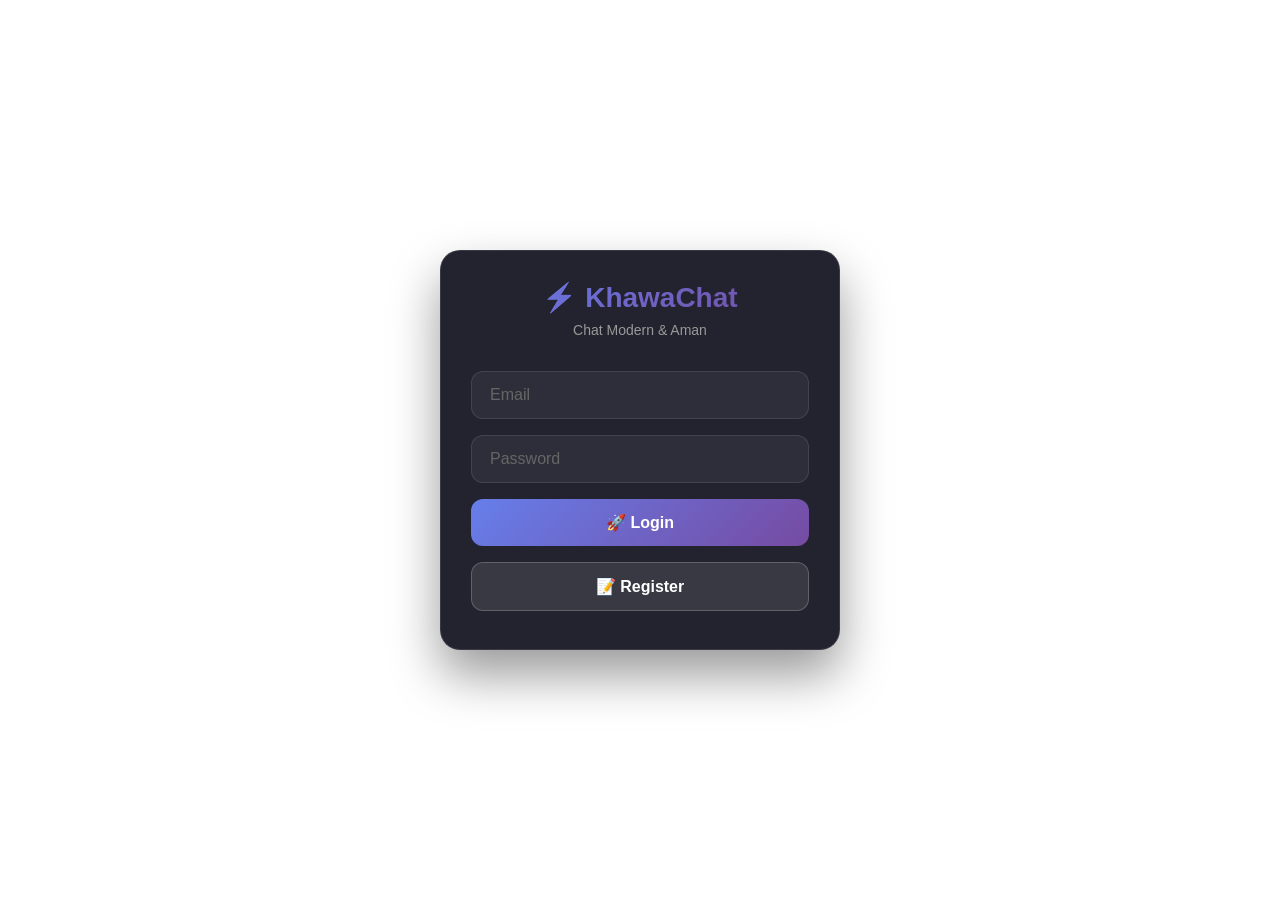
==== index.html @ 2474da58 "Update index.html" ====
<!DOCTYPE html>
<html lang="id">
<head>
<meta charset="UTF-8">
<meta name="viewport" content="width=device-width, initial-scale=1.0, maximum-scale=1.0, user-scalable=no, viewport-fit=cover">
<title>KhawaChat - Chat Modern</title>
<style>
* {
  margin: 0;
  padding: 0;
  box-sizing: border-box;
}

body {
  font-family: 'Segoe UI', Tahoma, Geneva, Verdana, sans-serif;
  background: linear-gradient(135deg, #0f0c29, #302b63, #24243e);
  color: white;
  height: 100vh;
  width: 100vw;
  overflow: hidden;
  position: fixed;
  top: 0;
  left: 0;
}

/* LOGIN PAGE */
#authPage {
  display: flex;
  justify-content: center;
  align-items: center;
  height: 100vh;
  width: 100vw;
  padding: 20px;
}

.auth-card {
  background: rgba(24, 24, 36, 0.95);
  backdrop-filter: blur(20px);
  border: 1px solid rgba(255, 255, 255, 0.1);
  border-radius: 20px;
  padding: 30px;
  width: 100%;
  max-width: 400px;
  box-shadow: 0 25px 50px rgba(0, 0, 0, 0.4);
  animation: fadeInUp 0.6s ease;
}

@keyframes fadeInUp {
  from {
    opacity: 0;
    transform: translateY(30px);
  }
  to {
    opacity: 1;
    transform: translateY(0);
  }
}

.auth-card h2 {
  text-align: center;
  font-size: 28px;
  margin-bottom: 8px;
  background: linear-gradient(135deg, #667eea, #764ba2);
  -webkit-background-clip: text;
  -webkit-text-fill-color: transparent;
}

.auth-card .subtitle {
  text-align: center;
  color: #999;
  margin-bottom: 25px;
  font-size: 14px;
}

.auth-input {
  width: 100%;
  padding: 14px 18px;
  margin: 8px 0;
  background: rgba(255, 255, 255, 0.05);
  border: 1px solid rgba(255, 255, 255, 0.1);
  border-radius: 12px;
  color: white;
  font-size: 16px;
  transition: all 0.3s;
  outline: none;
}

.auth-input:focus {
  border-color: #667eea;
  box-shadow: 0 0 20px rgba(102, 126, 234, 0.3);
  background: rgba(255, 255, 255, 0.08);
}

.auth-input::placeholder {
  color: #666;
}

.auth-btn {
  width: 100%;
  padding: 14px;
  margin: 8px 0;
  border: none;
  border-radius: 12px;
  font-size: 16px;
  font-weight: 600;
  cursor: pointer;
  transition: all 0.3s;
}

.btn-primary {
  background: linear-gradient(135deg, #667eea, #764ba2);
  color: white;
}

.btn-primary:hover {
  transform: translateY(-2px);
  box-shadow: 0 10px 25px rgba(102, 126, 234, 0.4);
}

.btn-secondary {
  background: rgba(255, 255, 255, 0.1);
  color: white;
  border: 1px solid rgba(255, 255, 255, 0.2);
}

.btn-secondary:hover {
  background: rgba(255, 255, 255, 0.2);
}

/* PROFILE SETUP */
#profileSetup {
  display: none;
  justify-content: center;
  align-items: center;
  height: 100vh;
  width: 100vw;
  padding: 20px;
}

.profile-card {
  background: rgba(24, 24, 36, 0.95);
  backdrop-filter: blur(20px);
  border: 1px solid rgba(255, 255, 255, 0.1);
  border-radius: 20px;
  padding: 30px;
  width: 100%;
  max-width: 400px;
  box-shadow: 0 25px 50px rgba(0, 0, 0, 0.4);
}

.profile-card h2 {
  text-align: center;
  margin-bottom: 20px;
  background: linear-gradient(135deg, #667eea, #764ba2);
  -webkit-background-clip: text;
  -webkit-text-fill-color: transparent;
}

.file-upload {
  display: block;
  width: 100%;
  padding: 12px;
  margin: 8px 0;
  background: rgba(255, 255, 255, 0.05);
  border: 1px dashed rgba(255, 255, 255, 0.2);
  border-radius: 12px;
  color: #999;
  cursor: pointer;
  text-align: center;
  transition: all 0.3s;
}

.file-upload:hover {
  border-color: #667eea;
  color: #667eea;
}

/* MAIN APP */
#app {
  display: none;
  height: 100vh;
  width: 100vw;
  position: fixed;
  top: 0;
  left: 0;
}

.container {
  display: flex;
  width: 100%;
  height: 100%;
  position: relative;
}

/* SIDEBAR */
.sidebar {
  position: fixed;
  top: 0;
  left: 0;
  width: 320px;
  max-width: 85vw;
  height: 100vh;
  height: 100dvh;
  background: rgba(14, 14, 24, 0.98);
  backdrop-filter: blur(20px);
  border-right: 1px solid rgba(255, 255, 255, 0.05);
  z-index: 100;
  transform: translateX(-100%);
  transition: transform 0.3s ease;
  display: flex;
  flex-direction: column;
  overflow: hidden;
}

.sidebar.open {
  transform: translateX(0);
}

.sidebar-header {
  padding: 20px;
  border-bottom: 1px solid rgba(255, 255, 255, 0.1);
}

.sidebar-header h3 {
  font-size: 18px;
  display: flex;
  align-items: center;
  gap: 8px;
}

.search-bar {
  margin: 15px 0;
  display: flex;
  gap: 8px;
}

.search-bar input {
  flex: 1;
  padding: 10px 14px;
  background: rgba(255, 255, 255, 0.05);
  border: 1px solid rgba(255, 255, 255, 0.1);
  border-radius: 10px;
  color: white;
  font-size: 14px;
  outline: none;
  transition: all 0.3s;
}

.search-bar input:focus {
  border-color: #667eea;
}

.search-bar button {
  padding: 10px 16px;
  background: linear-gradient(135deg, #667eea, #764ba2);
  border: none;
  border-radius: 10px;
  color: white;
  cursor: pointer;
  font-weight: 600;
  white-space: nowrap;
}

#users {
  flex: 1;
  overflow-y: auto;
  padding: 10px;
}

.user-card {
  background: rgba(255, 255, 255, 0.03);
  border: 1px solid rgba(255, 255, 255, 0.05);
  border-radius: 12px;
  padding: 12px;
  margin: 6px 0;
  cursor: pointer;
  transition: all 0.3s;
  display: flex;
  align-items: center;
  gap: 12px;
}

.user-card:hover {
  background: rgba(102, 126, 234, 0.1);
  border-color: rgba(102, 126, 234, 0.3);
}

.user-card-avatar {
  width: 40px;
  height: 40px;
  border-radius: 50%;
  object-fit: cover;
}

.user-card-info {
  flex: 1;
}

.user-card-name {
  font-weight: 600;
  font-size: 14px;
}

.user-card-status {
  font-size: 11px;
  display: flex;
  align-items: center;
  gap: 4px;
}

.status-dot {
  width: 8px;
  height: 8px;
  border-radius: 50%;
  display: inline-block;
}

.status-dot.online {
  background: #00ff88;
  box-shadow: 0 0 10px rgba(0, 255, 136, 0.5);
}

.status-dot.typing {
  background: #ffaa00;
  box-shadow: 0 0 10px rgba(255, 170, 0, 0.5);
  animation: pulse 1s infinite;
}

.status-dot.offline {
  background: #555;
}

@keyframes pulse {
  0%, 100% { opacity: 1; }
  50% { opacity: 0.4; }
}

.user-card-rating {
  font-size: 12px;
  color: #ffaa00;
}

.edit-profile-btn, .logout-btn {
  width: 100%;
  padding: 10px;
  background: rgba(255, 255, 255, 0.05);
  border: 1px solid rgba(255, 255, 255, 0.1);
  border-radius: 10px;
  color: white;
  cursor: pointer;
  margin-top: 8px;
  transition: all 0.3s;
  font-size: 14px;
}

.edit-profile-btn:hover {
  background: rgba(255, 255, 255, 0.1);
}

.logout-btn {
  background: rgba(255, 50, 50, 0.1);
  border-color: rgba(255, 50, 50, 0.3);
  color: #ff6b6b;
}

.logout-btn:hover {
  background: rgba(255, 50, 50, 0.2);
}

.sidebar-overlay {
  position: fixed;
  top: 0;
  left: 0;
  width: 100%;
  height: 100%;
  background: rgba(0, 0, 0, 0.6);
  z-index: 99;
  display: none;
}

.sidebar-overlay.show {
  display: block;
}

/* CHAT AREA */
.chat {
  flex: 1;
  display: flex;
  flex-direction: column;
  width: 100%;
  height: 100%;
  background: rgba(10, 10, 20, 0.8);
}

.chat-header {
  padding: 10px 15px;
  background: rgba(14, 14, 24, 0.95);
  border-bottom: 1px solid rgba(255, 255, 255, 0.05);
  display: flex;
  align-items: center;
  gap: 10px;
  backdrop-filter: blur(20px);
  flex-shrink: 0;
  z-index: 10;
  min-height: 50px;
}

.menu-toggle {
  background: none;
  border: none;
  color: white;
  font-size: 24px;
  cursor: pointer;
  padding: 5px 8px;
  display: flex;
  align-items: center;
  line-height: 1;
}

.chat-header-info {
  flex: 1;
  cursor: pointer;
  min-width: 0;
}

.chat-header-title {
  font-weight: 600;
  font-size: 16px;
  white-space: nowrap;
  overflow: hidden;
  text-overflow: ellipsis;
}

.global-badge {
  background: linear-gradient(135deg, #667eea, #764ba2);
  color: white;
  padding: 3px 10px;
  border-radius: 12px;
  font-size: 11px;
  font-weight: 600;
  display: inline-block;
  margin-top: 2px;
}

.messages {
  flex: 1;
  overflow-y: auto;
  padding: 15px;
  display: flex;
  flex-direction: column;
  gap: 8px;
  -webkit-overflow-scrolling: touch;
  overflow-anchor: none;
}

.messages-bottom {
  overflow-anchor: auto;
  height: 1px;
}

.msgRow {
  display: flex;
  gap: 6px;
  animation: fadeInUp 0.3s ease;
  flex-shrink: 0;
}

.msgRow.me {
  justify-content: flex-end;
}

.msgRow.other {
  justify-content: flex-start;
}

.avatar {
  width: 30px;
  height: 30px;
  border-radius: 50%;
  cursor: pointer;
  object-fit: cover;
  border: 2px solid rgba(255, 255, 255, 0.1);
  transition: all 0.3s;
  flex-shrink: 0;
  margin-top: 2px;
}

.avatar:hover {
  border-color: #667eea;
  transform: scale(1.1);
}

.msg-content-wrapper {
  display: flex;
  flex-direction: column;
  max-width: 75%;
}

.me .msg-content-wrapper {
  align-items: flex-end;
}

.other .msg-content-wrapper {
  align-items: flex-start;
}

.msg {
  padding: 10px 14px;
  border-radius: 16px;
  font-size: 15px;
  line-height: 1.5;
  word-break: break-word;
  overflow-wrap: break-word;
  white-space: pre-wrap;
  max-width: 100%;
}

.me .msg {
  background: linear-gradient(135deg, #667eea, #764ba2);
  color: white;
  border-bottom-right-radius: 4px;
}

.other .msg {
  background: rgba(40, 40, 60, 0.8);
  color: white;
  border-bottom-left-radius: 4px;
}

.msg-actions {
  display: flex;
  align-items: center;
  gap: 4px;
  margin-top: 4px;
  flex-wrap: wrap;
}

.delete-btn {
  background: none;
  border: none;
  color: rgba(255, 100, 100, 0.7);
  cursor: pointer;
  font-size: 12px;
  padding: 2px 6px;
  border-radius: 4px;
  transition: all 0.3s;
}

.delete-btn:hover {
  color: #ff4444;
  background: rgba(255, 0, 0, 0.1);
}

.rate-btn {
  background: none;
  border: none;
  cursor: pointer;
  font-size: 16px;
  padding: 2px;
  transition: all 0.2s;
  opacity: 0.5;
}

.rate-btn:hover {
  opacity: 1;
  transform: scale(1.2);
}

.rate-btn.rated {
  opacity: 1;
}

.rate-btn:disabled {
  opacity: 0.3;
  cursor: not-allowed;
}

.rated-label {
  font-size: 9px;
  color: #888;
  margin-left: 4px;
}

.typing-indicator {
  padding: 4px 15px;
  font-size: 12px;
  color: #ffaa00;
  display: none;
  align-items: center;
  gap: 5px;
  flex-shrink: 0;
  min-height: 20px;
}

.typing-dots {
  display: flex;
  gap: 3px;
}

.typing-dots span {
  width: 5px;
  height: 5px;
  background: #ffaa00;
  border-radius: 50%;
  animation: typingBounce 1.4s infinite;
}

.typing-dots span:nth-child(2) { animation-delay: 0.2s; }
.typing-dots span:nth-child(3) { animation-delay: 0.4s; }

@keyframes typingBounce {
  0%, 60%, 100% { transform: translateY(0); }
  30% { transform: translateY(-6px); }
}

.chat-input-area {
  padding: 10px 12px;
  background: rgba(14, 14, 24, 0.95);
  border-top: 1px solid rgba(255, 255, 255, 0.05);
  display: flex;
  gap: 8px;
  align-items: center;
  flex-shrink: 0;
  z-index: 10;
  min-height: 60px;
}

.chat-input-area input {
  flex: 1;
  padding: 12px 16px;
  background: rgba(255, 255, 255, 0.05);
  border: 1px solid rgba(255, 255, 255, 0.1);
  border-radius: 25px;
  color: white;
  font-size: 16px;
  outline: none;
  transition: all 0.3s;
  min-width: 0;
  height: 44px;
  line-height: 1.2;
}

.chat-input-area input::placeholder {
  color: #666;
  font-size: 14px;
}

.chat-input-area input:focus {
  border-color: #667eea;
  background: rgba(255, 255, 255, 0.08);
}

.send-btn {
  padding: 10px 20px;
  height: 44px;
  background: linear-gradient(135deg, #667eea, #764ba2);
  border: none;
  border-radius: 25px;
  color: white;
  cursor: pointer;
  font-weight: 600;
  font-size: 15px;
  transition: all 0.3s;
  white-space: nowrap;
  flex-shrink: 0;
  display: flex;
  align-items: center;
  justify-content: center;
}

.send-btn:active {
  transform: scale(0.95);
}

/* PROFILE POPUP */
#profilePopup {
  display: none;
  position: fixed;
  top: 50%;
  left: 50%;
  transform: translate(-50%, -50%);
  background: rgba(24, 24, 36, 0.98);
  backdrop-filter: blur(20px);
  border: 1px solid rgba(255, 255, 255, 0.1);
  border-radius: 20px;
  padding: 25px;
  z-index: 200;
  min-width: 280px;
  max-width: 90vw;
  text-align: center;
  box-shadow: 0 25px 60px rgba(0, 0, 0, 0.6);
}

#profilePopup img {
  width: 70px;
  height: 70px;
  border-radius: 50%;
  object-fit: cover;
  border: 3px solid rgba(255, 255, 255, 0.2);
  margin-bottom: 12px;
}

#profilePopup h3 {
  font-size: 18px;
  margin-bottom: 4px;
}

#profilePopup p {
  color: #999;
  margin-bottom: 12px;
  font-size: 13px;
}

.profile-close-btn {
  padding: 10px 25px;
  background: rgba(255, 255, 255, 0.1);
  border: 1px solid rgba(255, 255, 255, 0.2);
  border-radius: 10px;
  color: white;
  cursor: pointer;
  transition: all 0.3s;
}

.profile-close-btn:hover {
  background: rgba(255, 255, 255, 0.2);
}

.popup-overlay {
  display: none;
  position: fixed;
  top: 0;
  left: 0;
  width: 100%;
  height: 100%;
  background: rgba(0, 0, 0, 0.7);
  z-index: 199;
}

/* MOBILE RESPONSIVE */
@media (max-width: 768px) {
  .msg-content-wrapper {
    max-width: 85%;
  }

  .msg {
    font-size: 14px;
    padding: 8px 12px;
  }

  .chat-input-area {
    padding: 8px 10px;
    min-height: 55px;
  }

  .chat-input-area input {
    font-size: 15px;
    padding: 10px 14px;
    height: 40px;
  }

  .send-btn {
    padding: 8px 16px;
    height: 40px;
    font-size: 14px;
  }

  .messages {
    padding: 10px;
  }

  .chat-header {
    padding: 8px 12px;
    min-height: 45px;
  }

  .chat-header-title {
    font-size: 14px;
  }

  .avatar {
    width: 28px;
    height: 28px;
  }
}

@media (max-width: 400px) {
  .msg {
    font-size: 13px;
    padding: 7px 10px;
  }

  .msg-content-wrapper {
    max-width: 85%;
  }

  .avatar {
    width: 26px;
    height: 26px;
  }

  .chat-input-area input {
    font-size: 14px;
    padding: 8px 12px;
    height: 38px;
  }

  .send-btn {
    padding: 6px 14px;
    height: 38px;
    font-size: 13px;
  }
}

/* SCROLLBAR */
::-webkit-scrollbar {
  width: 3px;
}

::-webkit-scrollbar-track {
  background: transparent;
}

::-webkit-scrollbar-thumb {
  background: rgba(255, 255, 255, 0.1);
  border-radius: 10px;
}

/* Fix untuk iOS Safari */
@supports (-webkit-touch-callout: none) {
  body {
    height: -webkit-fill-available;
  }
  
  #app {
    height: -webkit-fill-available;
  }
  
  .sidebar {
    height: -webkit-fill-available;
  }
}
</style>
</head>
<body>

<!-- LOGIN PAGE -->
<div id="authPage">
  <div class="auth-card">
    <h2>⚡ KhawaChat</h2>
    <p class="subtitle">Chat Modern & Aman</p>
    <input class="auth-input" id="email" placeholder="Email" type="email" autocomplete="email">
    <input class="auth-input" id="password" placeholder="Password" type="password" autocomplete="current-password">
    <button class="auth-btn btn-primary" onclick="login()">🚀 Login</button>
    <button class="auth-btn btn-secondary" onclick="register()">📝 Register</button>
  </div>
</div>

<!-- PROFILE SETUP -->
<div id="profileSetup">
  <div class="profile-card">
    <h2>🎨 Setup Profile</h2>
    <input class="auth-input" id="username" placeholder="Username kerenmu" maxlength="20">
    <input class="auth-input" id="bio" placeholder="Bio singkat" maxlength="100">
    <label class="file-upload" id="fileLabel">
      📸 Pilih Foto Profile
      <input type="file" id="photoFile" accept="image/*" style="display:none" onchange="document.getElementById('fileLabel').childNodes[0].textContent=this.files[0]?.name||'📸 Pilih Foto Profile'">
    </label>
    <button class="auth-btn btn-primary" onclick="saveProfile()" style="margin-top:15px">💾 Simpan Profile</button>
  </div>
</div>

<!-- MAIN APP -->
<div id="app">
  <div class="container">
    <!-- SIDEBAR OVERLAY -->
    <div class="sidebar-overlay" id="sidebarOverlay" onclick="toggleSidebar()"></div>

    <!-- SIDEBAR -->
    <div class="sidebar" id="sidebar">
      <div class="sidebar-header">
        <h3>💬 Pengguna</h3>
        <div class="search-bar">
          <input id="searchInput" placeholder="🔍 Cari pengguna..." oninput="searchUsers()">
          <button onclick="searchUsers()">Cari</button>
        </div>
        <button class="edit-profile-btn" onclick="editProfile()">✏️ Edit Profile</button>
        <button class="logout-btn" onclick="logout()">🚪 Log Out</button>
      </div>
      <div id="users"></div>
    </div>

    <!-- CHAT AREA -->
    <div class="chat" id="chatContainer">
      <div class="chat-header">
        <button class="menu-toggle" onclick="toggleSidebar()">☰</button>
        <div class="chat-header-info" onclick="switchToGlobal()">
          <div class="chat-header-title" id="chatTitle">🌍 Global Chat</div>
          <span class="global-badge" id="chatBadge">Global</span>
        </div>
      </div>
      <div class="messages" id="messages"></div>
      <div class="typing-indicator" id="typingArea">
        <div class="typing-dots">
          <span></span><span></span><span></span>
        </div>
        <span id="typingText"></span>
      </div>
      <div class="chat-input-area" id="chatInputArea">
        <input id="msgInput" placeholder="Ketik pesan..." oninput="handleTyping()" onkeypress="if(event.key==='Enter')sendMsg()" autocomplete="off">
        <button class="send-btn" onclick="sendMsg()">Kirim</button>
      </div>
    </div>
  </div>
</div>

<!-- PROFILE POPUP -->
<div class="popup-overlay" id="popupOverlay" onclick="closeProfile()"></div>
<div id="profilePopup">
  <img id="pImg" src="https://i.imgur.com/HeIi0wU.png">
  <h3 id="pName"></h3>
  <p id="pBio"></p>
  <p id="pRating"></p>
  <button class="profile-close-btn" onclick="closeProfile()">Tutup</button>
</div>

<script type="module">
import { initializeApp } from "https://www.gstatic.com/firebasejs/12.11.0/firebase-app.js";
import { getAuth, signInWithEmailAndPassword, createUserWithEmailAndPassword, signOut, onAuthStateChanged } from "https://www.gstatic.com/firebasejs/12.11.0/firebase-auth.js";
import { getFirestore, collection, addDoc, onSnapshot, doc, setDoc, getDoc, getDocs, updateDoc } from "https://www.gstatic.com/firebasejs/12.11.0/firebase-firestore.js";

const appFirebase = initializeApp({
  apiKey:"AIzaSyDxfd_zWhV70QL97ea7a6W4W_BlySxtKLw",
  authDomain:"crowdedparty.firebaseapp.com",
  projectId:"crowdedparty"
});

const auth = getAuth(appFirebase);
const db = getFirestore(appFirebase);

let me = null;
let currentChat = 'global';
let usersCache = {};
let lastSend = 0;
let lastMsgTime = 0;
let typingTimers = {};
let myRatings = {};
let sidebarOpen = false;
let messagesUnsub = null;
let usersUnsub = null;

// Pastikan input selalu ada
console.log('App loaded, checking elements:');
console.log('msgInput:', document.getElementById('msgInput'));
console.log('sendBtn:', document.querySelector('.send-btn'));

Notification.requestPermission();

// AUTH FUNCTIONS
window.login = () => {
  const emailVal = document.getElementById('email').value.trim();
  const passVal = document.getElementById('password').value;
  if(!emailVal || !passVal) return alert('Email dan password harus diisi!');
  signInWithEmailAndPassword(auth, emailVal, passVal).catch(e => alert('Login gagal: ' + e.message));
};

window.register = () => {
  const emailVal = document.getElementById('email').value.trim();
  const passVal = document.getElementById('password').value;
  if(!emailVal || !passVal) return alert('Email dan password harus diisi!');
  if(passVal.length < 6) return alert('Password minimal 6 karakter!');
  createUserWithEmailAndPassword(auth, emailVal, passVal).catch(e => alert('Register gagal: ' + e.message));
};

window.logout = async () => {
  if(!confirm('Yakin ingin logout?')) return;
  await setOnlineStatus(false);
  
  // Unsub semua listener
  if(messagesUnsub) messagesUnsub();
  if(usersUnsub) usersUnsub();
  
  await signOut(auth);
  currentChat = 'global';
  usersCache = {};
  document.getElementById('app').style.display = 'none';
  document.getElementById('profileSetup').style.display = 'none';
  document.getElementById('authPage').style.display = 'flex';
  document.getElementById('email').value = '';
  document.getElementById('password').value = '';
  if(sidebarOpen) toggleSidebar();
};

onAuthStateChanged(auth, async u => {
  if(!u) {
    me = null;
    return;
  }
   me = u;
  document.getElementById('authPage').style.display = 'none';

  let snap = await getDoc(doc(db, 'users', u.uid));
  if(!snap.exists()) {
    document.getElementById('profileSetup').style.display = 'flex';
    document.getElementById('app').style.display = 'none';
  } else {
    document.getElementById('profileSetup').style.display = 'none';
    document.getElementById('app').style.display = 'flex';
    
    // Pastikan input visible
    setTimeout(() => {
      document.getElementById('msgInput').focus();
      console.log('Input focused');
    }, 500);
    
    init();
  }
});

// HELPERS
function fileToBase64(f) {
  return new Promise(r => {
    let rd = new FileReader();
    rd.onload = () => r(rd.result);
    rd.readAsDataURL(f);
  });
}

// PROFILE
window.saveProfile = async () => {
  const usernameVal = document.getElementById('username').value.trim();
  if(!usernameVal) return alert('Username wajib diisi!');
  let file = document.getElementById('photoFile').files[0];
  let photo = file ? await fileToBase64(file) : "";
  await setDoc(doc(db, 'users', me.uid), {
    username: usernameVal,
    bio: document.getElementById('bio').value.trim(),
    photo: photo,
    rating: 0,
    totalRate: 0,
    online: true,
    typing: false,
    typingTo: ''
  });
  document.getElementById('profileSetup').style.display = 'none';
  document.getElementById('app').style.display = 'flex';
  
  setTimeout(() => {
    document.getElementById('msgInput').focus();
  }, 500);
  
  init();
};

window.editProfile = async () => {
  let snap = await getDoc(doc(db, 'users', me.uid));
  let d = snap.data();
  let name = prompt('Username baru:', d.username);
  if(!name || !name.trim()) return;
  let bioo = prompt('Bio baru:', d.bio);
  if(bioo === null) return;
  await updateDoc(doc(db, 'users', me.uid), {
    username: name.trim(),
    bio: bioo.trim()
  });
  await loadUsers();
};

// INIT
async function init() {
  await loadMyRatings();
  await loadUsers();
  loadMsgs();
  setOnlineStatus(true);
  
  // Focus input
  setTimeout(() => {
    let input = document.getElementById('msgInput');
    if(input) input.focus();
  }, 1000);
}

async function loadMyRatings() {
  let snap = await getDoc(doc(db, 'ratings', me.uid));
  if(snap.exists()) myRatings = snap.data();
}

// SIDEBAR
window.toggleSidebar = () => {
  sidebarOpen = !sidebarOpen;
  document.getElementById('sidebar').classList.toggle('open', sidebarOpen);
  document.getElementById('sidebarOverlay').classList.toggle('show', sidebarOpen);
  
  // Focus input setelah sidebar close
  if(!sidebarOpen) {
    setTimeout(() => {
      document.getElementById('msgInput').focus();
    }, 300);
  }
};

// LOAD USERS
async function loadUsers(searchTerm = '') {
  let snap = await getDocs(collection(db, 'users'));
  let users = [];
  usersCache = {};

  snap.forEach(d => {
    let data = d.data();
    usersCache[d.id] = data;
    users.push({ id: d.id, ...data });
  });

  // Filter & sort
  users = users.filter(u => u.id !== me.uid);
  
  if(searchTerm) {
    users = users.filter(u => 
      u.username.toLowerCase().includes(searchTerm.toLowerCase())
    );
  }
  
  // Sort: online first, then by rating
  users.sort((a, b) => {
    if(a.online && !b.online) return -1;
    if(!a.online && b.online) return 1;
    return (b.rating || 0) - (a.rating || 0);
  });

  let html = '';
  users.forEach(u => {
    let statusClass = 'offline';
    let statusText = 'Offline';
    if(u.online) {
      if(u.typing && u.typingTo === me.uid) {
        statusClass = 'typing';
        statusText = 'Mengetik...';
      } else {
        statusClass = 'online';
        statusText = 'Online';
      }
    }

    html += `
    <div class="user-card" onclick="openChat('${u.id}')">
      <img class="user-card-avatar" src="${u.photo || 'https://i.imgur.com/HeIi0wU.png'}" onerror="this.src='https://i.imgur.com/HeIi0wU.png'">
      <div class="user-card-info">
        <div class="user-card-name">${escapeHtml(u.username)}</div>
        <div class="user-card-status">
          <span class="status-dot ${statusClass}"></span>
          ${statusText}
        </div>
      </div>
      <div class="user-card-rating">⭐ ${(u.rating || 0).toFixed(1)}</div>
    </div>`;
  });

  document.getElementById('users').innerHTML = html || '<p style="text-align:center;color:#666;margin-top:20px">Tidak ada pengguna</p>';
}

window.searchUsers = () => {
  let term = document.getElementById('searchInput').value.trim();
  loadUsers(term);
};

// OPEN CHAT
window.openChat = (id) => {
  currentChat = id;
  let user = usersCache[id];
  if(user) {
    document.getElementById('chatTitle').textContent = '💬 ' + user.username;
    document.getElementById('chatBadge').textContent = 'Private';
    document.getElementById('chatBadge').style.background = 'linear-gradient(135deg, #00c853, #69f0ae)';
  }
  loadMsgs();
  toggleSidebar();
  setTimeout(() => {
    document.getElementById('msgInput').focus();
  }, 400);
};

// Switch to global
window.switchToGlobal = () => {
  currentChat = 'global';
  document.getElementById('chatTitle').textContent = '🌍 Global Chat';
  document.getElementById('chatBadge').textContent = 'Global';
  document.getElementById('chatBadge').style.background = 'linear-gradient(135deg, #667eea, #764ba2)';
  loadMsgs();
};

// SEND MESSAGE
window.sendMsg = async () => {
  let inputEl = document.getElementById('msgInput');
  if(!inputEl) {
    console.error('Input element not found!');
    return;
  }
  
  let text = inputEl.value.trim();
  if(!text) return;

  let now = Date.now();
  if(currentChat === 'global' && now - lastSend < 12000) {
    alert('⏳ Cooldown 12 detik untuk global chat');
    return;
  }
  lastSend = now;

  try {
    await addDoc(collection(db, 'messages'), {
      text: text,
      uid: me.uid,
      to: currentChat,
      time: now
    });

    inputEl.value = '';
    inputEl.focus();
    
    // Update my typing status to false
    await updateDoc(doc(db, 'users', me.uid), { typing: false, typingTo: '' });
  } catch(e) {
    console.error('Send message error:', e);
    alert('Gagal mengirim pesan: ' + e.message);
  }
};

// TYPING
window.handleTyping = async () => {
  if(currentChat === 'global') return;

  await updateDoc(doc(db, 'users', me.uid), { 
    typing: true, 
    typingTo: currentChat 
  });

  clearTimeout(typingTimers[currentChat]);
  typingTimers[currentChat] = setTimeout(async () => {
    await updateDoc(doc(db, 'users', me.uid), { 
      typing: false, 
      typingTo: '' 
    });
  }, 2000);
};

// LOAD MESSAGES
function loadMsgs() {
  // Unsub previous listener
  if(messagesUnsub) messagesUnsub();
  if(usersUnsub) usersUnsub();
  
  messagesUnsub = onSnapshot(collection(db, 'messages'), snap => {
    let arr = [];
    snap.forEach(d => arr.push({ id: d.id, ...d.data() }));
    arr.sort((a, b) => a.time - b.time);

    let html = '';
    arr.forEach(m => {
      if(!usersCache[m.uid]) return;
      if(currentChat === 'global' && m.to !== 'global') return;
      if(currentChat !== 'global' && !(
        (m.uid === me.uid && m.to === currentChat) || 
        (m.uid === currentChat && m.to === me.uid)
      )) return;

      let isMe = m.uid === me.uid;
      let user = usersCache[m.uid];
      let photo = user.photo || "https://i.imgur.com/HeIi0wU.png";

      if(!isMe && m.time > lastMsgTime && document.hidden) {
        try {
          new Notification(user.username, { body: m.text, icon: photo });
        } catch(e) {}
      }
      lastMsgTime = m.time;

      html += `
      <div class="msgRow ${isMe ? 'me' : 'other'}">
        ${!isMe ? `<img src="${photo}" class="avatar" onclick="showProfile('${m.uid}')" onerror="this.src='https://i.imgur.com/HeIi0wU.png'">` : ''}
        <div class="msg-content-wrapper">
          <div class="msg">${escapeHtml(m.text)}</div>
          <div class="msg-actions">
            ${isMe ? `<button class="delete-btn" onclick="delMsg('${m.id}')">🗑</button>` : ''}
            ${!isMe ? ratingUI(m.uid) : ''}
          </div>
        </div>
        ${isMe ? `<img src="${photo}" class="avatar" onclick="showProfile('${m.uid}')" onerror="this.src='https://i.imgur.com/HeIi0wU.png'">` : ''}
      </div>`;
    });

    document.getElementById('messages').innerHTML = html;
    document.getElementById('messages').scrollTop = document.getElementById('messages').scrollHeight;
  });

  // Listen for typing updates
  usersUnsub = onSnapshot(collection(db, 'users'), snap => {
    let typingUser = null;
    snap.forEach(d => {
      let data = d.data();
      usersCache[d.id] = data;
      if(d.id === currentChat && data.typing && data.typingTo === me.uid) {
        typingUser = data.username;
      }
    });

    let typingArea = document.getElementById('typingArea');
    let typingText = document.getElementById('typingText');
    if(typingUser) {
      typingArea.style.display = 'flex';
      typingText.textContent = typingUser + ' sedang mengetik...';
    } else {
      typingArea.style.display = 'none';
    }

    // Refresh users list if sidebar is open
    if(sidebarOpen) {
      let searchTerm = document.getElementById('searchInput')?.value || '';
      loadUsers(searchTerm);
    }
  });
}

function escapeHtml(text) {
  if(!text) return '';
  let div = document.createElement('div');
  div.textContent = text;
  return div.innerHTML;
}

// RATING SYSTEM
function ratingUI(uid) {
  let rated = myRatings[uid] || 0;
  let stars = [1,2,3,4,5].map(s => 
    `<button class="rate-btn ${rated >= s ? 'rated' : ''}" 
      onclick="rateUser('${uid}', ${s})" 
      ${rated > 0 ? 'disabled' : ''}>⭐</button>`
  ).join('');
  
  if(rated > 0) {
    stars += `<span class="rated-label">Done</span>`;
  }
  return `<div style="display:flex;align-items:center;gap:2px">${stars}</div>`;
}

window.rateUser = async (uid, star) => {
  if(myRatings[uid]) {
    alert('⚠️ Kamu sudah memberikan rating ke pengguna ini!');
    return;
  }

  if(!confirm(`Beri rating ${star} bintang ke pengguna ini?`)) return;

  let ref = doc(db, 'users', uid);
  let snap = await getDoc(ref);
  let d = snap.data();

  let total = (d.totalRate || 0) + 1;
  let rating = (((d.rating || 0) * (d.totalRate || 0)) + star) / total;

  await updateDoc(ref, { rating, totalRate: total });

  // Save my rating
  myRatings[uid] = star;
  await setDoc(doc(db, 'ratings', me.uid), myRatings);

  alert('✅ Rating berhasil diberikan!');
  loadMsgs();
};

// DELETE MESSAGE
window.delMsg = async (id) => {
  if(!confirm('Hapus pesan ini?')) return;
  await updateDoc(doc(db, 'messages', id), { text: '[pesan dihapus]' });
};

// PROFILE POPUP
window.showProfile = (id) => {
  let u = usersCache[id];
  if(!u) return;
  document.getElementById('pName').innerText = u.username;
  document.getElementById('pBio').innerText = u.bio || 'Tidak ada bio';
  document.getElementById('pImg').src = u.photo || "https://i.imgur.com/HeIi0wU.png";
  document.getElementById('pImg').onerror = function() { this.src = 'https://i.imgur.com/HeIi0wU.png'; };
  document.getElementById('pRating').innerText = `Rating: ⭐ ${(u.rating || 0).toFixed(1)} (${u.totalRate || 0} votes)`;
  document.getElementById('profilePopup').style.display = 'block';
  document.getElementById('popupOverlay').style.display = 'block';
};

window.closeProfile = () => {
  document.getElementById('profilePopup').style.display = 'none';
  document.getElementById('popupOverlay').style.display = 'none';
};

// ONLINE STATUS
async function setOnlineStatus(status) {
  if(!me) return;
  try {
    await updateDoc(doc(db, 'users', me.uid), { 
      online: status,
      typing: false,
      typingTo: ''
    });
  } catch(e) {
    console.log('Status update error:', e);
  }
}

window.addEventListener('beforeunload', () => setOnlineStatus(false));
window.addEventListener('focus', () => { if(me) setOnlineStatus(true); });
window.addEventListener('blur', () => { if(me) setOnlineStatus(false); });

// Pastikan input area tetap terlihat saat keyboard muncul di mobile
window.addEventListener('resize', () => {
  let inputArea = document.getElementById('chatInputArea');
  if(inputArea && document.activeElement === document.getElementById('msgInput')) {
    setTimeout(() => {
      inputArea.scrollIntoView({ behavior: 'smooth', block: 'end' });
    }, 100);
  }
});

// Fix untuk iOS keyboard
document.addEventListener('focusin', (e) => {
  if(e.target.id === 'msgInput') {
    setTimeout(() => {
      document.getElementById('messages').scrollTop = document.getElementById('messages').scrollHeight;
    }, 300);
  }
});

</script>
</body>
</html>
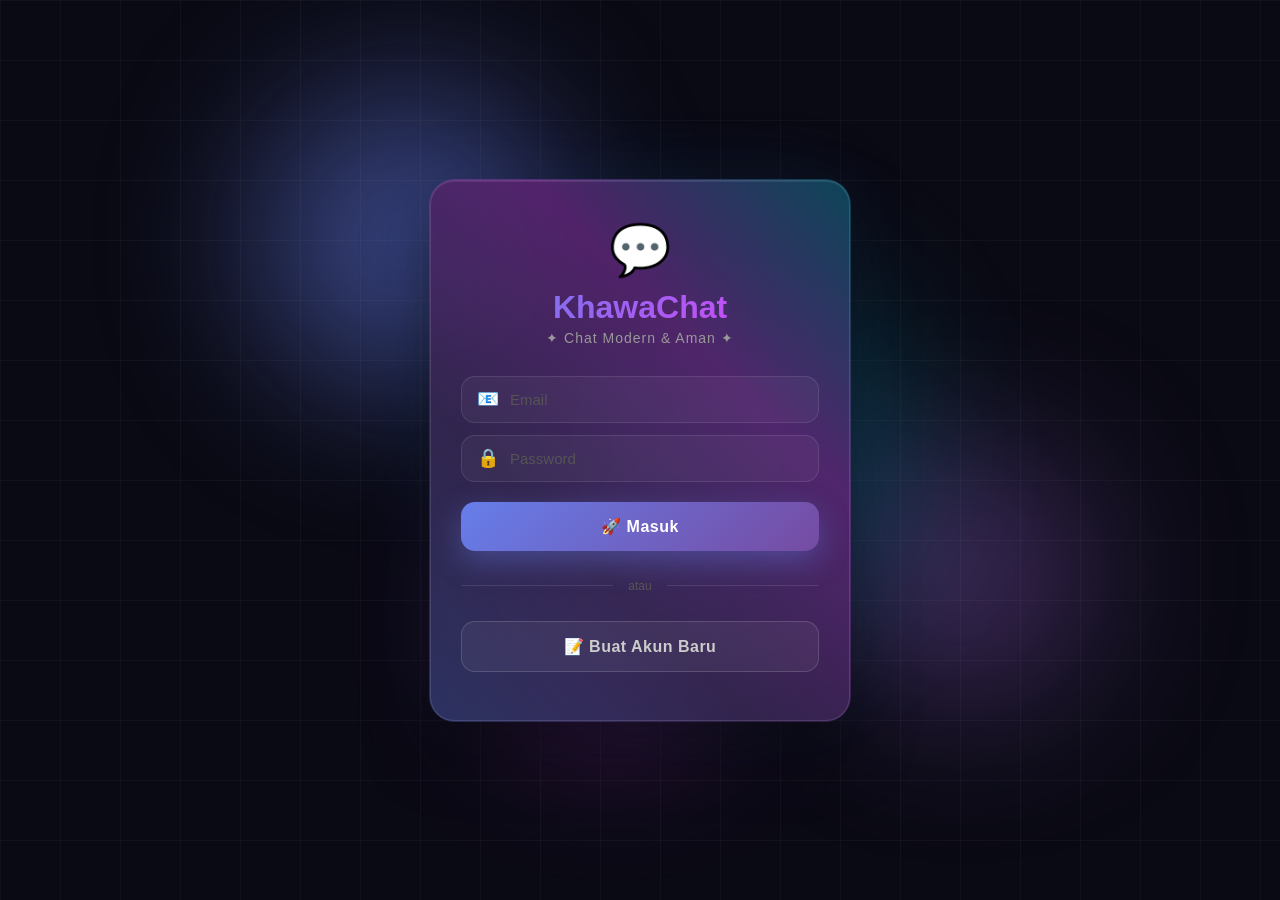
==== commit 401688cc: "Update index.html" ====
--- a/index.html
+++ b/index.html
@@ -13,7 +13,6 @@
 
 body {
   font-family: 'Segoe UI', Tahoma, Geneva, Verdana, sans-serif;
-  background: linear-gradient(135deg, #0f0c29, #302b63, #24243e);
   color: white;
   height: 100vh;
   width: 100vw;
@@ -21,9 +20,87 @@
   position: fixed;
   top: 0;
   left: 0;
-}
-
-/* LOGIN PAGE */
+  background: #0a0a14;
+}
+
+/* === BACKGROUND ANIMATION === */
+.bg-animation {
+  position: fixed;
+  top: 0;
+  left: 0;
+  width: 100%;
+  height: 100%;
+  z-index: 0;
+  pointer-events: none;
+}
+
+.bg-orb {
+  position: absolute;
+  border-radius: 50%;
+  filter: blur(80px);
+  opacity: 0.5;
+  animation: float 8s ease-in-out infinite;
+}
+
+.bg-orb:nth-child(1) {
+  width: 300px;
+  height: 300px;
+  background: #667eea;
+  top: 10%;
+  left: 20%;
+  animation-delay: 0s;
+}
+
+.bg-orb:nth-child(2) {
+  width: 250px;
+  height: 250px;
+  background: #764ba2;
+  top: 50%;
+  right: 15%;
+  animation-delay: -3s;
+}
+
+.bg-orb:nth-child(3) {
+  width: 200px;
+  height: 200px;
+  background: #e040fb;
+  bottom: 20%;
+  left: 40%;
+  animation-delay: -6s;
+}
+
+.bg-orb:nth-child(4) {
+  width: 350px;
+  height: 350px;
+  background: #00bcd4;
+  top: 30%;
+  right: 30%;
+  animation-delay: -4s;
+  opacity: 0.3;
+}
+
+@keyframes float {
+  0%, 100% { transform: translateY(0) scale(1); }
+  50% { transform: translateY(-30px) scale(1.1); }
+}
+
+.bg-grid {
+  position: absolute;
+  width: 100%;
+  height: 100%;
+  background-image: 
+    linear-gradient(rgba(255,255,255,0.03) 1px, transparent 1px),
+    linear-gradient(90deg, rgba(255,255,255,0.03) 1px, transparent 1px);
+  background-size: 60px 60px;
+  animation: gridMove 20s linear infinite;
+}
+
+@keyframes gridMove {
+  0% { transform: translate(0, 0); }
+  100% { transform: translate(-60px, -60px); }
+}
+
+/* === LOGIN PAGE === */
 #authPage {
   display: flex;
   justify-content: center;
@@ -31,24 +108,50 @@
   height: 100vh;
   width: 100vw;
   padding: 20px;
+  position: relative;
+  z-index: 1;
 }
 
 .auth-card {
-  background: rgba(24, 24, 36, 0.95);
-  backdrop-filter: blur(20px);
-  border: 1px solid rgba(255, 255, 255, 0.1);
-  border-radius: 20px;
-  padding: 30px;
+  background: rgba(20, 20, 40, 0.8);
+  backdrop-filter: blur(30px);
+  -webkit-backdrop-filter: blur(30px);
+  border: 1px solid rgba(255, 255, 255, 0.15);
+  border-radius: 24px;
+  padding: 40px 30px;
   width: 100%;
-  max-width: 400px;
-  box-shadow: 0 25px 50px rgba(0, 0, 0, 0.4);
-  animation: fadeInUp 0.6s ease;
+  max-width: 420px;
+  box-shadow: 
+    0 30px 60px rgba(0, 0, 0, 0.5),
+    0 0 80px rgba(102, 126, 234, 0.1),
+    inset 0 1px 0 rgba(255, 255, 255, 0.1);
+  animation: fadeInUp 0.8s ease;
+}
+
+.auth-card::before {
+  content: '';
+  position: absolute;
+  top: -2px;
+  left: -2px;
+  right: -2px;
+  bottom: -2px;
+  background: linear-gradient(45deg, #667eea, #764ba2, #e040fb, #00bcd4);
+  border-radius: 26px;
+  z-index: -1;
+  opacity: 0.3;
+  animation: borderGlow 4s linear infinite;
+}
+
+@keyframes borderGlow {
+  0% { opacity: 0.2; }
+  50% { opacity: 0.5; }
+  100% { opacity: 0.2; }
 }
 
 @keyframes fadeInUp {
   from {
     opacity: 0;
-    transform: translateY(30px);
+    transform: translateY(40px);
   }
   to {
     opacity: 1;
@@ -56,78 +159,134 @@
   }
 }
 
+.auth-logo {
+  text-align: center;
+  margin-bottom: 10px;
+  font-size: 50px;
+  animation: bounce 2s ease-in-out infinite;
+}
+
+@keyframes bounce {
+  0%, 100% { transform: translateY(0); }
+  50% { transform: translateY(-10px); }
+}
+
 .auth-card h2 {
   text-align: center;
-  font-size: 28px;
-  margin-bottom: 8px;
-  background: linear-gradient(135deg, #667eea, #764ba2);
+  font-size: 32px;
+  margin-bottom: 4px;
+  font-weight: 800;
+  background: linear-gradient(135deg, #667eea, #e040fb);
   -webkit-background-clip: text;
   -webkit-text-fill-color: transparent;
+  background-clip: text;
 }
 
 .auth-card .subtitle {
   text-align: center;
   color: #999;
-  margin-bottom: 25px;
+  margin-bottom: 30px;
   font-size: 14px;
+  letter-spacing: 1px;
+}
+
+.input-group {
+  position: relative;
+  margin: 12px 0;
+}
+
+.input-icon {
+  position: absolute;
+  left: 16px;
+  top: 50%;
+  transform: translateY(-50%);
+  font-size: 18px;
+  z-index: 2;
 }
 
 .auth-input {
   width: 100%;
-  padding: 14px 18px;
-  margin: 8px 0;
-  background: rgba(255, 255, 255, 0.05);
+  padding: 14px 18px 14px 48px;
+  margin: 0;
+  background: rgba(255, 255, 255, 0.04);
   border: 1px solid rgba(255, 255, 255, 0.1);
-  border-radius: 12px;
+  border-radius: 14px;
   color: white;
-  font-size: 16px;
+  font-size: 15px;
   transition: all 0.3s;
   outline: none;
 }
 
 .auth-input:focus {
   border-color: #667eea;
-  box-shadow: 0 0 20px rgba(102, 126, 234, 0.3);
+  box-shadow: 0 0 25px rgba(102, 126, 234, 0.25);
   background: rgba(255, 255, 255, 0.08);
 }
 
 .auth-input::placeholder {
-  color: #666;
+  color: #555;
 }
 
 .auth-btn {
   width: 100%;
-  padding: 14px;
+  padding: 15px;
   margin: 8px 0;
   border: none;
-  border-radius: 12px;
+  border-radius: 14px;
   font-size: 16px;
-  font-weight: 600;
+  font-weight: 700;
   cursor: pointer;
   transition: all 0.3s;
+  letter-spacing: 0.5px;
 }
 
 .btn-primary {
   background: linear-gradient(135deg, #667eea, #764ba2);
   color: white;
+  box-shadow: 0 10px 30px rgba(102, 126, 234, 0.4);
 }
 
 .btn-primary:hover {
-  transform: translateY(-2px);
-  box-shadow: 0 10px 25px rgba(102, 126, 234, 0.4);
+  transform: translateY(-3px);
+  box-shadow: 0 15px 40px rgba(102, 126, 234, 0.6);
+}
+
+.btn-primary:active {
+  transform: translateY(-1px);
 }
 
 .btn-secondary {
+  background: rgba(255, 255, 255, 0.05);
+  color: #ccc;
+  border: 1px solid rgba(255, 255, 255, 0.15);
+}
+
+.btn-secondary:hover {
   background: rgba(255, 255, 255, 0.1);
   color: white;
-  border: 1px solid rgba(255, 255, 255, 0.2);
-}
-
-.btn-secondary:hover {
-  background: rgba(255, 255, 255, 0.2);
-}
-
-/* PROFILE SETUP */
+}
+
+.auth-divider {
+  display: flex;
+  align-items: center;
+  margin: 20px 0;
+  color: #555;
+  font-size: 12px;
+}
+
+.auth-divider::before,
+.auth-divider::after {
+  content: '';
+  flex: 1;
+  height: 1px;
+  background: rgba(255, 255, 255, 0.1);
+}
+
+.auth-divider span {
+  padding: 0 15px;
+}
+
+/* === PROFILE SETUP === */
 #profileSetup {
   display: none;
   justify-content: center;
@@ -135,47 +294,55 @@
   height: 100vh;
   width: 100vw;
   padding: 20px;
+  position: relative;
+  z-index: 1;
 }
 
 .profile-card {
-  background: rgba(24, 24, 36, 0.95);
-  backdrop-filter: blur(20px);
-  border: 1px solid rgba(255, 255, 255, 0.1);
-  border-radius: 20px;
-  padding: 30px;
+  background: rgba(20, 20, 40, 0.8);
+  backdrop-filter: blur(30px);
+  -webkit-backdrop-filter: blur(30px);
+  border: 1px solid rgba(255, 255, 255, 0.15);
+  border-radius: 24px;
+  padding: 35px 30px;
   width: 100%;
-  max-width: 400px;
-  box-shadow: 0 25px 50px rgba(0, 0, 0, 0.4);
+  max-width: 420px;
+  box-shadow: 0 30px 60px rgba(0, 0, 0, 0.5);
+  position: relative;
 }
 
 .profile-card h2 {
   text-align: center;
-  margin-bottom: 20px;
-  background: linear-gradient(135deg, #667eea, #764ba2);
+  margin-bottom: 25px;
+  font-size: 26px;
+  background: linear-gradient(135deg, #667eea, #e040fb);
   -webkit-background-clip: text;
   -webkit-text-fill-color: transparent;
+  background-clip: text;
 }
 
 .file-upload {
   display: block;
   width: 100%;
-  padding: 12px;
+  padding: 14px;
   margin: 8px 0;
-  background: rgba(255, 255, 255, 0.05);
+  background: rgba(255, 255, 255, 0.04);
   border: 1px dashed rgba(255, 255, 255, 0.2);
-  border-radius: 12px;
-  color: #999;
+  border-radius: 14px;
+  color: #888;
   cursor: pointer;
   text-align: center;
   transition: all 0.3s;
+  font-size: 14px;
 }
 
 .file-upload:hover {
   border-color: #667eea;
   color: #667eea;
-}
-
-/* MAIN APP */
+  background: rgba(102, 126, 234, 0.05);
+}
+
+/* === MAIN APP === */
 #app {
   display: none;
   height: 100vh;
@@ -183,6 +350,7 @@
   position: fixed;
   top: 0;
   left: 0;
+  z-index: 1;
 }
 
 .container {
@@ -192,21 +360,21 @@
   position: relative;
 }
 
-/* SIDEBAR */
+/* === SIDEBAR === */
 .sidebar {
   position: fixed;
   top: 0;
   left: 0;
-  width: 320px;
+  width: 330px;
   max-width: 85vw;
   height: 100vh;
-  height: 100dvh;
-  background: rgba(14, 14, 24, 0.98);
-  backdrop-filter: blur(20px);
-  border-right: 1px solid rgba(255, 255, 255, 0.05);
+  background: rgba(10, 10, 24, 0.98);
+  backdrop-filter: blur(30px);
+  -webkit-backdrop-filter: blur(30px);
+  border-right: 1px solid rgba(255, 255, 255, 0.06);
   z-index: 100;
   transform: translateX(-100%);
-  transition: transform 0.3s ease;
+  transition: transform 0.35s cubic-bezier(0.4, 0, 0.2, 1);
   display: flex;
   flex-direction: column;
   overflow: hidden;
@@ -218,7 +386,7 @@
 
 .sidebar-header {
   padding: 20px;
-  border-bottom: 1px solid rgba(255, 255, 255, 0.1);
+  border-bottom: 1px solid rgba(255, 255, 255, 0.08);
 }
 
 .sidebar-header h3 {
@@ -226,20 +394,21 @@
   display: flex;
   align-items: center;
   gap: 8px;
+  margin-bottom: 15px;
 }
 
 .search-bar {
-  margin: 15px 0;
   display: flex;
   gap: 8px;
+  margin-bottom: 12px;
 }
 
 .search-bar input {
   flex: 1;
   padding: 10px 14px;
-  background: rgba(255, 255, 255, 0.05);
-  border: 1px solid rgba(255, 255, 255, 0.1);
-  border-radius: 10px;
+  background: rgba(255, 255, 255, 0.04);
+  border: 1px solid rgba(255, 255, 255, 0.08);
+  border-radius: 12px;
   color: white;
   font-size: 14px;
   outline: none;
@@ -251,13 +420,14 @@
 }
 
 .search-bar button {
-  padding: 10px 16px;
+  padding: 10px 14px;
   background: linear-gradient(135deg, #667eea, #764ba2);
   border: none;
-  border-radius: 10px;
+  border-radius: 12px;
   color: white;
   cursor: pointer;
   font-weight: 600;
+  font-size: 13px;
   white-space: nowrap;
 }
 
@@ -268,13 +438,13 @@
 }
 
 .user-card {
-  background: rgba(255, 255, 255, 0.03);
-  border: 1px solid rgba(255, 255, 255, 0.05);
-  border-radius: 12px;
+  background: rgba(255, 255, 255, 0.02);
+  border: 1px solid rgba(255, 255, 255, 0.04);
+  border-radius: 14px;
   padding: 12px;
-  margin: 6px 0;
+  margin: 5px 0;
   cursor: pointer;
-  transition: all 0.3s;
+  transition: all 0.25s;
   display: flex;
   align-items: center;
   gap: 12px;
@@ -283,46 +453,54 @@
 .user-card:hover {
   background: rgba(102, 126, 234, 0.1);
   border-color: rgba(102, 126, 234, 0.3);
+  transform: translateX(3px);
 }
 
 .user-card-avatar {
-  width: 40px;
-  height: 40px;
+  width: 42px;
+  height: 42px;
   border-radius: 50%;
   object-fit: cover;
+  border: 2px solid rgba(255, 255, 255, 0.1);
 }
 
 .user-card-info {
   flex: 1;
+  min-width: 0;
 }
 
 .user-card-name {
   font-weight: 600;
   font-size: 14px;
+  white-space: nowrap;
+  overflow: hidden;
+  text-overflow: ellipsis;
 }
 
 .user-card-status {
   font-size: 11px;
   display: flex;
   align-items: center;
-  gap: 4px;
+  gap: 5px;
+  margin-top: 2px;
 }
 
 .status-dot {
-  width: 8px;
-  height: 8px;
+  width: 7px;
+  height: 7px;
   border-radius: 50%;
   display: inline-block;
+  flex-shrink: 0;
 }
 
 .status-dot.online {
   background: #00ff88;
-  box-shadow: 0 0 10px rgba(0, 255, 136, 0.5);
+  box-shadow: 0 0 8px rgba(0, 255, 136, 0.5);
 }
 
 .status-dot.typing {
   background: #ffaa00;
-  box-shadow: 0 0 10px rgba(255, 170, 0, 0.5);
+  box-shadow: 0 0 8px rgba(255, 170, 0, 0.5);
   animation: pulse 1s infinite;
 }
 
@@ -338,33 +516,41 @@
 .user-card-rating {
   font-size: 12px;
   color: #ffaa00;
+  flex-shrink: 0;
+}
+
+.sidebar-buttons {
+  padding: 10px 20px;
+  border-top: 1px solid rgba(255, 255, 255, 0.08);
 }
 
 .edit-profile-btn, .logout-btn {
   width: 100%;
   padding: 10px;
-  background: rgba(255, 255, 255, 0.05);
-  border: 1px solid rgba(255, 255, 255, 0.1);
+  background: rgba(255, 255, 255, 0.03);
+  border: 1px solid rgba(255, 255, 255, 0.08);
   border-radius: 10px;
   color: white;
   cursor: pointer;
-  margin-top: 8px;
+  margin-top: 6px;
   transition: all 0.3s;
-  font-size: 14px;
+  font-size: 13px;
+  text-align: left;
+  padding-left: 14px;
 }
 
 .edit-profile-btn:hover {
-  background: rgba(255, 255, 255, 0.1);
+  background: rgba(255, 255, 255, 0.08);
 }
 
 .logout-btn {
-  background: rgba(255, 50, 50, 0.1);
-  border-color: rgba(255, 50, 50, 0.3);
+  background: rgba(255, 50, 50, 0.08);
+  border-color: rgba(255, 50, 50, 0.2);
   color: #ff6b6b;
 }
 
 .logout-btn:hover {
-  background: rgba(255, 50, 50, 0.2);
+  background: rgba(255, 50, 50, 0.15);
 }
 
 .sidebar-overlay {
@@ -373,7 +559,8 @@
   left: 0;
   width: 100%;
   height: 100%;
-  background: rgba(0, 0, 0, 0.6);
+  background: rgba(0, 0, 0, 0.7);
+  backdrop-filter: blur(4px);
   z-index: 99;
   display: none;
 }
@@ -382,27 +569,30 @@
   display: block;
 }
 
-/* CHAT AREA */
+/* === CHAT AREA === */
 .chat {
   flex: 1;
   display: flex;
   flex-direction: column;
   width: 100%;
   height: 100%;
-  background: rgba(10, 10, 20, 0.8);
+  background: rgba(8, 8, 18, 0.85);
+  backdrop-filter: blur(10px);
+  -webkit-backdrop-filter: blur(10px);
 }
 
 .chat-header {
-  padding: 10px 15px;
-  background: rgba(14, 14, 24, 0.95);
+  padding: 12px 15px;
+  background: rgba(10, 10, 22, 0.95);
   border-bottom: 1px solid rgba(255, 255, 255, 0.05);
   display: flex;
   align-items: center;
   gap: 10px;
-  backdrop-filter: blur(20px);
   flex-shrink: 0;
   z-index: 10;
-  min-height: 50px;
+  min-height: 56px;
+  backdrop-filter: blur(20px);
+  -webkit-backdrop-filter: blur(20px);
 }
 
 .menu-toggle {
@@ -415,6 +605,11 @@
   display: flex;
   align-items: center;
   line-height: 1;
+  transition: transform 0.2s;
+}
+
+.menu-toggle:active {
+  transform: scale(0.9);
 }
 
 .chat-header-info {
@@ -436,33 +631,41 @@
   color: white;
   padding: 3px 10px;
   border-radius: 12px;
-  font-size: 11px;
+  font-size: 10px;
   font-weight: 600;
   display: inline-block;
-  margin-top: 2px;
-}
-
+  margin-top: 3px;
+  letter-spacing: 0.5px;
+}
+
+/* === MESSAGES AREA === */
 .messages {
   flex: 1;
   overflow-y: auto;
   padding: 15px;
   display: flex;
   flex-direction: column;
-  gap: 8px;
+  gap: 6px;
   -webkit-overflow-scrolling: touch;
-  overflow-anchor: none;
-}
-
-.messages-bottom {
-  overflow-anchor: auto;
-  height: 1px;
+  scroll-behavior: smooth;
 }
 
 .msgRow {
   display: flex;
   gap: 6px;
-  animation: fadeInUp 0.3s ease;
+  animation: msgIn 0.3s ease;
   flex-shrink: 0;
+}
+
+@keyframes msgIn {
+  from {
+    opacity: 0;
+    transform: translateY(10px);
+  }
+  to {
+    opacity: 1;
+    transform: translateY(0);
+  }
 }
 
 .msgRow.me {
@@ -493,7 +696,7 @@
 .msg-content-wrapper {
   display: flex;
   flex-direction: column;
-  max-width: 75%;
+  max-width: 70%;
 }
 
 .me .msg-content-wrapper {
@@ -506,42 +709,55 @@
 
 .msg {
   padding: 10px 14px;
-  border-radius: 16px;
-  font-size: 15px;
+  border-radius: 18px;
+  font-size: 14px;
   line-height: 1.5;
   word-break: break-word;
   overflow-wrap: break-word;
   white-space: pre-wrap;
   max-width: 100%;
+  position: relative;
 }
 
 .me .msg {
   background: linear-gradient(135deg, #667eea, #764ba2);
   color: white;
-  border-bottom-right-radius: 4px;
+  border-bottom-right-radius: 6px;
 }
 
 .other .msg {
-  background: rgba(40, 40, 60, 0.8);
-  color: white;
-  border-bottom-left-radius: 4px;
+  background: rgba(35, 35, 55, 0.9);
+  color: #e0e0e0;
+  border-bottom-left-radius: 6px;
+  border: 1px solid rgba(255, 255, 255, 0.05);
+}
+
+.msg-time {
+  font-size: 10px;
+  color: rgba(255,255,255,0.5);
+  margin-top: 3px;
+  padding: 0 4px;
+}
+
+.me .msg-time {
+  text-align: right;
 }
 
 .msg-actions {
   display: flex;
   align-items: center;
-  gap: 4px;
-  margin-top: 4px;
+  gap: 3px;
+  margin-top: 3px;
   flex-wrap: wrap;
 }
 
 .delete-btn {
   background: none;
   border: none;
-  color: rgba(255, 100, 100, 0.7);
+  color: rgba(255, 100, 100, 0.6);
   cursor: pointer;
-  font-size: 12px;
-  padding: 2px 6px;
+  font-size: 11px;
+  padding: 2px 5px;
   border-radius: 4px;
   transition: all 0.3s;
 }
@@ -549,47 +765,59 @@
 .delete-btn:hover {
   color: #ff4444;
   background: rgba(255, 0, 0, 0.1);
+}
+
+.rate-container {
+  display: flex;
+  align-items: center;
+  gap: 2px;
 }
 
 .rate-btn {
   background: none;
   border: none;
   cursor: pointer;
-  font-size: 16px;
+  font-size: 15px;
   padding: 2px;
   transition: all 0.2s;
-  opacity: 0.5;
+  opacity: 0.4;
+  filter: grayscale(0.5);
 }
 
 .rate-btn:hover {
   opacity: 1;
-  transform: scale(1.2);
+  transform: scale(1.3);
+  filter: grayscale(0);
 }
 
 .rate-btn.rated {
   opacity: 1;
+  filter: grayscale(0);
 }
 
 .rate-btn:disabled {
-  opacity: 0.3;
+  opacity: 0.25;
   cursor: not-allowed;
+  filter: grayscale(1);
 }
 
 .rated-label {
   font-size: 9px;
-  color: #888;
+  color: #777;
   margin-left: 4px;
 }
 
+/* === TYPING INDICATOR === */
 .typing-indicator {
-  padding: 4px 15px;
-  font-size: 12px;
+  padding: 6px 18px;
+  font-size: 11px;
   color: #ffaa00;
   display: none;
   align-items: center;
-  gap: 5px;
+  gap: 6px;
   flex-shrink: 0;
-  min-height: 20px;
+  min-height: 22px;
+  background: rgba(10, 10, 22, 0.5);
 }
 
 .typing-dots {
@@ -613,96 +841,108 @@
   30% { transform: translateY(-6px); }
 }
 
+/* === CHAT INPUT (WHATSAPP STYLE) === */
+.chat-input-container {
+  flex-shrink: 0;
+  z-index: 10;
+  background: rgba(10, 10, 22, 0.95);
+  border-top: 1px solid rgba(255, 255, 255, 0.05);
+  backdrop-filter: blur(20px);
+  -webkit-backdrop-filter: blur(20px);
+}
+
 .chat-input-area {
-  padding: 10px 12px;
-  background: rgba(14, 14, 24, 0.95);
-  border-top: 1px solid rgba(255, 255, 255, 0.05);
   display: flex;
   gap: 8px;
   align-items: center;
-  flex-shrink: 0;
-  z-index: 10;
-  min-height: 60px;
+  padding: 10px 12px;
+  min-height: 56px;
 }
 
 .chat-input-area input {
   flex: 1;
-  padding: 12px 16px;
-  background: rgba(255, 255, 255, 0.05);
+  padding: 12px 18px;
+  background: rgba(255, 255, 255, 0.06);
   border: 1px solid rgba(255, 255, 255, 0.1);
-  border-radius: 25px;
+  border-radius: 28px;
   color: white;
-  font-size: 16px;
+  font-size: 15px;
   outline: none;
   transition: all 0.3s;
   min-width: 0;
-  height: 44px;
-  line-height: 1.2;
+  height: 46px;
+  line-height: 1.3;
 }
 
 .chat-input-area input::placeholder {
-  color: #666;
+  color: #555;
   font-size: 14px;
 }
 
 .chat-input-area input:focus {
   border-color: #667eea;
   background: rgba(255, 255, 255, 0.08);
+  box-shadow: 0 0 20px rgba(102, 126, 234, 0.15);
 }
 
 .send-btn {
-  padding: 10px 20px;
-  height: 44px;
+  width: 46px;
+  height: 46px;
   background: linear-gradient(135deg, #667eea, #764ba2);
   border: none;
-  border-radius: 25px;
+  border-radius: 50%;
   color: white;
   cursor: pointer;
-  font-weight: 600;
-  font-size: 15px;
+  font-size: 18px;
   transition: all 0.3s;
-  white-space: nowrap;
   flex-shrink: 0;
   display: flex;
   align-items: center;
   justify-content: center;
+  box-shadow: 0 5px 20px rgba(102, 126, 234, 0.3);
 }
 
 .send-btn:active {
-  transform: scale(0.95);
-}
-
-/* PROFILE POPUP */
+  transform: scale(0.9);
+  box-shadow: 0 2px 10px rgba(102, 126, 234, 0.3);
+}
+
+.send-icon {
+  font-size: 20px;
+}
+
+/* === PROFILE POPUP === */
 #profilePopup {
   display: none;
   position: fixed;
   top: 50%;
   left: 50%;
   transform: translate(-50%, -50%);
-  background: rgba(24, 24, 36, 0.98);
-  backdrop-filter: blur(20px);
+  background: rgba(20, 20, 40, 0.98);
+  backdrop-filter: blur(30px);
+  -webkit-backdrop-filter: blur(30px);
   border: 1px solid rgba(255, 255, 255, 0.1);
-  border-radius: 20px;
-  padding: 25px;
+  border-radius: 24px;
+  padding: 30px;
   z-index: 200;
   min-width: 280px;
   max-width: 90vw;
   text-align: center;
-  box-shadow: 0 25px 60px rgba(0, 0, 0, 0.6);
+  box-shadow: 0 30px 60px rgba(0, 0, 0, 0.7);
 }
 
 #profilePopup img {
-  width: 70px;
-  height: 70px;
+  width: 80px;
+  height: 80px;
   border-radius: 50%;
   object-fit: cover;
   border: 3px solid rgba(255, 255, 255, 0.2);
-  margin-bottom: 12px;
+  margin-bottom: 15px;
 }
 
 #profilePopup h3 {
-  font-size: 18px;
-  margin-bottom: 4px;
+  font-size: 20px;
+  margin-bottom: 5px;
 }
 
 #profilePopup p {
@@ -712,17 +952,18 @@
 }
 
 .profile-close-btn {
-  padding: 10px 25px;
-  background: rgba(255, 255, 255, 0.1);
-  border: 1px solid rgba(255, 255, 255, 0.2);
-  border-radius: 10px;
+  padding: 10px 30px;
+  background: rgba(255, 255, 255, 0.08);
+  border: 1px solid rgba(255, 255, 255, 0.15);
+  border-radius: 12px;
   color: white;
   cursor: pointer;
   transition: all 0.3s;
+  font-size: 14px;
 }
 
 .profile-close-btn:hover {
-  background: rgba(255, 255, 255, 0.2);
+  background: rgba(255, 255, 255, 0.15);
 }
 
 .popup-overlay {
@@ -732,36 +973,65 @@
   left: 0;
   width: 100%;
   height: 100%;
-  background: rgba(0, 0, 0, 0.7);
+  background: rgba(0, 0, 0, 0.8);
+  backdrop-filter: blur(4px);
   z-index: 199;
 }
 
-/* MOBILE RESPONSIVE */
+/* === SCROLL TO BOTTOM BUTTON === */
+.scroll-bottom-btn {
+  position: absolute;
+  bottom: 70px;
+  right: 15px;
+  width: 38px;
+  height: 38px;
+  background: rgba(30, 30, 50, 0.9);
+  border: 1px solid rgba(255, 255, 255, 0.1);
+  border-radius: 50%;
+  color: white;
+  cursor: pointer;
+  font-size: 18px;
+  display: none;
+  align-items: center;
+  justify-content: center;
+  z-index: 5;
+  transition: all 0.3s;
+  backdrop-filter: blur(10px);
+}
+
+.scroll-bottom-btn.show {
+  display: flex;
+}
+
+.scroll-bottom-btn:active {
+  transform: scale(0.9);
+}
+
+/* === MOBILE === */
 @media (max-width: 768px) {
   .msg-content-wrapper {
-    max-width: 85%;
+    max-width: 80%;
   }
 
   .msg {
-    font-size: 14px;
+    font-size: 13px;
     padding: 8px 12px;
   }
 
   .chat-input-area {
     padding: 8px 10px;
-    min-height: 55px;
+    min-height: 52px;
   }
 
   .chat-input-area input {
-    font-size: 15px;
+    font-size: 14px;
     padding: 10px 14px;
-    height: 40px;
+    height: 42px;
   }
 
   .send-btn {
-    padding: 8px 16px;
-    height: 40px;
-    font-size: 14px;
+    width: 42px;
+    height: 42px;
   }
 
   .messages {
@@ -770,48 +1040,46 @@
 
   .chat-header {
     padding: 8px 12px;
-    min-height: 45px;
-  }
-
-  .chat-header-title {
-    font-size: 14px;
+    min-height: 48px;
   }
 
   .avatar {
     width: 28px;
     height: 28px;
   }
+  
+  .auth-card {
+    padding: 30px 20px;
+  }
+  
+  .auth-card h2 {
+    font-size: 26px;
+  }
 }
 
 @media (max-width: 400px) {
-  .msg {
-    font-size: 13px;
-    padding: 7px 10px;
-  }
-
   .msg-content-wrapper {
     max-width: 85%;
   }
-
-  .avatar {
-    width: 26px;
-    height: 26px;
+  
+  .msg {
+    font-size: 12px;
+    padding: 7px 10px;
   }
 
   .chat-input-area input {
-    font-size: 14px;
+    font-size: 13px;
     padding: 8px 12px;
     height: 38px;
   }
 
   .send-btn {
-    padding: 6px 14px;
+    width: 38px;
     height: 38px;
-    font-size: 13px;
-  }
-}
-
-/* SCROLLBAR */
+  }
+}
+
+/* === SCROLLBAR === */
 ::-webkit-scrollbar {
   width: 3px;
 }
@@ -821,21 +1089,13 @@
 }
 
 ::-webkit-scrollbar-thumb {
-  background: rgba(255, 255, 255, 0.1);
+  background: rgba(255, 255, 255, 0.08);
   border-radius: 10px;
 }
 
-/* Fix untuk iOS Safari */
+/* iOS Safari fix */
 @supports (-webkit-touch-callout: none) {
-  body {
-    height: -webkit-fill-available;
-  }
-  
-  #app {
-    height: -webkit-fill-available;
-  }
-  
-  .sidebar {
+  body, #app, .sidebar {
     height: -webkit-fill-available;
   }
 }
@@ -843,15 +1103,32 @@
 </head>
 <body>
 
+<!-- BACKGROUND ANIMATION -->
+<div class="bg-animation">
+  <div class="bg-orb"></div>
+  <div class="bg-orb"></div>
+  <div class="bg-orb"></div>
+  <div class="bg-orb"></div>
+  <div class="bg-grid"></div>
+</div>
+
 <!-- LOGIN PAGE -->
 <div id="authPage">
   <div class="auth-card">
-    <h2>⚡ KhawaChat</h2>
-    <p class="subtitle">Chat Modern & Aman</p>
-    <input class="auth-input" id="email" placeholder="Email" type="email" autocomplete="email">
-    <input class="auth-input" id="password" placeholder="Password" type="password" autocomplete="current-password">
-    <button class="auth-btn btn-primary" onclick="login()">🚀 Login</button>
-    <button class="auth-btn btn-secondary" onclick="register()">📝 Register</button>
+    <div class="auth-logo">💬</div>
+    <h2>KhawaChat</h2>
+    <p class="subtitle">✦ Chat Modern & Aman ✦</p>
+    <div class="input-group">
+      <span class="input-icon">📧</span>
+      <input class="auth-input" id="email" placeholder="Email" type="email" autocomplete="email">
+    </div>
+    <div class="input-group">
+      <span class="input-icon">🔒</span>
+      <input class="auth-input" id="password" placeholder="Password" type="password" autocomplete="current-password">
+    </div>
+    <button class="auth-btn btn-primary" onclick="login()">🚀 Masuk</button>
+    <div class="auth-divider"><span>atau</span></div>
+    <button class="auth-btn btn-secondary" onclick="register()">📝 Buat Akun Baru</button>
   </div>
 </div>
 
@@ -859,8 +1136,14 @@
 <div id="profileSetup">
   <div class="profile-card">
     <h2>🎨 Setup Profile</h2>
-    <input class="auth-input" id="username" placeholder="Username kerenmu" maxlength="20">
-    <input class="auth-input" id="bio" placeholder="Bio singkat" maxlength="100">
+    <div class="input-group">
+      <span class="input-icon">👤</span>
+      <input class="auth-input" id="username" placeholder="Username kerenmu" maxlength="20">
+    </div>
+    <div class="input-group">
+      <span class="input-icon">📝</span>
+      <input class="auth-input" id="bio" placeholder="Bio singkat" maxlength="100">
+    </div>
     <label class="file-upload" id="fileLabel">
       📸 Pilih Foto Profile
       <input type="file" id="photoFile" accept="image/*" style="display:none" onchange="document.getElementById('fileLabel').childNodes[0].textContent=this.files[0]?.name||'📸 Pilih Foto Profile'">
@@ -872,7 +1155,6 @@
 <!-- MAIN APP -->
 <div id="app">
   <div class="container">
-    <!-- SIDEBAR OVERLAY -->
     <div class="sidebar-overlay" id="sidebarOverlay" onclick="toggleSidebar()"></div>
 
     <!-- SIDEBAR -->
@@ -880,13 +1162,15 @@
       <div class="sidebar-header">
         <h3>💬 Pengguna</h3>
         <div class="search-bar">
-          <input id="searchInput" placeholder="🔍 Cari pengguna..." oninput="searchUsers()">
+          <input id="searchInput" placeholder="🔍 Cari..." oninput="searchUsers()">
           <button onclick="searchUsers()">Cari</button>
         </div>
+      </div>
+      <div id="users"></div>
+      <div class="sidebar-buttons">
         <button class="edit-profile-btn" onclick="editProfile()">✏️ Edit Profile</button>
         <button class="logout-btn" onclick="logout()">🚪 Log Out</button>
       </div>
-      <div id="users"></div>
     </div>
 
     <!-- CHAT AREA -->
@@ -898,16 +1182,27 @@
           <span class="global-badge" id="chatBadge">Global</span>
         </div>
       </div>
+      
       <div class="messages" id="messages"></div>
+      
+      <!-- Scroll to bottom button -->
+      <button class="scroll-bottom-btn" id="scrollBottomBtn" onclick="scrollToBottom()">↓</button>
+      
       <div class="typing-indicator" id="typingArea">
         <div class="typing-dots">
           <span></span><span></span><span></span>
         </div>
         <span id="typingText"></span>
       </div>
-      <div class="chat-input-area" id="chatInputArea">
-        <input id="msgInput" placeholder="Ketik pesan..." oninput="handleTyping()" onkeypress="if(event.key==='Enter')sendMsg()" autocomplete="off">
-        <button class="send-btn" onclick="sendMsg()">Kirim</button>
+      
+      <!-- WHATSAPP-STYLE INPUT -->
+      <div class="chat-input-container">
+        <div class="chat-input-area" id="chatInputArea">
+          <input id="msgInput" placeholder="Ketik pesan..." oninput="handleTyping()" onkeypress="if(event.key==='Enter')sendMsg()" autocomplete="off">
+          <button class="send-btn" onclick="sendMsg()">
+            <span class="send-icon">➤</span>
+          </button>
+        </div>
       </div>
     </div>
   </div>
@@ -947,15 +1242,40 @@
 let sidebarOpen = false;
 let messagesUnsub = null;
 let usersUnsub = null;
-
-// Pastikan input selalu ada
-console.log('App loaded, checking elements:');
-console.log('msgInput:', document.getElementById('msgInput'));
-console.log('sendBtn:', document.querySelector('.send-btn'));
+let isUserNearBottom = true;
+let hasNewMessage = false;
 
 Notification.requestPermission();
 
-// AUTH FUNCTIONS
+// === SCROLL DETECTION ===
+const messagesEl = document.getElementById('messages');
+
+function checkIfNearBottom() {
+  const threshold = 80;
+  const scrollBottom = messagesEl.scrollHeight - messagesEl.scrollTop - messagesEl.clientHeight;
+  isUserNearBottom = scrollBottom < threshold;
+  
+  // Update scroll button visibility
+  const btn = document.getElementById('scrollBottomBtn');
+  if(!isUserNearBottom && messagesEl.scrollHeight > messagesEl.clientHeight + 100) {
+    btn.classList.add('show');
+  } else {
+    btn.classList.remove('show');
+  }
+}
+
+messagesEl.addEventListener('scroll', checkIfNearBottom);
+
+window.scrollToBottom = () => {
+  messagesEl.scrollTo({
+    top: messagesEl.scrollHeight,
+    behavior: 'smooth'
+  });
+  document.getElementById('scrollBottomBtn').classList.remove('show');
+  isUserNearBottom = true;
+};
+
+// === AUTH ===
 window.login = () => {
   const emailVal = document.getElementById('email').value.trim();
   const passVal = document.getElementById('password').value;
@@ -974,11 +1294,8 @@
 window.logout = async () => {
   if(!confirm('Yakin ingin logout?')) return;
   await setOnlineStatus(false);
-  
-  // Unsub semua listener
   if(messagesUnsub) messagesUnsub();
   if(usersUnsub) usersUnsub();
-  
   await signOut(auth);
   currentChat = 'global';
   usersCache = {};
@@ -991,13 +1308,9 @@
 };
 
 onAuthStateChanged(auth, async u => {
-  if(!u) {
-    me = null;
-    return;
-  }
-   me = u;
+  if(!u) { me = null; return; }
+  me = u;
   document.getElementById('authPage').style.display = 'none';
-
   let snap = await getDoc(doc(db, 'users', u.uid));
   if(!snap.exists()) {
     document.getElementById('profileSetup').style.display = 'flex';
@@ -1005,18 +1318,12 @@
   } else {
     document.getElementById('profileSetup').style.display = 'none';
     document.getElementById('app').style.display = 'flex';
-    
-    // Pastikan input visible
-    setTimeout(() => {
-      document.getElementById('msgInput').focus();
-      console.log('Input focused');
-    }, 500);
-    
+    setTimeout(() => document.getElementById('msgInput').focus(), 800);
     init();
   }
 });
 
-// HELPERS
+// === HELPERS ===
 function fileToBase64(f) {
   return new Promise(r => {
     let rd = new FileReader();
@@ -1025,7 +1332,19 @@
   });
 }
 
-// PROFILE
+function escapeHtml(text) {
+  if(!text) return '';
+  let div = document.createElement('div');
+  div.textContent = text;
+  return div.innerHTML;
+}
+
+function formatTime(ts) {
+  let d = new Date(ts);
+  return d.getHours().toString().padStart(2,'0') + ':' + d.getMinutes().toString().padStart(2,'0');
+}
+
+// === PROFILE ===
 window.saveProfile = async () => {
   const usernameVal = document.getElementById('username').value.trim();
   if(!usernameVal) return alert('Username wajib diisi!');
@@ -1043,11 +1362,7 @@
   });
   document.getElementById('profileSetup').style.display = 'none';
   document.getElementById('app').style.display = 'flex';
-  
-  setTimeout(() => {
-    document.getElementById('msgInput').focus();
-  }, 500);
-  
+  setTimeout(() => document.getElementById('msgInput').focus(), 500);
   init();
 };
 
@@ -1058,25 +1373,17 @@
   if(!name || !name.trim()) return;
   let bioo = prompt('Bio baru:', d.bio);
   if(bioo === null) return;
-  await updateDoc(doc(db, 'users', me.uid), {
-    username: name.trim(),
-    bio: bioo.trim()
-  });
+  await updateDoc(doc(db, 'users', me.uid), { username: name.trim(), bio: bioo.trim() });
   await loadUsers();
 };
 
-// INIT
+// === INIT ===
 async function init() {
   await loadMyRatings();
   await loadUsers();
   loadMsgs();
   setOnlineStatus(true);
-  
-  // Focus input
-  setTimeout(() => {
-    let input = document.getElementById('msgInput');
-    if(input) input.focus();
-  }, 1000);
+  setTimeout(() => document.getElementById('msgInput').focus(), 1000);
 }
 
 async function loadMyRatings() {
@@ -1084,42 +1391,29 @@
   if(snap.exists()) myRatings = snap.data();
 }
 
-// SIDEBAR
+// === SIDEBAR ===
 window.toggleSidebar = () => {
   sidebarOpen = !sidebarOpen;
   document.getElementById('sidebar').classList.toggle('open', sidebarOpen);
   document.getElementById('sidebarOverlay').classList.toggle('show', sidebarOpen);
-  
-  // Focus input setelah sidebar close
   if(!sidebarOpen) {
-    setTimeout(() => {
-      document.getElementById('msgInput').focus();
-    }, 300);
+    setTimeout(() => document.getElementById('msgInput').focus(), 300);
   }
 };
 
-// LOAD USERS
 async function loadUsers(searchTerm = '') {
   let snap = await getDocs(collection(db, 'users'));
   let users = [];
   usersCache = {};
-
   snap.forEach(d => {
     let data = d.data();
     usersCache[d.id] = data;
     users.push({ id: d.id, ...data });
   });
-
-  // Filter & sort
   users = users.filter(u => u.id !== me.uid);
-  
   if(searchTerm) {
-    users = users.filter(u => 
-      u.username.toLowerCase().includes(searchTerm.toLowerCase())
-    );
-  }
-  
-  // Sort: online first, then by rating
+    users = users.filter(u => u.username.toLowerCase().includes(searchTerm.toLowerCase()));
+  }
   users.sort((a, b) => {
     if(a.online && !b.online) return -1;
     if(!a.online && b.online) return 1;
@@ -1139,30 +1433,24 @@
         statusText = 'Online';
       }
     }
-
     html += `
     <div class="user-card" onclick="openChat('${u.id}')">
       <img class="user-card-avatar" src="${u.photo || 'https://i.imgur.com/HeIi0wU.png'}" onerror="this.src='https://i.imgur.com/HeIi0wU.png'">
       <div class="user-card-info">
         <div class="user-card-name">${escapeHtml(u.username)}</div>
         <div class="user-card-status">
-          <span class="status-dot ${statusClass}"></span>
-          ${statusText}
+          <span class="status-dot ${statusClass}"></span>${statusText}
         </div>
       </div>
-      <div class="user-card-rating">⭐ ${(u.rating || 0).toFixed(1)}</div>
+      <div class="user-card-rating">⭐${(u.rating||0).toFixed(1)}</div>
     </div>`;
   });
-
   document.getElementById('users').innerHTML = html || '<p style="text-align:center;color:#666;margin-top:20px">Tidak ada pengguna</p>';
 }
 
-window.searchUsers = () => {
-  let term = document.getElementById('searchInput').value.trim();
-  loadUsers(term);
-};
-
-// OPEN CHAT
+window.searchUsers = () => loadUsers(document.getElementById('searchInput').value.trim());
+
+// === OPEN CHAT ===
 window.openChat = (id) => {
   currentChat = id;
   let user = usersCache[id];
@@ -1173,12 +1461,9 @@
   }
   loadMsgs();
   toggleSidebar();
-  setTimeout(() => {
-    document.getElementById('msgInput').focus();
-  }, 400);
+  setTimeout(() => document.getElementById('msgInput').focus(), 400);
 };
 
-// Switch to global
 window.switchToGlobal = () => {
   currentChat = 'global';
   document.getElementById('chatTitle').textContent = '🌍 Global Chat';
@@ -1187,14 +1472,10 @@
   loadMsgs();
 };
 
-// SEND MESSAGE
+// === SEND MESSAGE ===
 window.sendMsg = async () => {
   let inputEl = document.getElementById('msgInput');
-  if(!inputEl) {
-    console.error('Input element not found!');
-    return;
-  }
-  
+  if(!inputEl) return;
   let text = inputEl.value.trim();
   if(!text) return;
 
@@ -1212,42 +1493,31 @@
       to: currentChat,
       time: now
     });
-
     inputEl.value = '';
     inputEl.focus();
-    
-    // Update my typing status to false
+    // Force user to near bottom when sending
+    isUserNearBottom = true;
     await updateDoc(doc(db, 'users', me.uid), { typing: false, typingTo: '' });
   } catch(e) {
-    console.error('Send message error:', e);
     alert('Gagal mengirim pesan: ' + e.message);
   }
 };
 
-// TYPING
+// === TYPING ===
 window.handleTyping = async () => {
   if(currentChat === 'global') return;
-
-  await updateDoc(doc(db, 'users', me.uid), { 
-    typing: true, 
-    typingTo: currentChat 
-  });
-
+  await updateDoc(doc(db, 'users', me.uid), { typing: true, typingTo: currentChat });
   clearTimeout(typingTimers[currentChat]);
   typingTimers[currentChat] = setTimeout(async () => {
-    await updateDoc(doc(db, 'users', me.uid), { 
-      typing: false, 
-      typingTo: '' 
-    });
+    await updateDoc(doc(db, 'users', me.uid), { typing: false, typingTo: '' });
   }, 2000);
 };
 
-// LOAD MESSAGES
+// === LOAD MESSAGES (SMART SCROLL) ===
 function loadMsgs() {
-  // Unsub previous listener
   if(messagesUnsub) messagesUnsub();
   if(usersUnsub) usersUnsub();
-  
+
   messagesUnsub = onSnapshot(collection(db, 'messages'), snap => {
     let arr = [];
     snap.forEach(d => arr.push({ id: d.id, ...d.data() }));
@@ -1267,9 +1537,7 @@
       let photo = user.photo || "https://i.imgur.com/HeIi0wU.png";
 
       if(!isMe && m.time > lastMsgTime && document.hidden) {
-        try {
-          new Notification(user.username, { body: m.text, icon: photo });
-        } catch(e) {}
+        try { new Notification(user.username, { body: m.text, icon: photo }); } catch(e) {}
       }
       lastMsgTime = m.time;
 
@@ -1278,6 +1546,7 @@
         ${!isMe ? `<img src="${photo}" class="avatar" onclick="showProfile('${m.uid}')" onerror="this.src='https://i.imgur.com/HeIi0wU.png'">` : ''}
         <div class="msg-content-wrapper">
           <div class="msg">${escapeHtml(m.text)}</div>
+          <div class="msg-time">${formatTime(m.time)}</div>
           <div class="msg-actions">
             ${isMe ? `<button class="delete-btn" onclick="delMsg('${m.id}')">🗑</button>` : ''}
             ${!isMe ? ratingUI(m.uid) : ''}
@@ -1287,11 +1556,19 @@
       </div>`;
     });
 
-    document.getElementById('messages').innerHTML = html;
-    document.getElementById('messages').scrollTop = document.getElementById('messages').scrollHeight;
+    // Update messages
+    messagesEl.innerHTML = html;
+    
+    // SMART SCROLL: only auto-scroll if user is near bottom
+    if(isUserNearBottom) {
+      messagesEl.scrollTop = messagesEl.scrollHeight;
+    }
+    
+    // Update scroll button
+    checkIfNearBottom();
   });
 
-  // Listen for typing updates
+  // Listen for typing & online status
   usersUnsub = onSnapshot(collection(db, 'users'), snap => {
     let typingUser = null;
     snap.forEach(d => {
@@ -1303,30 +1580,18 @@
     });
 
     let typingArea = document.getElementById('typingArea');
-    let typingText = document.getElementById('typingText');
     if(typingUser) {
       typingArea.style.display = 'flex';
-      typingText.textContent = typingUser + ' sedang mengetik...';
+      document.getElementById('typingText').textContent = typingUser + ' sedang mengetik...';
     } else {
       typingArea.style.display = 'none';
     }
-
-    // Refresh users list if sidebar is open
-    if(sidebarOpen) {
-      let searchTerm = document.getElementById('searchInput')?.value || '';
-      loadUsers(searchTerm);
-    }
+    
+    if(sidebarOpen) loadUsers(document.getElementById('searchInput')?.value || '');
   });
 }
 
-function escapeHtml(text) {
-  if(!text) return '';
-  let div = document.createElement('div');
-  div.textContent = text;
-  return div.innerHTML;
-}
-
-// RATING SYSTEM
+// === RATING ===
 function ratingUI(uid) {
   let rated = myRatings[uid] || 0;
   let stars = [1,2,3,4,5].map(s => 
@@ -1334,45 +1599,31 @@
       onclick="rateUser('${uid}', ${s})" 
       ${rated > 0 ? 'disabled' : ''}>⭐</button>`
   ).join('');
-  
-  if(rated > 0) {
-    stars += `<span class="rated-label">Done</span>`;
-  }
-  return `<div style="display:flex;align-items:center;gap:2px">${stars}</div>`;
+  if(rated > 0) stars += `<span class="rated-label">Done</span>`;
+  return `<div class="rate-container">${stars}</div>`;
 }
 
 window.rateUser = async (uid, star) => {
-  if(myRatings[uid]) {
-    alert('⚠️ Kamu sudah memberikan rating ke pengguna ini!');
-    return;
-  }
-
-  if(!confirm(`Beri rating ${star} bintang ke pengguna ini?`)) return;
-
+  if(myRatings[uid]) return alert('⚠️ Kamu sudah memberikan rating!');
+  if(!confirm(`Beri rating ${star}⭐?`)) return;
   let ref = doc(db, 'users', uid);
   let snap = await getDoc(ref);
   let d = snap.data();
-
   let total = (d.totalRate || 0) + 1;
   let rating = (((d.rating || 0) * (d.totalRate || 0)) + star) / total;
-
   await updateDoc(ref, { rating, totalRate: total });
-
-  // Save my rating
   myRatings[uid] = star;
   await setDoc(doc(db, 'ratings', me.uid), myRatings);
-
-  alert('✅ Rating berhasil diberikan!');
+  alert('✅ Rating berhasil!');
   loadMsgs();
 };
 
-// DELETE MESSAGE
 window.delMsg = async (id) => {
-  if(!confirm('Hapus pesan ini?')) return;
+  if(!confirm('Hapus pesan?')) return;
   await updateDoc(doc(db, 'messages', id), { text: '[pesan dihapus]' });
 };
 
-// PROFILE POPUP
+// === PROFILE POPUP ===
 window.showProfile = (id) => {
   let u = usersCache[id];
   if(!u) return;
@@ -1390,43 +1641,17 @@
   document.getElementById('popupOverlay').style.display = 'none';
 };
 
-// ONLINE STATUS
+// === ONLINE STATUS ===
 async function setOnlineStatus(status) {
   if(!me) return;
   try {
-    await updateDoc(doc(db, 'users', me.uid), { 
-      online: status,
-      typing: false,
-      typingTo: ''
-    });
-  } catch(e) {
-    console.log('Status update error:', e);
-  }
+    await updateDoc(doc(db, 'users', me.uid), { online: status, typing: false, typingTo: '' });
+  } catch(e) {}
 }
 
 window.addEventListener('beforeunload', () => setOnlineStatus(false));
 window.addEventListener('focus', () => { if(me) setOnlineStatus(true); });
 window.addEventListener('blur', () => { if(me) setOnlineStatus(false); });
-
-// Pastikan input area tetap terlihat saat keyboard muncul di mobile
-window.addEventListener('resize', () => {
-  let inputArea = document.getElementById('chatInputArea');
-  if(inputArea && document.activeElement === document.getElementById('msgInput')) {
-    setTimeout(() => {
-      inputArea.scrollIntoView({ behavior: 'smooth', block: 'end' });
-    }, 100);
-  }
-});
-
-// Fix untuk iOS keyboard
-document.addEventListener('focusin', (e) => {
-  if(e.target.id === 'msgInput') {
-    setTimeout(() => {
-      document.getElementById('messages').scrollTop = document.getElementById('messages').scrollHeight;
-    }, 300);
-  }
-});
-
 </script>
 </body>
 </html>
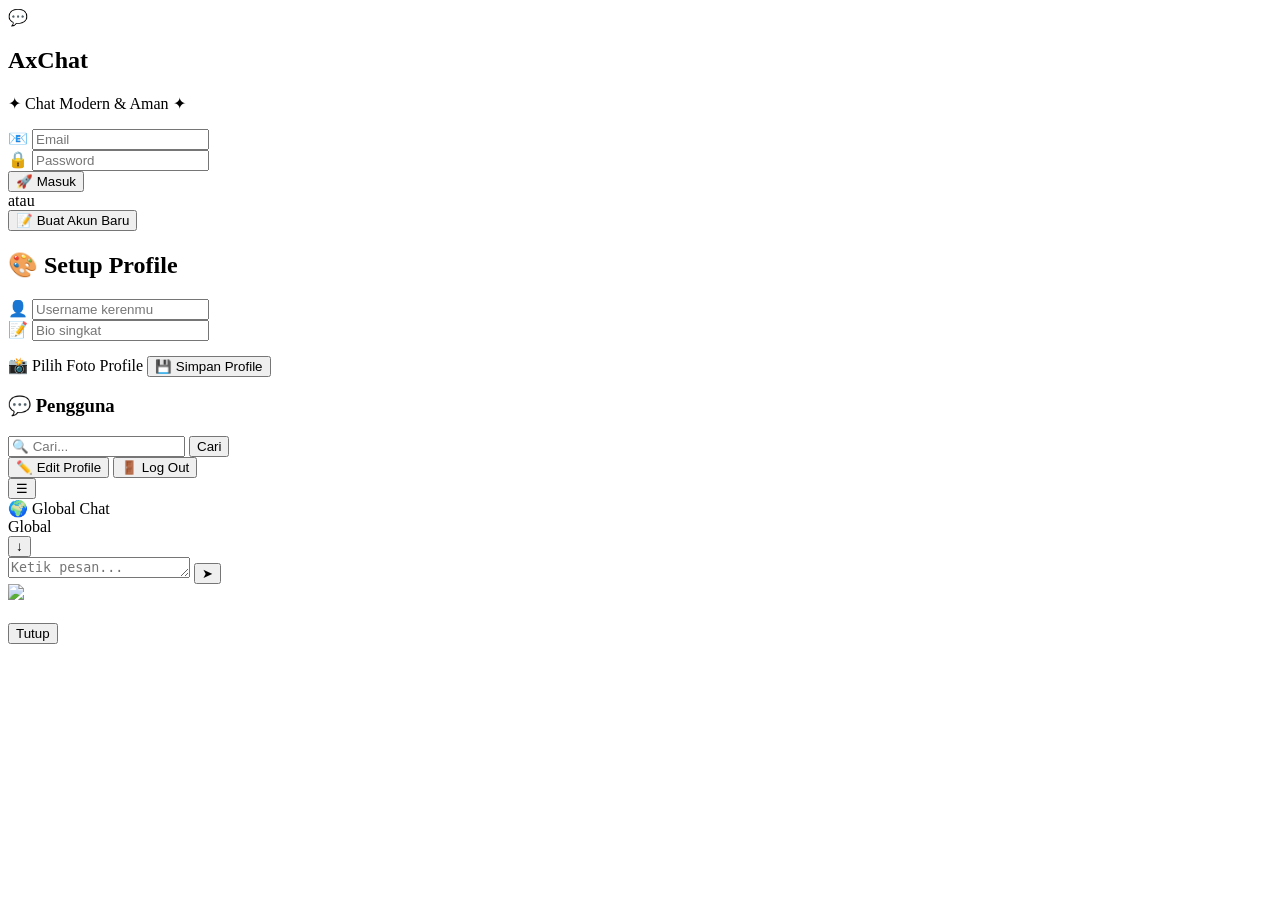
==== commit 8bc3503b: "Update index.html" ====
--- a/index.html
+++ b/index.html
@@ -1,1657 +1,134 @@
 <!DOCTYPE html>
 <html lang="id">
 <head>
-<meta charset="UTF-8">
-<meta name="viewport" content="width=device-width, initial-scale=1.0, maximum-scale=1.0, user-scalable=no, viewport-fit=cover">
-<title>KhawaChat - Chat Modern</title>
-<style>
-* {
-  margin: 0;
-  padding: 0;
-  box-sizing: border-box;
-}
-
-body {
-  font-family: 'Segoe UI', Tahoma, Geneva, Verdana, sans-serif;
-  color: white;
-  height: 100vh;
-  width: 100vw;
-  overflow: hidden;
-  position: fixed;
-  top: 0;
-  left: 0;
-  background: #0a0a14;
-}
-
-/* === BACKGROUND ANIMATION === */
-.bg-animation {
-  position: fixed;
-  top: 0;
-  left: 0;
-  width: 100%;
-  height: 100%;
-  z-index: 0;
-  pointer-events: none;
-}
-
-.bg-orb {
-  position: absolute;
-  border-radius: 50%;
-  filter: blur(80px);
-  opacity: 0.5;
-  animation: float 8s ease-in-out infinite;
-}
-
-.bg-orb:nth-child(1) {
-  width: 300px;
-  height: 300px;
-  background: #667eea;
-  top: 10%;
-  left: 20%;
-  animation-delay: 0s;
-}
-
-.bg-orb:nth-child(2) {
-  width: 250px;
-  height: 250px;
-  background: #764ba2;
-  top: 50%;
-  right: 15%;
-  animation-delay: -3s;
-}
-
-.bg-orb:nth-child(3) {
-  width: 200px;
-  height: 200px;
-  background: #e040fb;
-  bottom: 20%;
-  left: 40%;
-  animation-delay: -6s;
-}
-
-.bg-orb:nth-child(4) {
-  width: 350px;
-  height: 350px;
-  background: #00bcd4;
-  top: 30%;
-  right: 30%;
-  animation-delay: -4s;
-  opacity: 0.3;
-}
-
-@keyframes float {
-  0%, 100% { transform: translateY(0) scale(1); }
-  50% { transform: translateY(-30px) scale(1.1); }
-}
-
-.bg-grid {
-  position: absolute;
-  width: 100%;
-  height: 100%;
-  background-image: 
-    linear-gradient(rgba(255,255,255,0.03) 1px, transparent 1px),
-    linear-gradient(90deg, rgba(255,255,255,0.03) 1px, transparent 1px);
-  background-size: 60px 60px;
-  animation: gridMove 20s linear infinite;
-}
-
-@keyframes gridMove {
-  0% { transform: translate(0, 0); }
-  100% { transform: translate(-60px, -60px); }
-}
-
-/* === LOGIN PAGE === */
-#authPage {
-  display: flex;
-  justify-content: center;
-  align-items: center;
-  height: 100vh;
-  width: 100vw;
-  padding: 20px;
-  position: relative;
-  z-index: 1;
-}
-
-.auth-card {
-  background: rgba(20, 20, 40, 0.8);
-  backdrop-filter: blur(30px);
-  -webkit-backdrop-filter: blur(30px);
-  border: 1px solid rgba(255, 255, 255, 0.15);
-  border-radius: 24px;
-  padding: 40px 30px;
-  width: 100%;
-  max-width: 420px;
-  box-shadow: 
-    0 30px 60px rgba(0, 0, 0, 0.5),
-    0 0 80px rgba(102, 126, 234, 0.1),
-    inset 0 1px 0 rgba(255, 255, 255, 0.1);
-  animation: fadeInUp 0.8s ease;
-}
-
-.auth-card::before {
-  content: '';
-  position: absolute;
-  top: -2px;
-  left: -2px;
-  right: -2px;
-  bottom: -2px;
-  background: linear-gradient(45deg, #667eea, #764ba2, #e040fb, #00bcd4);
-  border-radius: 26px;
-  z-index: -1;
-  opacity: 0.3;
-  animation: borderGlow 4s linear infinite;
-}
-
-@keyframes borderGlow {
-  0% { opacity: 0.2; }
-  50% { opacity: 0.5; }
-  100% { opacity: 0.2; }
-}
-
-@keyframes fadeInUp {
-  from {
-    opacity: 0;
-    transform: translateY(40px);
-  }
-  to {
-    opacity: 1;
-    transform: translateY(0);
-  }
-}
-
-.auth-logo {
-  text-align: center;
-  margin-bottom: 10px;
-  font-size: 50px;
-  animation: bounce 2s ease-in-out infinite;
-}
-
-@keyframes bounce {
-  0%, 100% { transform: translateY(0); }
-  50% { transform: translateY(-10px); }
-}
-
-.auth-card h2 {
-  text-align: center;
-  font-size: 32px;
-  margin-bottom: 4px;
-  font-weight: 800;
-  background: linear-gradient(135deg, #667eea, #e040fb);
-  -webkit-background-clip: text;
-  -webkit-text-fill-color: transparent;
-  background-clip: text;
-}
-
-.auth-card .subtitle {
-  text-align: center;
-  color: #999;
-  margin-bottom: 30px;
-  font-size: 14px;
-  letter-spacing: 1px;
-}
-
-.input-group {
-  position: relative;
-  margin: 12px 0;
-}
-
-.input-icon {
-  position: absolute;
-  left: 16px;
-  top: 50%;
-  transform: translateY(-50%);
-  font-size: 18px;
-  z-index: 2;
-}
-
-.auth-input {
-  width: 100%;
-  padding: 14px 18px 14px 48px;
-  margin: 0;
-  background: rgba(255, 255, 255, 0.04);
-  border: 1px solid rgba(255, 255, 255, 0.1);
-  border-radius: 14px;
-  color: white;
-  font-size: 15px;
-  transition: all 0.3s;
-  outline: none;
-}
-
-.auth-input:focus {
-  border-color: #667eea;
-  box-shadow: 0 0 25px rgba(102, 126, 234, 0.25);
-  background: rgba(255, 255, 255, 0.08);
-}
-
-.auth-input::placeholder {
-  color: #555;
-}
-
-.auth-btn {
-  width: 100%;
-  padding: 15px;
-  margin: 8px 0;
-  border: none;
-  border-radius: 14px;
-  font-size: 16px;
-  font-weight: 700;
-  cursor: pointer;
-  transition: all 0.3s;
-  letter-spacing: 0.5px;
-}
-
-.btn-primary {
-  background: linear-gradient(135deg, #667eea, #764ba2);
-  color: white;
-  box-shadow: 0 10px 30px rgba(102, 126, 234, 0.4);
-}
-
-.btn-primary:hover {
-  transform: translateY(-3px);
-  box-shadow: 0 15px 40px rgba(102, 126, 234, 0.6);
-}
-
-.btn-primary:active {
-  transform: translateY(-1px);
-}
-
-.btn-secondary {
-  background: rgba(255, 255, 255, 0.05);
-  color: #ccc;
-  border: 1px solid rgba(255, 255, 255, 0.15);
-}
-
-.btn-secondary:hover {
-  background: rgba(255, 255, 255, 0.1);
-  color: white;
-}
-
-.auth-divider {
-  display: flex;
-  align-items: center;
-  margin: 20px 0;
-  color: #555;
-  font-size: 12px;
-}
-
-.auth-divider::before,
-.auth-divider::after {
-  content: '';
-  flex: 1;
-  height: 1px;
-  background: rgba(255, 255, 255, 0.1);
-}
-
-.auth-divider span {
-  padding: 0 15px;
-}
-
-/* === PROFILE SETUP === */
-#profileSetup {
-  display: none;
-  justify-content: center;
-  align-items: center;
-  height: 100vh;
-  width: 100vw;
-  padding: 20px;
-  position: relative;
-  z-index: 1;
-}
-
-.profile-card {
-  background: rgba(20, 20, 40, 0.8);
-  backdrop-filter: blur(30px);
-  -webkit-backdrop-filter: blur(30px);
-  border: 1px solid rgba(255, 255, 255, 0.15);
-  border-radius: 24px;
-  padding: 35px 30px;
-  width: 100%;
-  max-width: 420px;
-  box-shadow: 0 30px 60px rgba(0, 0, 0, 0.5);
-  position: relative;
-}
-
-.profile-card h2 {
-  text-align: center;
-  margin-bottom: 25px;
-  font-size: 26px;
-  background: linear-gradient(135deg, #667eea, #e040fb);
-  -webkit-background-clip: text;
-  -webkit-text-fill-color: transparent;
-  background-clip: text;
-}
-
-.file-upload {
-  display: block;
-  width: 100%;
-  padding: 14px;
-  margin: 8px 0;
-  background: rgba(255, 255, 255, 0.04);
-  border: 1px dashed rgba(255, 255, 255, 0.2);
-  border-radius: 14px;
-  color: #888;
-  cursor: pointer;
-  text-align: center;
-  transition: all 0.3s;
-  font-size: 14px;
-}
-
-.file-upload:hover {
-  border-color: #667eea;
-  color: #667eea;
-  background: rgba(102, 126, 234, 0.05);
-}
-
-/* === MAIN APP === */
-#app {
-  display: none;
-  height: 100vh;
-  width: 100vw;
-  position: fixed;
-  top: 0;
-  left: 0;
-  z-index: 1;
-}
-
-.container {
-  display: flex;
-  width: 100%;
-  height: 100%;
-  position: relative;
-}
-
-/* === SIDEBAR === */
-.sidebar {
-  position: fixed;
-  top: 0;
-  left: 0;
-  width: 330px;
-  max-width: 85vw;
-  height: 100vh;
-  background: rgba(10, 10, 24, 0.98);
-  backdrop-filter: blur(30px);
-  -webkit-backdrop-filter: blur(30px);
-  border-right: 1px solid rgba(255, 255, 255, 0.06);
-  z-index: 100;
-  transform: translateX(-100%);
-  transition: transform 0.35s cubic-bezier(0.4, 0, 0.2, 1);
-  display: flex;
-  flex-direction: column;
-  overflow: hidden;
-}
-
-.sidebar.open {
-  transform: translateX(0);
-}
-
-.sidebar-header {
-  padding: 20px;
-  border-bottom: 1px solid rgba(255, 255, 255, 0.08);
-}
-
-.sidebar-header h3 {
-  font-size: 18px;
-  display: flex;
-  align-items: center;
-  gap: 8px;
-  margin-bottom: 15px;
-}
-
-.search-bar {
-  display: flex;
-  gap: 8px;
-  margin-bottom: 12px;
-}
-
-.search-bar input {
-  flex: 1;
-  padding: 10px 14px;
-  background: rgba(255, 255, 255, 0.04);
-  border: 1px solid rgba(255, 255, 255, 0.08);
-  border-radius: 12px;
-  color: white;
-  font-size: 14px;
-  outline: none;
-  transition: all 0.3s;
-}
-
-.search-bar input:focus {
-  border-color: #667eea;
-}
-
-.search-bar button {
-  padding: 10px 14px;
-  background: linear-gradient(135deg, #667eea, #764ba2);
-  border: none;
-  border-radius: 12px;
-  color: white;
-  cursor: pointer;
-  font-weight: 600;
-  font-size: 13px;
-  white-space: nowrap;
-}
-
-#users {
-  flex: 1;
-  overflow-y: auto;
-  padding: 10px;
-}
-
-.user-card {
-  background: rgba(255, 255, 255, 0.02);
-  border: 1px solid rgba(255, 255, 255, 0.04);
-  border-radius: 14px;
-  padding: 12px;
-  margin: 5px 0;
-  cursor: pointer;
-  transition: all 0.25s;
-  display: flex;
-  align-items: center;
-  gap: 12px;
-}
-
-.user-card:hover {
-  background: rgba(102, 126, 234, 0.1);
-  border-color: rgba(102, 126, 234, 0.3);
-  transform: translateX(3px);
-}
-
-.user-card-avatar {
-  width: 42px;
-  height: 42px;
-  border-radius: 50%;
-  object-fit: cover;
-  border: 2px solid rgba(255, 255, 255, 0.1);
-}
-
-.user-card-info {
-  flex: 1;
-  min-width: 0;
-}
-
-.user-card-name {
-  font-weight: 600;
-  font-size: 14px;
-  white-space: nowrap;
-  overflow: hidden;
-  text-overflow: ellipsis;
-}
-
-.user-card-status {
-  font-size: 11px;
-  display: flex;
-  align-items: center;
-  gap: 5px;
-  margin-top: 2px;
-}
-
-.status-dot {
-  width: 7px;
-  height: 7px;
-  border-radius: 50%;
-  display: inline-block;
-  flex-shrink: 0;
-}
-
-.status-dot.online {
-  background: #00ff88;
-  box-shadow: 0 0 8px rgba(0, 255, 136, 0.5);
-}
-
-.status-dot.typing {
-  background: #ffaa00;
-  box-shadow: 0 0 8px rgba(255, 170, 0, 0.5);
-  animation: pulse 1s infinite;
-}
-
-.status-dot.offline {
-  background: #555;
-}
-
-@keyframes pulse {
-  0%, 100% { opacity: 1; }
-  50% { opacity: 0.4; }
-}
-
-.user-card-rating {
-  font-size: 12px;
-  color: #ffaa00;
-  flex-shrink: 0;
-}
-
-.sidebar-buttons {
-  padding: 10px 20px;
-  border-top: 1px solid rgba(255, 255, 255, 0.08);
-}
-
-.edit-profile-btn, .logout-btn {
-  width: 100%;
-  padding: 10px;
-  background: rgba(255, 255, 255, 0.03);
-  border: 1px solid rgba(255, 255, 255, 0.08);
-  border-radius: 10px;
-  color: white;
-  cursor: pointer;
-  margin-top: 6px;
-  transition: all 0.3s;
-  font-size: 13px;
-  text-align: left;
-  padding-left: 14px;
-}
-
-.edit-profile-btn:hover {
-  background: rgba(255, 255, 255, 0.08);
-}
-
-.logout-btn {
-  background: rgba(255, 50, 50, 0.08);
-  border-color: rgba(255, 50, 50, 0.2);
-  color: #ff6b6b;
-}
-
-.logout-btn:hover {
-  background: rgba(255, 50, 50, 0.15);
-}
-
-.sidebar-overlay {
-  position: fixed;
-  top: 0;
-  left: 0;
-  width: 100%;
-  height: 100%;
-  background: rgba(0, 0, 0, 0.7);
-  backdrop-filter: blur(4px);
-  z-index: 99;
-  display: none;
-}
-
-.sidebar-overlay.show {
-  display: block;
-}
-
-/* === CHAT AREA === */
-.chat {
-  flex: 1;
-  display: flex;
-  flex-direction: column;
-  width: 100%;
-  height: 100%;
-  background: rgba(8, 8, 18, 0.85);
-  backdrop-filter: blur(10px);
-  -webkit-backdrop-filter: blur(10px);
-}
-
-.chat-header {
-  padding: 12px 15px;
-  background: rgba(10, 10, 22, 0.95);
-  border-bottom: 1px solid rgba(255, 255, 255, 0.05);
-  display: flex;
-  align-items: center;
-  gap: 10px;
-  flex-shrink: 0;
-  z-index: 10;
-  min-height: 56px;
-  backdrop-filter: blur(20px);
-  -webkit-backdrop-filter: blur(20px);
-}
-
-.menu-toggle {
-  background: none;
-  border: none;
-  color: white;
-  font-size: 24px;
-  cursor: pointer;
-  padding: 5px 8px;
-  display: flex;
-  align-items: center;
-  line-height: 1;
-  transition: transform 0.2s;
-}
-
-.menu-toggle:active {
-  transform: scale(0.9);
-}
-
-.chat-header-info {
-  flex: 1;
-  cursor: pointer;
-  min-width: 0;
-}
-
-.chat-header-title {
-  font-weight: 600;
-  font-size: 16px;
-  white-space: nowrap;
-  overflow: hidden;
-  text-overflow: ellipsis;
-}
-
-.global-badge {
-  background: linear-gradient(135deg, #667eea, #764ba2);
-  color: white;
-  padding: 3px 10px;
-  border-radius: 12px;
-  font-size: 10px;
-  font-weight: 600;
-  display: inline-block;
-  margin-top: 3px;
-  letter-spacing: 0.5px;
-}
-
-/* === MESSAGES AREA === */
-.messages {
-  flex: 1;
-  overflow-y: auto;
-  padding: 15px;
-  display: flex;
-  flex-direction: column;
-  gap: 6px;
-  -webkit-overflow-scrolling: touch;
-  scroll-behavior: smooth;
-}
-
-.msgRow {
-  display: flex;
-  gap: 6px;
-  animation: msgIn 0.3s ease;
-  flex-shrink: 0;
-}
-
-@keyframes msgIn {
-  from {
-    opacity: 0;
-    transform: translateY(10px);
-  }
-  to {
-    opacity: 1;
-    transform: translateY(0);
-  }
-}
-
-.msgRow.me {
-  justify-content: flex-end;
-}
-
-.msgRow.other {
-  justify-content: flex-start;
-}
-
-.avatar {
-  width: 30px;
-  height: 30px;
-  border-radius: 50%;
-  cursor: pointer;
-  object-fit: cover;
-  border: 2px solid rgba(255, 255, 255, 0.1);
-  transition: all 0.3s;
-  flex-shrink: 0;
-  margin-top: 2px;
-}
-
-.avatar:hover {
-  border-color: #667eea;
-  transform: scale(1.1);
-}
-
-.msg-content-wrapper {
-  display: flex;
-  flex-direction: column;
-  max-width: 70%;
-}
-
-.me .msg-content-wrapper {
-  align-items: flex-end;
-}
-
-.other .msg-content-wrapper {
-  align-items: flex-start;
-}
-
-.msg {
-  padding: 10px 14px;
-  border-radius: 18px;
-  font-size: 14px;
-  line-height: 1.5;
-  word-break: break-word;
-  overflow-wrap: break-word;
-  white-space: pre-wrap;
-  max-width: 100%;
-  position: relative;
-}
-
-.me .msg {
-  background: linear-gradient(135deg, #667eea, #764ba2);
-  color: white;
-  border-bottom-right-radius: 6px;
-}
-
-.other .msg {
-  background: rgba(35, 35, 55, 0.9);
-  color: #e0e0e0;
-  border-bottom-left-radius: 6px;
-  border: 1px solid rgba(255, 255, 255, 0.05);
-}
-
-.msg-time {
-  font-size: 10px;
-  color: rgba(255,255,255,0.5);
-  margin-top: 3px;
-  padding: 0 4px;
-}
-
-.me .msg-time {
-  text-align: right;
-}
-
-.msg-actions {
-  display: flex;
-  align-items: center;
-  gap: 3px;
-  margin-top: 3px;
-  flex-wrap: wrap;
-}
-
-.delete-btn {
-  background: none;
-  border: none;
-  color: rgba(255, 100, 100, 0.6);
-  cursor: pointer;
-  font-size: 11px;
-  padding: 2px 5px;
-  border-radius: 4px;
-  transition: all 0.3s;
-}
-
-.delete-btn:hover {
-  color: #ff4444;
-  background: rgba(255, 0, 0, 0.1);
-}
-
-.rate-container {
-  display: flex;
-  align-items: center;
-  gap: 2px;
-}
-
-.rate-btn {
-  background: none;
-  border: none;
-  cursor: pointer;
-  font-size: 15px;
-  padding: 2px;
-  transition: all 0.2s;
-  opacity: 0.4;
-  filter: grayscale(0.5);
-}
-
-.rate-btn:hover {
-  opacity: 1;
-  transform: scale(1.3);
-  filter: grayscale(0);
-}
-
-.rate-btn.rated {
-  opacity: 1;
-  filter: grayscale(0);
-}
-
-.rate-btn:disabled {
-  opacity: 0.25;
-  cursor: not-allowed;
-  filter: grayscale(1);
-}
-
-.rated-label {
-  font-size: 9px;
-  color: #777;
-  margin-left: 4px;
-}
-
-/* === TYPING INDICATOR === */
-.typing-indicator {
-  padding: 6px 18px;
-  font-size: 11px;
-  color: #ffaa00;
-  display: none;
-  align-items: center;
-  gap: 6px;
-  flex-shrink: 0;
-  min-height: 22px;
-  background: rgba(10, 10, 22, 0.5);
-}
-
-.typing-dots {
-  display: flex;
-  gap: 3px;
-}
-
-.typing-dots span {
-  width: 5px;
-  height: 5px;
-  background: #ffaa00;
-  border-radius: 50%;
-  animation: typingBounce 1.4s infinite;
-}
-
-.typing-dots span:nth-child(2) { animation-delay: 0.2s; }
-.typing-dots span:nth-child(3) { animation-delay: 0.4s; }
-
-@keyframes typingBounce {
-  0%, 60%, 100% { transform: translateY(0); }
-  30% { transform: translateY(-6px); }
-}
-
-/* === CHAT INPUT (WHATSAPP STYLE) === */
-.chat-input-container {
-  flex-shrink: 0;
-  z-index: 10;
-  background: rgba(10, 10, 22, 0.95);
-  border-top: 1px solid rgba(255, 255, 255, 0.05);
-  backdrop-filter: blur(20px);
-  -webkit-backdrop-filter: blur(20px);
-}
-
-.chat-input-area {
-  display: flex;
-  gap: 8px;
-  align-items: center;
-  padding: 10px 12px;
-  min-height: 56px;
-}
-
-.chat-input-area input {
-  flex: 1;
-  padding: 12px 18px;
-  background: rgba(255, 255, 255, 0.06);
-  border: 1px solid rgba(255, 255, 255, 0.1);
-  border-radius: 28px;
-  color: white;
-  font-size: 15px;
-  outline: none;
-  transition: all 0.3s;
-  min-width: 0;
-  height: 46px;
-  line-height: 1.3;
-}
-
-.chat-input-area input::placeholder {
-  color: #555;
-  font-size: 14px;
-}
-
-.chat-input-area input:focus {
-  border-color: #667eea;
-  background: rgba(255, 255, 255, 0.08);
-  box-shadow: 0 0 20px rgba(102, 126, 234, 0.15);
-}
-
-.send-btn {
-  width: 46px;
-  height: 46px;
-  background: linear-gradient(135deg, #667eea, #764ba2);
-  border: none;
-  border-radius: 50%;
-  color: white;
-  cursor: pointer;
-  font-size: 18px;
-  transition: all 0.3s;
-  flex-shrink: 0;
-  display: flex;
-  align-items: center;
-  justify-content: center;
-  box-shadow: 0 5px 20px rgba(102, 126, 234, 0.3);
-}
-
-.send-btn:active {
-  transform: scale(0.9);
-  box-shadow: 0 2px 10px rgba(102, 126, 234, 0.3);
-}
-
-.send-icon {
-  font-size: 20px;
-}
-
-/* === PROFILE POPUP === */
-#profilePopup {
-  display: none;
-  position: fixed;
-  top: 50%;
-  left: 50%;
-  transform: translate(-50%, -50%);
-  background: rgba(20, 20, 40, 0.98);
-  backdrop-filter: blur(30px);
-  -webkit-backdrop-filter: blur(30px);
-  border: 1px solid rgba(255, 255, 255, 0.1);
-  border-radius: 24px;
-  padding: 30px;
-  z-index: 200;
-  min-width: 280px;
-  max-width: 90vw;
-  text-align: center;
-  box-shadow: 0 30px 60px rgba(0, 0, 0, 0.7);
-}
-
-#profilePopup img {
-  width: 80px;
-  height: 80px;
-  border-radius: 50%;
-  object-fit: cover;
-  border: 3px solid rgba(255, 255, 255, 0.2);
-  margin-bottom: 15px;
-}
-
-#profilePopup h3 {
-  font-size: 20px;
-  margin-bottom: 5px;
-}
-
-#profilePopup p {
-  color: #999;
-  margin-bottom: 12px;
-  font-size: 13px;
-}
-
-.profile-close-btn {
-  padding: 10px 30px;
-  background: rgba(255, 255, 255, 0.08);
-  border: 1px solid rgba(255, 255, 255, 0.15);
-  border-radius: 12px;
-  color: white;
-  cursor: pointer;
-  transition: all 0.3s;
-  font-size: 14px;
-}
-
-.profile-close-btn:hover {
-  background: rgba(255, 255, 255, 0.15);
-}
-
-.popup-overlay {
-  display: none;
-  position: fixed;
-  top: 0;
-  left: 0;
-  width: 100%;
-  height: 100%;
-  background: rgba(0, 0, 0, 0.8);
-  backdrop-filter: blur(4px);
-  z-index: 199;
-}
-
-/* === SCROLL TO BOTTOM BUTTON === */
-.scroll-bottom-btn {
-  position: absolute;
-  bottom: 70px;
-  right: 15px;
-  width: 38px;
-  height: 38px;
-  background: rgba(30, 30, 50, 0.9);
-  border: 1px solid rgba(255, 255, 255, 0.1);
-  border-radius: 50%;
-  color: white;
-  cursor: pointer;
-  font-size: 18px;
-  display: none;
-  align-items: center;
-  justify-content: center;
-  z-index: 5;
-  transition: all 0.3s;
-  backdrop-filter: blur(10px);
-}
-
-.scroll-bottom-btn.show {
-  display: flex;
-}
-
-.scroll-bottom-btn:active {
-  transform: scale(0.9);
-}
-
-/* === MOBILE === */
-@media (max-width: 768px) {
-  .msg-content-wrapper {
-    max-width: 80%;
-  }
-
-  .msg {
-    font-size: 13px;
-    padding: 8px 12px;
-  }
-
-  .chat-input-area {
-    padding: 8px 10px;
-    min-height: 52px;
-  }
-
-  .chat-input-area input {
-    font-size: 14px;
-    padding: 10px 14px;
-    height: 42px;
-  }
-
-  .send-btn {
-    width: 42px;
-    height: 42px;
-  }
-
-  .messages {
-    padding: 10px;
-  }
-
-  .chat-header {
-    padding: 8px 12px;
-    min-height: 48px;
-  }
-
-  .avatar {
-    width: 28px;
-    height: 28px;
-  }
-  
-  .auth-card {
-    padding: 30px 20px;
-  }
-  
-  .auth-card h2 {
-    font-size: 26px;
-  }
-}
-
-@media (max-width: 400px) {
-  .msg-content-wrapper {
-    max-width: 85%;
-  }
-  
-  .msg {
-    font-size: 12px;
-    padding: 7px 10px;
-  }
-
-  .chat-input-area input {
-    font-size: 13px;
-    padding: 8px 12px;
-    height: 38px;
-  }
-
-  .send-btn {
-    width: 38px;
-    height: 38px;
-  }
-}
-
-/* === SCROLLBAR === */
-::-webkit-scrollbar {
-  width: 3px;
-}
-
-::-webkit-scrollbar-track {
-  background: transparent;
-}
-
-::-webkit-scrollbar-thumb {
-  background: rgba(255, 255, 255, 0.08);
-  border-radius: 10px;
-}
-
-/* iOS Safari fix */
-@supports (-webkit-touch-callout: none) {
-  body, #app, .sidebar {
-    height: -webkit-fill-available;
-  }
-}
-</style>
+    <meta charset="UTF-8">
+    <meta name="viewport" content="width=device-width, initial-scale=1.0, maximum-scale=1.0, user-scalable=no, viewport-fit=cover">
+    <title>AxChat - Modern Chat App</title>
+    <link rel="stylesheet" href="style.css">
 </head>
 <body>
 
-<!-- BACKGROUND ANIMATION -->
-<div class="bg-animation">
-  <div class="bg-orb"></div>
-  <div class="bg-orb"></div>
-  <div class="bg-orb"></div>
-  <div class="bg-orb"></div>
-  <div class="bg-grid"></div>
-</div>
-
-<!-- LOGIN PAGE -->
-<div id="authPage">
-  <div class="auth-card">
-    <div class="auth-logo">💬</div>
-    <h2>KhawaChat</h2>
-    <p class="subtitle">✦ Chat Modern & Aman ✦</p>
-    <div class="input-group">
-      <span class="input-icon">📧</span>
-      <input class="auth-input" id="email" placeholder="Email" type="email" autocomplete="email">
-    </div>
-    <div class="input-group">
-      <span class="input-icon">🔒</span>
-      <input class="auth-input" id="password" placeholder="Password" type="password" autocomplete="current-password">
-    </div>
-    <button class="auth-btn btn-primary" onclick="login()">🚀 Masuk</button>
-    <div class="auth-divider"><span>atau</span></div>
-    <button class="auth-btn btn-secondary" onclick="register()">📝 Buat Akun Baru</button>
-  </div>
-</div>
-
-<!-- PROFILE SETUP -->
-<div id="profileSetup">
-  <div class="profile-card">
-    <h2>🎨 Setup Profile</h2>
-    <div class="input-group">
-      <span class="input-icon">👤</span>
-      <input class="auth-input" id="username" placeholder="Username kerenmu" maxlength="20">
-    </div>
-    <div class="input-group">
-      <span class="input-icon">📝</span>
-      <input class="auth-input" id="bio" placeholder="Bio singkat" maxlength="100">
-    </div>
-    <label class="file-upload" id="fileLabel">
-      📸 Pilih Foto Profile
-      <input type="file" id="photoFile" accept="image/*" style="display:none" onchange="document.getElementById('fileLabel').childNodes[0].textContent=this.files[0]?.name||'📸 Pilih Foto Profile'">
-    </label>
-    <button class="auth-btn btn-primary" onclick="saveProfile()" style="margin-top:15px">💾 Simpan Profile</button>
-  </div>
-</div>
-
-<!-- MAIN APP -->
-<div id="app">
-  <div class="container">
-    <div class="sidebar-overlay" id="sidebarOverlay" onclick="toggleSidebar()"></div>
-
-    <!-- SIDEBAR -->
-    <div class="sidebar" id="sidebar">
-      <div class="sidebar-header">
-        <h3>💬 Pengguna</h3>
-        <div class="search-bar">
-          <input id="searchInput" placeholder="🔍 Cari..." oninput="searchUsers()">
-          <button onclick="searchUsers()">Cari</button>
-        </div>
-      </div>
-      <div id="users"></div>
-      <div class="sidebar-buttons">
-        <button class="edit-profile-btn" onclick="editProfile()">✏️ Edit Profile</button>
-        <button class="logout-btn" onclick="logout()">🚪 Log Out</button>
-      </div>
+    <!-- BACKGROUND ANIMATION -->
+    <div class="bg-animation">
+        <div class="bg-orb"></div>
+        <div class="bg-orb"></div>
+        <div class="bg-orb"></div>
+        <div class="bg-orb"></div>
+        <div class="bg-grid"></div>
     </div>
 
-    <!-- CHAT AREA -->
-    <div class="chat" id="chatContainer">
-      <div class="chat-header">
-        <button class="menu-toggle" onclick="toggleSidebar()">☰</button>
-        <div class="chat-header-info" onclick="switchToGlobal()">
-          <div class="chat-header-title" id="chatTitle">🌍 Global Chat</div>
-          <span class="global-badge" id="chatBadge">Global</span>
+    <!-- LOGIN PAGE -->
+    <div id="authPage">
+        <div class="auth-card">
+            <div class="auth-logo">💬</div>
+            <h2>AxChat</h2>
+            <p class="subtitle">✦ Chat Modern & Aman ✦</p>
+            <div class="input-group">
+                <span class="input-icon">📧</span>
+                <input class="auth-input" id="email" placeholder="Email" type="email" autocomplete="email">
+            </div>
+            <div class="input-group">
+                <span class="input-icon">🔒</span>
+                <input class="auth-input" id="password" placeholder="Password" type="password" autocomplete="current-password">
+            </div>
+            <button class="auth-btn btn-primary" id="btnLogin">🚀 Masuk</button>
+            <div class="auth-divider"><span>atau</span></div>
+            <button class="auth-btn btn-secondary" id="btnRegister">📝 Buat Akun Baru</button>
         </div>
-      </div>
-      
-      <div class="messages" id="messages"></div>
-      
-      <!-- Scroll to bottom button -->
-      <button class="scroll-bottom-btn" id="scrollBottomBtn" onclick="scrollToBottom()">↓</button>
-      
-      <div class="typing-indicator" id="typingArea">
-        <div class="typing-dots">
-          <span></span><span></span><span></span>
+    </div>
+
+    <!-- PROFILE SETUP -->
+    <div id="profileSetup">
+        <div class="profile-card">
+            <h2>🎨 Setup Profile</h2>
+            <div class="input-group">
+                <span class="input-icon">👤</span>
+                <input class="auth-input" id="username" placeholder="Username kerenmu" maxlength="20">
+            </div>
+            <div class="input-group">
+                <span class="input-icon">📝</span>
+                <input class="auth-input" id="bio" placeholder="Bio singkat" maxlength="100">
+            </div>
+            <label class="file-upload" id="fileLabel">
+                📸 Pilih Foto Profile
+                <input type="file" id="photoFile" accept="image/*" style="display:none" onchange="document.getElementById('fileLabel').childNodes[0].textContent=this.files[0]?.name||'📸 Pilih Foto Profile'">
+            </label>
+            <button class="auth-btn btn-primary" id="btnSaveProfile" style="margin-top:15px">💾 Simpan Profile</button>
         </div>
-        <span id="typingText"></span>
-      </div>
-      
-      <!-- WHATSAPP-STYLE INPUT -->
-      <div class="chat-input-container">
-        <div class="chat-input-area" id="chatInputArea">
-          <input id="msgInput" placeholder="Ketik pesan..." oninput="handleTyping()" onkeypress="if(event.key==='Enter')sendMsg()" autocomplete="off">
-          <button class="send-btn" onclick="sendMsg()">
-            <span class="send-icon">➤</span>
-          </button>
+    </div>
+
+    <!-- MAIN APP -->
+    <div id="app">
+        <div class="container">
+
+            <!-- SIDEBAR OVERLAY -->
+            <div class="sidebar-overlay" id="sidebarOverlay"></div>
+
+            <!-- SIDEBAR -->
+            <div class="sidebar" id="sidebar">
+                <div class="sidebar-header">
+                    <h3>💬 Pengguna</h3>
+                    <div class="search-bar">
+                        <input id="searchInput" placeholder="🔍 Cari...">
+                        <button id="btnSearch">Cari</button>
+                    </div>
+                </div>
+                <div id="users"></div>
+                <div class="sidebar-buttons">
+                    <button class="edit-profile-btn" id="btnEditProfile">✏️ Edit Profile</button>
+                    <button class="logout-btn" id="btnLogout">🚪 Log Out</button>
+                </div>
+            </div>
+
+            <!-- CHAT AREA -->
+            <div class="chat" id="chatContainer">
+                <!-- HEADER -->
+                <div class="chat-header">
+                    <button class="menu-toggle" id="btnMenuToggle">☰</button>
+                    <div class="chat-header-info" id="chatHeaderInfo">
+                        <div class="chat-header-title" id="chatTitle">🌍 Global Chat</div>
+                        <span class="global-badge" id="chatBadge">Global</span>
+                    </div>
+                </div>
+
+                <!-- MESSAGES -->
+                <div class="messages" id="messages"></div>
+
+                <!-- SCROLL TO BOTTOM -->
+                <button class="scroll-bottom-btn" id="scrollBottomBtn">↓</button>
+
+                <!-- TYPING INDICATOR -->
+                <div class="typing-indicator" id="typingArea">
+                    <div class="typing-dots">
+                        <span></span><span></span><span></span>
+                    </div>
+                    <span id="typingText"></span>
+                </div>
+
+                <!-- CHAT INPUT AREA (WHATSAPP STYLE) -->
+                <div class="chat-input-container">
+                    <div class="chat-input-area">
+                        <textarea id="msgInput" placeholder="Ketik pesan..." rows="1" autocomplete="off"></textarea>
+                        <button class="send-btn" id="btnSend">
+                            <span class="send-icon">➤</span>
+                        </button>
+                    </div>
+                </div>
+            </div>
+
         </div>
-      </div>
     </div>
-  </div>
-</div>
 
-<!-- PROFILE POPUP -->
-<div class="popup-overlay" id="popupOverlay" onclick="closeProfile()"></div>
-<div id="profilePopup">
-  <img id="pImg" src="https://i.imgur.com/HeIi0wU.png">
-  <h3 id="pName"></h3>
-  <p id="pBio"></p>
-  <p id="pRating"></p>
-  <button class="profile-close-btn" onclick="closeProfile()">Tutup</button>
-</div>
+    <!-- PROFILE POPUP -->
+    <div class="popup-overlay" id="popupOverlay"></div>
+    <div id="profilePopup">
+        <img id="pImg" src="https://i.imgur.com/HeIi0wU.png">
+        <h3 id="pName"></h3>
+        <p id="pBio"></p>
+        <p id="pRating"></p>
+        <button class="profile-close-btn" id="btnCloseProfile">Tutup</button>
+    </div>
 
-<script type="module">
-import { initializeApp } from "https://www.gstatic.com/firebasejs/12.11.0/firebase-app.js";
-import { getAuth, signInWithEmailAndPassword, createUserWithEmailAndPassword, signOut, onAuthStateChanged } from "https://www.gstatic.com/firebasejs/12.11.0/firebase-auth.js";
-import { getFirestore, collection, addDoc, onSnapshot, doc, setDoc, getDoc, getDocs, updateDoc } from "https://www.gstatic.com/firebasejs/12.11.0/firebase-firestore.js";
-
-const appFirebase = initializeApp({
-  apiKey:"AIzaSyDxfd_zWhV70QL97ea7a6W4W_BlySxtKLw",
-  authDomain:"crowdedparty.firebaseapp.com",
-  projectId:"crowdedparty"
-});
-
-const auth = getAuth(appFirebase);
-const db = getFirestore(appFirebase);
-
-let me = null;
-let currentChat = 'global';
-let usersCache = {};
-let lastSend = 0;
-let lastMsgTime = 0;
-let typingTimers = {};
-let myRatings = {};
-let sidebarOpen = false;
-let messagesUnsub = null;
-let usersUnsub = null;
-let isUserNearBottom = true;
-let hasNewMessage = false;
-
-Notification.requestPermission();
-
-// === SCROLL DETECTION ===
-const messagesEl = document.getElementById('messages');
-
-function checkIfNearBottom() {
-  const threshold = 80;
-  const scrollBottom = messagesEl.scrollHeight - messagesEl.scrollTop - messagesEl.clientHeight;
-  isUserNearBottom = scrollBottom < threshold;
-  
-  // Update scroll button visibility
-  const btn = document.getElementById('scrollBottomBtn');
-  if(!isUserNearBottom && messagesEl.scrollHeight > messagesEl.clientHeight + 100) {
-    btn.classList.add('show');
-  } else {
-    btn.classList.remove('show');
-  }
-}
-
-messagesEl.addEventListener('scroll', checkIfNearBottom);
-
-window.scrollToBottom = () => {
-  messagesEl.scrollTo({
-    top: messagesEl.scrollHeight,
-    behavior: 'smooth'
-  });
-  document.getElementById('scrollBottomBtn').classList.remove('show');
-  isUserNearBottom = true;
-};
-
-// === AUTH ===
-window.login = () => {
-  const emailVal = document.getElementById('email').value.trim();
-  const passVal = document.getElementById('password').value;
-  if(!emailVal || !passVal) return alert('Email dan password harus diisi!');
-  signInWithEmailAndPassword(auth, emailVal, passVal).catch(e => alert('Login gagal: ' + e.message));
-};
-
-window.register = () => {
-  const emailVal = document.getElementById('email').value.trim();
-  const passVal = document.getElementById('password').value;
-  if(!emailVal || !passVal) return alert('Email dan password harus diisi!');
-  if(passVal.length < 6) return alert('Password minimal 6 karakter!');
-  createUserWithEmailAndPassword(auth, emailVal, passVal).catch(e => alert('Register gagal: ' + e.message));
-};
-
-window.logout = async () => {
-  if(!confirm('Yakin ingin logout?')) return;
-  await setOnlineStatus(false);
-  if(messagesUnsub) messagesUnsub();
-  if(usersUnsub) usersUnsub();
-  await signOut(auth);
-  currentChat = 'global';
-  usersCache = {};
-  document.getElementById('app').style.display = 'none';
-  document.getElementById('profileSetup').style.display = 'none';
-  document.getElementById('authPage').style.display = 'flex';
-  document.getElementById('email').value = '';
-  document.getElementById('password').value = '';
-  if(sidebarOpen) toggleSidebar();
-};
-
-onAuthStateChanged(auth, async u => {
-  if(!u) { me = null; return; }
-  me = u;
-  document.getElementById('authPage').style.display = 'none';
-  let snap = await getDoc(doc(db, 'users', u.uid));
-  if(!snap.exists()) {
-    document.getElementById('profileSetup').style.display = 'flex';
-    document.getElementById('app').style.display = 'none';
-  } else {
-    document.getElementById('profileSetup').style.display = 'none';
-    document.getElementById('app').style.display = 'flex';
-    setTimeout(() => document.getElementById('msgInput').focus(), 800);
-    init();
-  }
-});
-
-// === HELPERS ===
-function fileToBase64(f) {
-  return new Promise(r => {
-    let rd = new FileReader();
-    rd.onload = () => r(rd.result);
-    rd.readAsDataURL(f);
-  });
-}
-
-function escapeHtml(text) {
-  if(!text) return '';
-  let div = document.createElement('div');
-  div.textContent = text;
-  return div.innerHTML;
-}
-
-function formatTime(ts) {
-  let d = new Date(ts);
-  return d.getHours().toString().padStart(2,'0') + ':' + d.getMinutes().toString().padStart(2,'0');
-}
-
-// === PROFILE ===
-window.saveProfile = async () => {
-  const usernameVal = document.getElementById('username').value.trim();
-  if(!usernameVal) return alert('Username wajib diisi!');
-  let file = document.getElementById('photoFile').files[0];
-  let photo = file ? await fileToBase64(file) : "";
-  await setDoc(doc(db, 'users', me.uid), {
-    username: usernameVal,
-    bio: document.getElementById('bio').value.trim(),
-    photo: photo,
-    rating: 0,
-    totalRate: 0,
-    online: true,
-    typing: false,
-    typingTo: ''
-  });
-  document.getElementById('profileSetup').style.display = 'none';
-  document.getElementById('app').style.display = 'flex';
-  setTimeout(() => document.getElementById('msgInput').focus(), 500);
-  init();
-};
-
-window.editProfile = async () => {
-  let snap = await getDoc(doc(db, 'users', me.uid));
-  let d = snap.data();
-  let name = prompt('Username baru:', d.username);
-  if(!name || !name.trim()) return;
-  let bioo = prompt('Bio baru:', d.bio);
-  if(bioo === null) return;
-  await updateDoc(doc(db, 'users', me.uid), { username: name.trim(), bio: bioo.trim() });
-  await loadUsers();
-};
-
-// === INIT ===
-async function init() {
-  await loadMyRatings();
-  await loadUsers();
-  loadMsgs();
-  setOnlineStatus(true);
-  setTimeout(() => document.getElementById('msgInput').focus(), 1000);
-}
-
-async function loadMyRatings() {
-  let snap = await getDoc(doc(db, 'ratings', me.uid));
-  if(snap.exists()) myRatings = snap.data();
-}
-
-// === SIDEBAR ===
-window.toggleSidebar = () => {
-  sidebarOpen = !sidebarOpen;
-  document.getElementById('sidebar').classList.toggle('open', sidebarOpen);
-  document.getElementById('sidebarOverlay').classList.toggle('show', sidebarOpen);
-  if(!sidebarOpen) {
-    setTimeout(() => document.getElementById('msgInput').focus(), 300);
-  }
-};
-
-async function loadUsers(searchTerm = '') {
-  let snap = await getDocs(collection(db, 'users'));
-  let users = [];
-  usersCache = {};
-  snap.forEach(d => {
-    let data = d.data();
-    usersCache[d.id] = data;
-    users.push({ id: d.id, ...data });
-  });
-  users = users.filter(u => u.id !== me.uid);
-  if(searchTerm) {
-    users = users.filter(u => u.username.toLowerCase().includes(searchTerm.toLowerCase()));
-  }
-  users.sort((a, b) => {
-    if(a.online && !b.online) return -1;
-    if(!a.online && b.online) return 1;
-    return (b.rating || 0) - (a.rating || 0);
-  });
-
-  let html = '';
-  users.forEach(u => {
-    let statusClass = 'offline';
-    let statusText = 'Offline';
-    if(u.online) {
-      if(u.typing && u.typingTo === me.uid) {
-        statusClass = 'typing';
-        statusText = 'Mengetik...';
-      } else {
-        statusClass = 'online';
-        statusText = 'Online';
-      }
-    }
-    html += `
-    <div class="user-card" onclick="openChat('${u.id}')">
-      <img class="user-card-avatar" src="${u.photo || 'https://i.imgur.com/HeIi0wU.png'}" onerror="this.src='https://i.imgur.com/HeIi0wU.png'">
-      <div class="user-card-info">
-        <div class="user-card-name">${escapeHtml(u.username)}</div>
-        <div class="user-card-status">
-          <span class="status-dot ${statusClass}"></span>${statusText}
-        </div>
-      </div>
-      <div class="user-card-rating">⭐${(u.rating||0).toFixed(1)}</div>
-    </div>`;
-  });
-  document.getElementById('users').innerHTML = html || '<p style="text-align:center;color:#666;margin-top:20px">Tidak ada pengguna</p>';
-}
-
-window.searchUsers = () => loadUsers(document.getElementById('searchInput').value.trim());
-
-// === OPEN CHAT ===
-window.openChat = (id) => {
-  currentChat = id;
-  let user = usersCache[id];
-  if(user) {
-    document.getElementById('chatTitle').textContent = '💬 ' + user.username;
-    document.getElementById('chatBadge').textContent = 'Private';
-    document.getElementById('chatBadge').style.background = 'linear-gradient(135deg, #00c853, #69f0ae)';
-  }
-  loadMsgs();
-  toggleSidebar();
-  setTimeout(() => document.getElementById('msgInput').focus(), 400);
-};
-
-window.switchToGlobal = () => {
-  currentChat = 'global';
-  document.getElementById('chatTitle').textContent = '🌍 Global Chat';
-  document.getElementById('chatBadge').textContent = 'Global';
-  document.getElementById('chatBadge').style.background = 'linear-gradient(135deg, #667eea, #764ba2)';
-  loadMsgs();
-};
-
-// === SEND MESSAGE ===
-window.sendMsg = async () => {
-  let inputEl = document.getElementById('msgInput');
-  if(!inputEl) return;
-  let text = inputEl.value.trim();
-  if(!text) return;
-
-  let now = Date.now();
-  if(currentChat === 'global' && now - lastSend < 12000) {
-    alert('⏳ Cooldown 12 detik untuk global chat');
-    return;
-  }
-  lastSend = now;
-
-  try {
-    await addDoc(collection(db, 'messages'), {
-      text: text,
-      uid: me.uid,
-      to: currentChat,
-      time: now
-    });
-    inputEl.value = '';
-    inputEl.focus();
-    // Force user to near bottom when sending
-    isUserNearBottom = true;
-    await updateDoc(doc(db, 'users', me.uid), { typing: false, typingTo: '' });
-  } catch(e) {
-    alert('Gagal mengirim pesan: ' + e.message);
-  }
-};
-
-// === TYPING ===
-window.handleTyping = async () => {
-  if(currentChat === 'global') return;
-  await updateDoc(doc(db, 'users', me.uid), { typing: true, typingTo: currentChat });
-  clearTimeout(typingTimers[currentChat]);
-  typingTimers[currentChat] = setTimeout(async () => {
-    await updateDoc(doc(db, 'users', me.uid), { typing: false, typingTo: '' });
-  }, 2000);
-};
-
-// === LOAD MESSAGES (SMART SCROLL) ===
-function loadMsgs() {
-  if(messagesUnsub) messagesUnsub();
-  if(usersUnsub) usersUnsub();
-
-  messagesUnsub = onSnapshot(collection(db, 'messages'), snap => {
-    let arr = [];
-    snap.forEach(d => arr.push({ id: d.id, ...d.data() }));
-    arr.sort((a, b) => a.time - b.time);
-
-    let html = '';
-    arr.forEach(m => {
-      if(!usersCache[m.uid]) return;
-      if(currentChat === 'global' && m.to !== 'global') return;
-      if(currentChat !== 'global' && !(
-        (m.uid === me.uid && m.to === currentChat) || 
-        (m.uid === currentChat && m.to === me.uid)
-      )) return;
-
-      let isMe = m.uid === me.uid;
-      let user = usersCache[m.uid];
-      let photo = user.photo || "https://i.imgur.com/HeIi0wU.png";
-
-      if(!isMe && m.time > lastMsgTime && document.hidden) {
-        try { new Notification(user.username, { body: m.text, icon: photo }); } catch(e) {}
-      }
-      lastMsgTime = m.time;
-
-      html += `
-      <div class="msgRow ${isMe ? 'me' : 'other'}">
-        ${!isMe ? `<img src="${photo}" class="avatar" onclick="showProfile('${m.uid}')" onerror="this.src='https://i.imgur.com/HeIi0wU.png'">` : ''}
-        <div class="msg-content-wrapper">
-          <div class="msg">${escapeHtml(m.text)}</div>
-          <div class="msg-time">${formatTime(m.time)}</div>
-          <div class="msg-actions">
-            ${isMe ? `<button class="delete-btn" onclick="delMsg('${m.id}')">🗑</button>` : ''}
-            ${!isMe ? ratingUI(m.uid) : ''}
-          </div>
-        </div>
-        ${isMe ? `<img src="${photo}" class="avatar" onclick="showProfile('${m.uid}')" onerror="this.src='https://i.imgur.com/HeIi0wU.png'">` : ''}
-      </div>`;
-    });
-
-    // Update messages
-    messagesEl.innerHTML = html;
-    
-    // SMART SCROLL: only auto-scroll if user is near bottom
-    if(isUserNearBottom) {
-      messagesEl.scrollTop = messagesEl.scrollHeight;
-    }
-    
-    // Update scroll button
-    checkIfNearBottom();
-  });
-
-  // Listen for typing & online status
-  usersUnsub = onSnapshot(collection(db, 'users'), snap => {
-    let typingUser = null;
-    snap.forEach(d => {
-      let data = d.data();
-      usersCache[d.id] = data;
-      if(d.id === currentChat && data.typing && data.typingTo === me.uid) {
-        typingUser = data.username;
-      }
-    });
-
-    let typingArea = document.getElementById('typingArea');
-    if(typingUser) {
-      typingArea.style.display = 'flex';
-      document.getElementById('typingText').textContent = typingUser + ' sedang mengetik...';
-    } else {
-      typingArea.style.display = 'none';
-    }
-    
-    if(sidebarOpen) loadUsers(document.getElementById('searchInput')?.value || '');
-  });
-}
-
-// === RATING ===
-function ratingUI(uid) {
-  let rated = myRatings[uid] || 0;
-  let stars = [1,2,3,4,5].map(s => 
-    `<button class="rate-btn ${rated >= s ? 'rated' : ''}" 
-      onclick="rateUser('${uid}', ${s})" 
-      ${rated > 0 ? 'disabled' : ''}>⭐</button>`
-  ).join('');
-  if(rated > 0) stars += `<span class="rated-label">Done</span>`;
-  return `<div class="rate-container">${stars}</div>`;
-}
-
-window.rateUser = async (uid, star) => {
-  if(myRatings[uid]) return alert('⚠️ Kamu sudah memberikan rating!');
-  if(!confirm(`Beri rating ${star}⭐?`)) return;
-  let ref = doc(db, 'users', uid);
-  let snap = await getDoc(ref);
-  let d = snap.data();
-  let total = (d.totalRate || 0) + 1;
-  let rating = (((d.rating || 0) * (d.totalRate || 0)) + star) / total;
-  await updateDoc(ref, { rating, totalRate: total });
-  myRatings[uid] = star;
-  await setDoc(doc(db, 'ratings', me.uid), myRatings);
-  alert('✅ Rating berhasil!');
-  loadMsgs();
-};
-
-window.delMsg = async (id) => {
-  if(!confirm('Hapus pesan?')) return;
-  await updateDoc(doc(db, 'messages', id), { text: '[pesan dihapus]' });
-};
-
-// === PROFILE POPUP ===
-window.showProfile = (id) => {
-  let u = usersCache[id];
-  if(!u) return;
-  document.getElementById('pName').innerText = u.username;
-  document.getElementById('pBio').innerText = u.bio || 'Tidak ada bio';
-  document.getElementById('pImg').src = u.photo || "https://i.imgur.com/HeIi0wU.png";
-  document.getElementById('pImg').onerror = function() { this.src = 'https://i.imgur.com/HeIi0wU.png'; };
-  document.getElementById('pRating').innerText = `Rating: ⭐ ${(u.rating || 0).toFixed(1)} (${u.totalRate || 0} votes)`;
-  document.getElementById('profilePopup').style.display = 'block';
-  document.getElementById('popupOverlay').style.display = 'block';
-};
-
-window.closeProfile = () => {
-  document.getElementById('profilePopup').style.display = 'none';
-  document.getElementById('popupOverlay').style.display = 'none';
-};
-
-// === ONLINE STATUS ===
-async function setOnlineStatus(status) {
-  if(!me) return;
-  try {
-    await updateDoc(doc(db, 'users', me.uid), { online: status, typing: false, typingTo: '' });
-  } catch(e) {}
-}
-
-window.addEventListener('beforeunload', () => setOnlineStatus(false));
-window.addEventListener('focus', () => { if(me) setOnlineStatus(true); });
-window.addEventListener('blur', () => { if(me) setOnlineStatus(false); });
-</script>
+    <script type="module" src="script.js"></script>
 </body>
 </html>
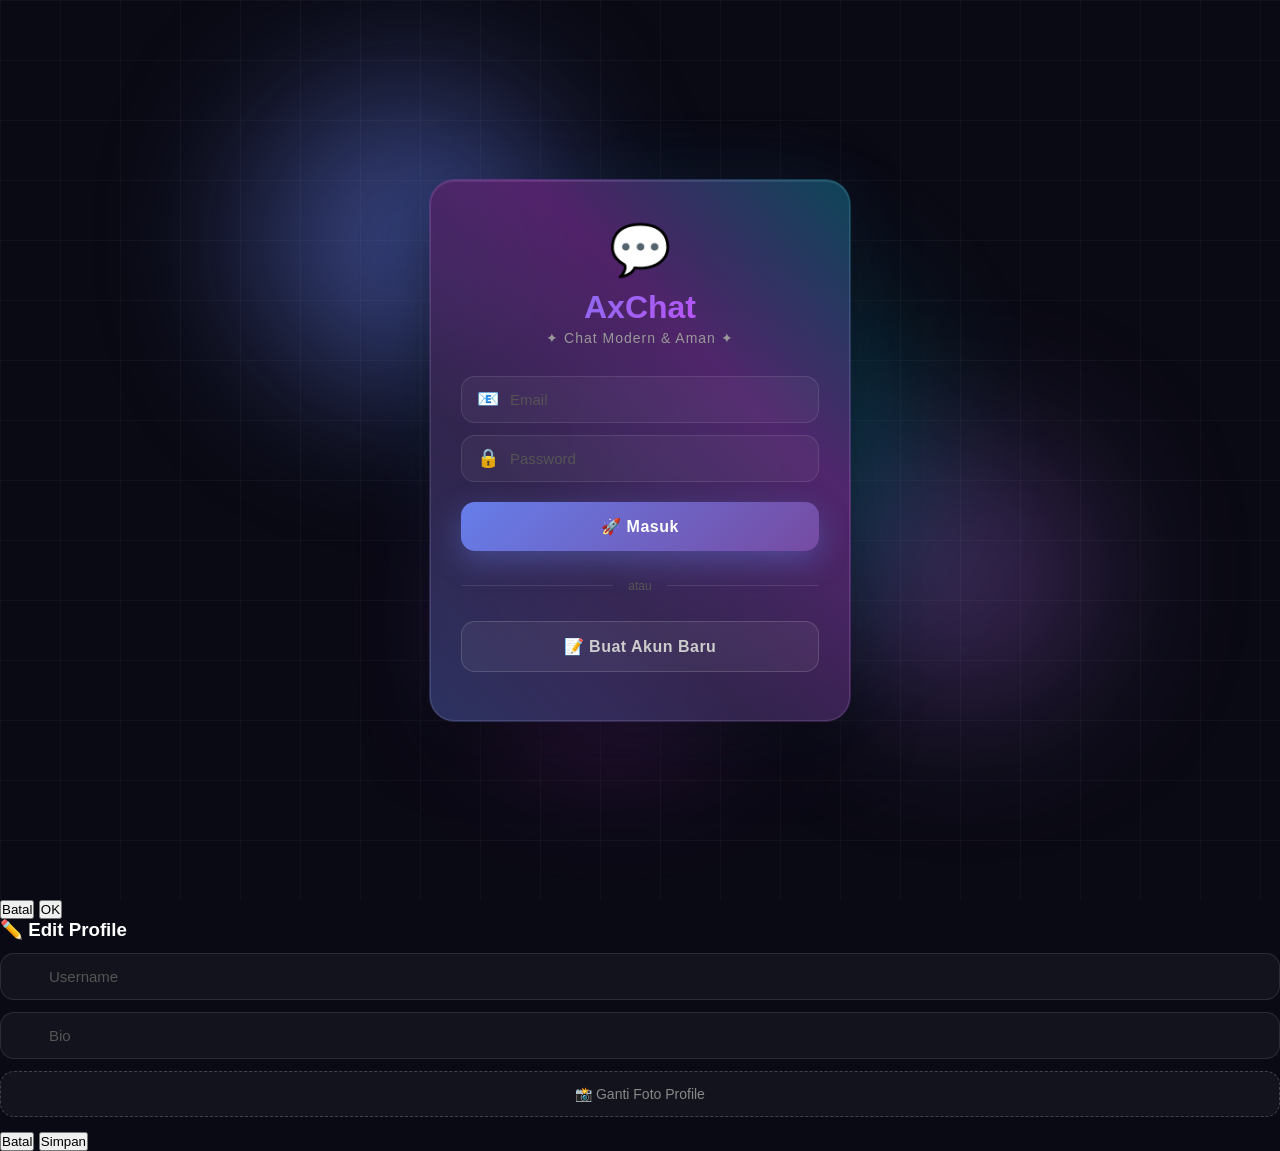
==== commit ed79eaa2: "Update index.html" ====
--- a/index.html
+++ b/index.html
@@ -60,8 +60,6 @@
     <!-- MAIN APP -->
     <div id="app">
         <div class="container">
-
-            <!-- SIDEBAR OVERLAY -->
             <div class="sidebar-overlay" id="sidebarOverlay"></div>
 
             <!-- SIDEBAR -->
@@ -82,7 +80,6 @@
 
             <!-- CHAT AREA -->
             <div class="chat" id="chatContainer">
-                <!-- HEADER -->
                 <div class="chat-header">
                     <button class="menu-toggle" id="btnMenuToggle">☰</button>
                     <div class="chat-header-info" id="chatHeaderInfo">
@@ -91,17 +88,12 @@
                     </div>
                 </div>
 
-                <!-- MESSAGES -->
                 <div class="messages" id="messages"></div>
 
-                <!-- SCROLL TO BOTTOM -->
                 <button class="scroll-bottom-btn" id="scrollBottomBtn">↓</button>
 
-                <!-- TYPING INDICATOR -->
                 <div class="typing-indicator" id="typingArea">
-                    <div class="typing-dots">
-                        <span></span><span></span><span></span>
-                    </div>
+                    <div class="typing-dots"><span></span><span></span><span></span></div>
                     <span id="typingText"></span>
                 </div>
 
@@ -109,17 +101,14 @@
                 <div class="chat-input-container">
                     <div class="chat-input-area">
                         <textarea id="msgInput" placeholder="Ketik pesan..." rows="1" autocomplete="off"></textarea>
-                        <button class="send-btn" id="btnSend">
-                            <span class="send-icon">➤</span>
-                        </button>
+                        <button class="send-btn" id="btnSend"><span class="send-icon">➤</span></button>
                     </div>
                 </div>
             </div>
-
         </div>
     </div>
 
-    <!-- PROFILE POPUP -->
+    <!-- PROFILE POPUP (lihat profil orang) -->
     <div class="popup-overlay" id="popupOverlay"></div>
     <div id="profilePopup">
         <img id="pImg" src="https://i.imgur.com/HeIi0wU.png">
@@ -129,6 +118,41 @@
         <button class="profile-close-btn" id="btnCloseProfile">Tutup</button>
     </div>
 
+    <!-- CUSTOM MODAL (untuk konfirmasi & alert) -->
+    <div class="modal-overlay" id="modalOverlay">
+        <div class="modal-box">
+            <p id="modalMessage"></p>
+            <div class="modal-buttons" id="modalButtons">
+                <button class="modal-btn modal-btn-cancel" id="modalCancel">Batal</button>
+                <button class="modal-btn modal-btn-ok" id="modalOk">OK</button>
+            </div>
+        </div>
+    </div>
+
+    <!-- TOAST NOTIFICATION -->
+    <div class="toast" id="toast"></div>
+
+    <!-- EDIT PROFILE MODAL (untuk edit sendiri) -->
+    <div class="modal-overlay" id="editProfileModal">
+        <div class="modal-box">
+            <h3>✏️ Edit Profile</h3>
+            <div class="input-group">
+                <input class="auth-input" id="editUsername" placeholder="Username">
+            </div>
+            <div class="input-group">
+                <input class="auth-input" id="editBio" placeholder="Bio">
+            </div>
+            <div class="file-upload" id="editFileLabel">
+                📸 Ganti Foto Profile
+                <input type="file" id="editPhotoFile" accept="image/*" style="display:none">
+            </div>
+            <div class="modal-buttons" style="margin-top:15px">
+                <button class="modal-btn modal-btn-cancel" id="cancelEditProfile">Batal</button>
+                <button class="modal-btn modal-btn-ok" id="saveEditProfile">Simpan</button>
+            </div>
+        </div>
+    </div>
+
     <script type="module" src="script.js"></script>
 </body>
 </html>
--- a/style.css
+++ b/style.css
@@ -0,0 +1,1122 @@
+/* ============================================ */
+/*               RESET & BASE                   */
+/* ============================================ */
+* {
+    margin: 0;
+    padding: 0;
+    box-sizing: border-box;
+}
+
+body {
+    font-family: 'Segoe UI', Tahoma, Geneva, Verdana, sans-serif;
+    color: white;
+    height: 100vh;
+    width: 100vw;
+    overflow: hidden;
+    position: fixed;
+    top: 0;
+    left: 0;
+    background: #0a0a14;
+}
+
+/* ============================================ */
+/*           BACKGROUND ANIMATION               */
+/* ============================================ */
+.bg-animation {
+    position: fixed;
+    top: 0;
+    left: 0;
+    width: 100%;
+    height: 100%;
+    z-index: 0;
+    pointer-events: none;
+}
+
+.bg-orb {
+    position: absolute;
+    border-radius: 50%;
+    filter: blur(80px);
+    opacity: 0.5;
+    animation: float 8s ease-in-out infinite;
+}
+
+.bg-orb:nth-child(1) {
+    width: 300px;
+    height: 300px;
+    background: #667eea;
+    top: 10%;
+    left: 20%;
+    animation-delay: 0s;
+}
+
+.bg-orb:nth-child(2) {
+    width: 250px;
+    height: 250px;
+    background: #764ba2;
+    top: 50%;
+    right: 15%;
+    animation-delay: -3s;
+}
+
+.bg-orb:nth-child(3) {
+    width: 200px;
+    height: 200px;
+    background: #e040fb;
+    bottom: 20%;
+    left: 40%;
+    animation-delay: -6s;
+}
+
+.bg-orb:nth-child(4) {
+    width: 350px;
+    height: 350px;
+    background: #00bcd4;
+    top: 30%;
+    right: 30%;
+    animation-delay: -4s;
+    opacity: 0.3;
+}
+
+@keyframes float {
+    0%, 100% { transform: translateY(0) scale(1); }
+    50% { transform: translateY(-30px) scale(1.1); }
+}
+
+.bg-grid {
+    position: absolute;
+    width: 100%;
+    height: 100%;
+    background-image: 
+        linear-gradient(rgba(255,255,255,0.03) 1px, transparent 1px),
+        linear-gradient(90deg, rgba(255,255,255,0.03) 1px, transparent 1px);
+    background-size: 60px 60px;
+    animation: gridMove 20s linear infinite;
+}
+
+@keyframes gridMove {
+    0% { transform: translate(0, 0); }
+    100% { transform: translate(-60px, -60px); }
+}
+
+/* ============================================ */
+/*              LOGIN PAGE                      */
+/* ============================================ */
+#authPage {
+    display: flex;
+    justify-content: center;
+    align-items: center;
+    height: 100vh;
+    width: 100vw;
+    padding: 20px;
+    position: relative;
+    z-index: 1;
+}
+
+.auth-card {
+    background: rgba(20, 20, 40, 0.8);
+    backdrop-filter: blur(30px);
+    -webkit-backdrop-filter: blur(30px);
+    border: 1px solid rgba(255, 255, 255, 0.15);
+    border-radius: 24px;
+    padding: 40px 30px;
+    width: 100%;
+    max-width: 420px;
+    box-shadow: 
+        0 30px 60px rgba(0, 0, 0, 0.5),
+        0 0 80px rgba(102, 126, 234, 0.1),
+        inset 0 1px 0 rgba(255, 255, 255, 0.1);
+    animation: fadeInUp 0.8s ease;
+    position: relative;
+}
+
+.auth-card::before {
+    content: '';
+    position: absolute;
+    top: -2px;
+    left: -2px;
+    right: -2px;
+    bottom: -2px;
+    background: linear-gradient(45deg, #667eea, #764ba2, #e040fb, #00bcd4);
+    border-radius: 26px;
+    z-index: -1;
+    opacity: 0.3;
+    animation: borderGlow 4s linear infinite;
+}
+
+@keyframes borderGlow {
+    0% { opacity: 0.2; }
+    50% { opacity: 0.5; }
+    100% { opacity: 0.2; }
+}
+
+@keyframes fadeInUp {
+    from { opacity: 0; transform: translateY(40px); }
+    to { opacity: 1; transform: translateY(0); }
+}
+
+.auth-logo {
+    text-align: center;
+    margin-bottom: 10px;
+    font-size: 50px;
+    animation: bounce 2s ease-in-out infinite;
+}
+
+@keyframes bounce {
+    0%, 100% { transform: translateY(0); }
+    50% { transform: translateY(-10px); }
+}
+
+.auth-card h2 {
+    text-align: center;
+    font-size: 32px;
+    margin-bottom: 4px;
+    font-weight: 800;
+    background: linear-gradient(135deg, #667eea, #e040fb);
+    -webkit-background-clip: text;
+    -webkit-text-fill-color: transparent;
+    background-clip: text;
+}
+
+.auth-card .subtitle {
+    text-align: center;
+    color: #999;
+    margin-bottom: 30px;
+    font-size: 14px;
+    letter-spacing: 1px;
+}
+
+.input-group {
+    position: relative;
+    margin: 12px 0;
+}
+
+.input-icon {
+    position: absolute;
+    left: 16px;
+    top: 50%;
+    transform: translateY(-50%);
+    font-size: 18px;
+    z-index: 2;
+}
+
+.auth-input {
+    width: 100%;
+    padding: 14px 18px 14px 48px;
+    margin: 0;
+    background: rgba(255, 255, 255, 0.04);
+    border: 1px solid rgba(255, 255, 255, 0.1);
+    border-radius: 14px;
+    color: white;
+    font-size: 15px;
+    transition: all 0.3s;
+    outline: none;
+}
+
+.auth-input:focus {
+    border-color: #667eea;
+    box-shadow: 0 0 25px rgba(102, 126, 234, 0.25);
+    background: rgba(255, 255, 255, 0.08);
+}
+
+.auth-input::placeholder {
+    color: #555;
+}
+
+.auth-btn {
+    width: 100%;
+    padding: 15px;
+    margin: 8px 0;
+    border: none;
+    border-radius: 14px;
+    font-size: 16px;
+    font-weight: 700;
+    cursor: pointer;
+    transition: all 0.3s;
+    letter-spacing: 0.5px;
+}
+
+.btn-primary {
+    background: linear-gradient(135deg, #667eea, #764ba2);
+    color: white;
+    box-shadow: 0 10px 30px rgba(102, 126, 234, 0.4);
+}
+
+.btn-primary:hover {
+    transform: translateY(-3px);
+    box-shadow: 0 15px 40px rgba(102, 126, 234, 0.6);
+}
+
+.btn-primary:active {
+    transform: translateY(-1px);
+}
+
+.btn-secondary {
+    background: rgba(255, 255, 255, 0.05);
+    color: #ccc;
+    border: 1px solid rgba(255, 255, 255, 0.15);
+}
+
+.btn-secondary:hover {
+    background: rgba(255, 255, 255, 0.1);
+    color: white;
+}
+
+.auth-divider {
+    display: flex;
+    align-items: center;
+    margin: 20px 0;
+    color: #555;
+    font-size: 12px;
+}
+
+.auth-divider::before,
+.auth-divider::after {
+    content: '';
+    flex: 1;
+    height: 1px;
+    background: rgba(255, 255, 255, 0.1);
+}
+
+.auth-divider span {
+    padding: 0 15px;
+}
+
+/* ============================================ */
+/*            PROFILE SETUP                     */
+/* ============================================ */
+#profileSetup {
+    display: none;
+    justify-content: center;
+    align-items: center;
+    height: 100vh;
+    width: 100vw;
+    padding: 20px;
+    position: relative;
+    z-index: 1;
+}
+
+.profile-card {
+    background: rgba(20, 20, 40, 0.8);
+    backdrop-filter: blur(30px);
+    -webkit-backdrop-filter: blur(30px);
+    border: 1px solid rgba(255, 255, 255, 0.15);
+    border-radius: 24px;
+    padding: 35px 30px;
+    width: 100%;
+    max-width: 420px;
+    box-shadow: 0 30px 60px rgba(0, 0, 0, 0.5);
+    position: relative;
+}
+
+.profile-card h2 {
+    text-align: center;
+    margin-bottom: 25px;
+    font-size: 26px;
+    background: linear-gradient(135deg, #667eea, #e040fb);
+    -webkit-background-clip: text;
+    -webkit-text-fill-color: transparent;
+    background-clip: text;
+}
+
+.file-upload {
+    display: block;
+    width: 100%;
+    padding: 14px;
+    margin: 8px 0;
+    background: rgba(255, 255, 255, 0.04);
+    border: 1px dashed rgba(255, 255, 255, 0.2);
+    border-radius: 14px;
+    color: #888;
+    cursor: pointer;
+    text-align: center;
+    transition: all 0.3s;
+    font-size: 14px;
+}
+
+.file-upload:hover {
+    border-color: #667eea;
+    color: #667eea;
+    background: rgba(102, 126, 234, 0.05);
+}
+
+/* ============================================ */
+/*               MAIN APP                       */
+/* ============================================ */
+#app {
+    display: none;
+    height: 100vh;
+    width: 100vw;
+    position: fixed;
+    top: 0;
+    left: 0;
+    z-index: 1;
+}
+
+.container {
+    display: flex;
+    width: 100%;
+    height: 100%;
+    position: relative;
+}
+
+/* ============================================ */
+/*               SIDEBAR                        */
+/* ============================================ */
+.sidebar {
+    position: fixed;
+    top: 0;
+    left: 0;
+    width: 330px;
+    max-width: 85vw;
+    height: 100vh;
+    background: rgba(10, 10, 24, 0.98);
+    backdrop-filter: blur(30px);
+    -webkit-backdrop-filter: blur(30px);
+    border-right: 1px solid rgba(255, 255, 255, 0.06);
+    z-index: 100;
+    transform: translateX(-100%);
+    transition: transform 0.35s cubic-bezier(0.4, 0, 0.2, 1);
+    display: flex;
+    flex-direction: column;
+    overflow: hidden;
+}
+
+.sidebar.open {
+    transform: translateX(0);
+}
+
+.sidebar-header {
+    padding: 20px;
+    border-bottom: 1px solid rgba(255, 255, 255, 0.08);
+}
+
+.sidebar-header h3 {
+    font-size: 18px;
+    display: flex;
+    align-items: center;
+    gap: 8px;
+    margin-bottom: 15px;
+}
+
+.search-bar {
+    display: flex;
+    gap: 8px;
+    margin-bottom: 12px;
+}
+
+.search-bar input {
+    flex: 1;
+    padding: 10px 14px;
+    background: rgba(255, 255, 255, 0.04);
+    border: 1px solid rgba(255, 255, 255, 0.08);
+    border-radius: 12px;
+    color: white;
+    font-size: 14px;
+    outline: none;
+    transition: all 0.3s;
+}
+
+.search-bar input:focus {
+    border-color: #667eea;
+}
+
+.search-bar button {
+    padding: 10px 14px;
+    background: linear-gradient(135deg, #667eea, #764ba2);
+    border: none;
+    border-radius: 12px;
+    color: white;
+    cursor: pointer;
+    font-weight: 600;
+    font-size: 13px;
+    white-space: nowrap;
+}
+
+#users {
+    flex: 1;
+    overflow-y: auto;
+    padding: 10px;
+}
+
+.user-card {
+    background: rgba(255, 255, 255, 0.02);
+    border: 1px solid rgba(255, 255, 255, 0.04);
+    border-radius: 14px;
+    padding: 12px;
+    margin: 5px 0;
+    cursor: pointer;
+    transition: all 0.25s;
+    display: flex;
+    align-items: center;
+    gap: 12px;
+}
+
+.user-card:hover {
+    background: rgba(102, 126, 234, 0.1);
+    border-color: rgba(102, 126, 234, 0.3);
+    transform: translateX(3px);
+}
+
+.user-card-avatar {
+    width: 42px;
+    height: 42px;
+    border-radius: 50%;
+    object-fit: cover;
+    border: 2px solid rgba(255, 255, 255, 0.1);
+}
+
+.user-card-info {
+    flex: 1;
+    min-width: 0;
+}
+
+.user-card-name {
+    font-weight: 600;
+    font-size: 14px;
+    white-space: nowrap;
+    overflow: hidden;
+    text-overflow: ellipsis;
+}
+
+.user-card-status {
+    font-size: 11px;
+    display: flex;
+    align-items: center;
+    gap: 5px;
+    margin-top: 2px;
+}
+
+.status-dot {
+    width: 7px;
+    height: 7px;
+    border-radius: 50%;
+    display: inline-block;
+    flex-shrink: 0;
+}
+
+.status-dot.online {
+    background: #00ff88;
+    box-shadow: 0 0 8px rgba(0, 255, 136, 0.5);
+}
+
+.status-dot.typing {
+    background: #ffaa00;
+    box-shadow: 0 0 8px rgba(255, 170, 0, 0.5);
+    animation: pulse 1s infinite;
+}
+
+.status-dot.offline {
+    background: #555;
+}
+
+@keyframes pulse {
+    0%, 100% { opacity: 1; }
+    50% { opacity: 0.4; }
+}
+
+.user-card-rating {
+    font-size: 12px;
+    color: #ffaa00;
+    flex-shrink: 0;
+}
+
+.sidebar-buttons {
+    padding: 10px 20px;
+    border-top: 1px solid rgba(255, 255, 255, 0.08);
+}
+
+.edit-profile-btn, .logout-btn {
+    width: 100%;
+    padding: 10px;
+    background: rgba(255, 255, 255, 0.03);
+    border: 1px solid rgba(255, 255, 255, 0.08);
+    border-radius: 10px;
+    color: white;
+    cursor: pointer;
+    margin-top: 6px;
+    transition: all 0.3s;
+    font-size: 13px;
+    text-align: left;
+    padding-left: 14px;
+}
+
+.edit-profile-btn:hover {
+    background: rgba(255, 255, 255, 0.08);
+}
+
+.logout-btn {
+    background: rgba(255, 50, 50, 0.08);
+    border-color: rgba(255, 50, 50, 0.2);
+    color: #ff6b6b;
+}
+
+.logout-btn:hover {
+    background: rgba(255, 50, 50, 0.15);
+}
+
+.sidebar-overlay {
+    position: fixed;
+    top: 0;
+    left: 0;
+    width: 100%;
+    height: 100%;
+    background: rgba(0, 0, 0, 0.7);
+    backdrop-filter: blur(4px);
+    z-index: 99;
+    display: none;
+}
+
+.sidebar-overlay.show {
+    display: block;
+}
+
+/* ============================================ */
+/*               CHAT AREA                      */
+/* ============================================ */
+.chat {
+    flex: 1;
+    display: flex;
+    flex-direction: column;
+    width: 100%;
+    height: 100%;
+    background: rgba(8, 8, 18, 0.85);
+    backdrop-filter: blur(10px);
+    -webkit-backdrop-filter: blur(10px);
+}
+
+/* Header */
+.chat-header {
+    padding: 12px 15px;
+    background: rgba(10, 10, 22, 0.95);
+    border-bottom: 1px solid rgba(255, 255, 255, 0.05);
+    display: flex;
+    align-items: center;
+    gap: 10px;
+    flex-shrink: 0;
+    z-index: 10;
+    min-height: 56px;
+    backdrop-filter: blur(20px);
+    -webkit-backdrop-filter: blur(20px);
+}
+
+.menu-toggle {
+    background: none;
+    border: none;
+    color: white;
+    font-size: 24px;
+    cursor: pointer;
+    padding: 5px 8px;
+    display: flex;
+    align-items: center;
+    line-height: 1;
+    transition: transform 0.2s;
+}
+
+.menu-toggle:active {
+    transform: scale(0.9);
+}
+
+.chat-header-info {
+    flex: 1;
+    cursor: pointer;
+    min-width: 0;
+}
+
+.chat-header-title {
+    font-weight: 600;
+    font-size: 16px;
+    white-space: nowrap;
+    overflow: hidden;
+    text-overflow: ellipsis;
+}
+
+.global-badge {
+    background: linear-gradient(135deg, #667eea, #764ba2);
+    color: white;
+    padding: 3px 10px;
+    border-radius: 12px;
+    font-size: 10px;
+    font-weight: 600;
+    display: inline-block;
+    margin-top: 3px;
+    letter-spacing: 0.5px;
+}
+
+/* Messages */
+.messages {
+    flex: 1;
+    overflow-y: auto;
+    padding: 15px;
+    display: flex;
+    flex-direction: column;
+    gap: 6px;
+    -webkit-overflow-scrolling: touch;
+    scroll-behavior: smooth;
+}
+
+.msgRow {
+    display: flex;
+    gap: 6px;
+    animation: msgIn 0.3s ease;
+    flex-shrink: 0;
+}
+
+@keyframes msgIn {
+    from { opacity: 0; transform: translateY(10px); }
+    to { opacity: 1; transform: translateY(0); }
+}
+
+.msgRow.me {
+    justify-content: flex-end;
+}
+
+.msgRow.other {
+    justify-content: flex-start;
+}
+
+.avatar {
+    width: 30px;
+    height: 30px;
+    border-radius: 50%;
+    cursor: pointer;
+    object-fit: cover;
+    border: 2px solid rgba(255, 255, 255, 0.1);
+    transition: all 0.3s;
+    flex-shrink: 0;
+    margin-top: 2px;
+}
+
+.avatar:hover {
+    border-color: #667eea;
+    transform: scale(1.1);
+}
+
+.msg-content-wrapper {
+    display: flex;
+    flex-direction: column;
+    max-width: 70%;
+}
+
+.me .msg-content-wrapper {
+    align-items: flex-end;
+}
+
+.other .msg-content-wrapper {
+    align-items: flex-start;
+}
+
+.msg {
+    padding: 10px 14px;
+    border-radius: 18px;
+    font-size: 14px;
+    line-height: 1.5;
+    word-break: break-word;
+    overflow-wrap: break-word;
+    white-space: pre-wrap;
+    max-width: 100%;
+    position: relative;
+}
+
+.me .msg {
+    background: linear-gradient(135deg, #667eea, #764ba2);
+    color: white;
+    border-bottom-right-radius: 6px;
+}
+
+.other .msg {
+    background: rgba(35, 35, 55, 0.9);
+    color: #e0e0e0;
+    border-bottom-left-radius: 6px;
+    border: 1px solid rgba(255, 255, 255, 0.05);
+}
+
+.msg-time {
+    font-size: 10px;
+    color: rgba(255,255,255,0.5);
+    margin-top: 3px;
+    padding: 0 4px;
+}
+
+.me .msg-time {
+    text-align: right;
+}
+
+.msg-actions {
+    display: flex;
+    align-items: center;
+    gap: 3px;
+    margin-top: 3px;
+    flex-wrap: wrap;
+}
+
+.delete-btn {
+    background: none;
+    border: none;
+    color: rgba(255, 100, 100, 0.6);
+    cursor: pointer;
+    font-size: 11px;
+    padding: 2px 5px;
+    border-radius: 4px;
+    transition: all 0.3s;
+}
+
+.delete-btn:hover {
+    color: #ff4444;
+    background: rgba(255, 0, 0, 0.1);
+}
+
+.rate-container {
+    display: flex;
+    align-items: center;
+    gap: 2px;
+}
+
+.rate-btn {
+    background: none;
+    border: none;
+    cursor: pointer;
+    font-size: 15px;
+    padding: 2px;
+    transition: all 0.2s;
+    opacity: 0.4;
+    filter: grayscale(0.5);
+}
+
+.rate-btn:hover {
+    opacity: 1;
+    transform: scale(1.3);
+    filter: grayscale(0);
+}
+
+.rate-btn.rated {
+    opacity: 1;
+    filter: grayscale(0);
+}
+
+.rate-btn:disabled {
+    opacity: 0.25;
+    cursor: not-allowed;
+    filter: grayscale(1);
+}
+
+.rated-label {
+    font-size: 9px;
+    color: #777;
+    margin-left: 4px;
+}
+
+/* Scroll to bottom */
+.scroll-bottom-btn {
+    position: absolute;
+    bottom: 130px;
+    right: 15px;
+    width: 38px;
+    height: 38px;
+    background: rgba(30, 30, 50, 0.9);
+    border: 1px solid rgba(255, 255, 255, 0.1);
+    border-radius: 50%;
+    color: white;
+    cursor: pointer;
+    font-size: 18px;
+    display: none;
+    align-items: center;
+    justify-content: center;
+    z-index: 5;
+    transition: all 0.3s;
+    backdrop-filter: blur(10px);
+}
+
+.scroll-bottom-btn.show {
+    display: flex;
+}
+
+.scroll-bottom-btn:active {
+    transform: scale(0.9);
+}
+
+/* Typing indicator */
+.typing-indicator {
+    padding: 6px 18px;
+    font-size: 11px;
+    color: #ffaa00;
+    display: none;
+    align-items: center;
+    gap: 6px;
+    flex-shrink: 0;
+    min-height: 22px;
+    background: rgba(10, 10, 22, 0.5);
+}
+
+.typing-dots {
+    display: flex;
+    gap: 3px;
+}
+
+.typing-dots span {
+    width: 5px;
+    height: 5px;
+    background: #ffaa00;
+    border-radius: 50%;
+    animation: typingBounce 1.4s infinite;
+}
+
+.typing-dots span:nth-child(2) { animation-delay: 0.2s; }
+.typing-dots span:nth-child(3) { animation-delay: 0.4s; }
+
+@keyframes typingBounce {
+    0%, 60%, 100% { transform: translateY(0); }
+    30% { transform: translateY(-6px); }
+}
+
+/* ============================================ */
+/*         CHAT INPUT (WHATSAPP STYLE)          */
+/* ============================================ */
+.chat-input-container {
+    flex-shrink: 0;
+    z-index: 10;
+    background: rgba(10, 10, 22, 0.95);
+    border-top: 1px solid rgba(255, 255, 255, 0.05);
+    backdrop-filter: blur(20px);
+    -webkit-backdrop-filter: blur(20px);
+}
+
+.chat-input-area {
+    display: flex;
+    gap: 8px;
+    align-items: flex-end;
+    padding: 8px 12px;
+    min-height: 52px;
+}
+
+/* TEXTAREA - Mirip WhatsApp */
+.chat-input-area textarea {
+    flex: 1;
+    padding: 10px 16px;
+    background: rgba(255, 255, 255, 0.06);
+    border: 1px solid rgba(255, 255, 255, 0.1);
+    border-radius: 24px;
+    color: white;
+    font-size: 15px;
+    outline: none;
+    transition: all 0.3s;
+    min-width: 0;
+    max-height: 120px;
+    resize: none;
+    line-height: 1.4;
+    font-family: inherit;
+    overflow-y: auto;
+}
+
+.chat-input-area textarea::placeholder {
+    color: #555;
+    font-size: 14px;
+}
+
+.chat-input-area textarea:focus {
+    border-color: #667eea;
+    background: rgba(255, 255, 255, 0.08);
+    box-shadow: 0 0 20px rgba(102, 126, 234, 0.15);
+}
+
+/* Tombol Kirim Bulat */
+.send-btn {
+    width: 44px;
+    height: 44px;
+    min-width: 44px;
+    background: linear-gradient(135deg, #667eea, #764ba2);
+    border: none;
+    border-radius: 50%;
+    color: white;
+    cursor: pointer;
+    font-size: 18px;
+    transition: all 0.3s;
+    flex-shrink: 0;
+    display: flex;
+    align-items: center;
+    justify-content: center;
+    box-shadow: 0 5px 20px rgba(102, 126, 234, 0.3);
+    margin-bottom: 2px;
+}
+
+.send-btn:active {
+    transform: scale(0.9);
+    box-shadow: 0 2px 10px rgba(102, 126, 234, 0.3);
+}
+
+.send-icon {
+    font-size: 20px;
+    line-height: 1;
+}
+
+/* ============================================ */
+/*            PROFILE POPUP                     */
+/* ============================================ */
+#profilePopup {
+    display: none;
+    position: fixed;
+    top: 50%;
+    left: 50%;
+    transform: translate(-50%, -50%);
+    background: rgba(20, 20, 40, 0.98);
+    backdrop-filter: blur(30px);
+    -webkit-backdrop-filter: blur(30px);
+    border: 1px solid rgba(255, 255, 255, 0.1);
+    border-radius: 24px;
+    padding: 30px;
+    z-index: 200;
+    min-width: 280px;
+    max-width: 90vw;
+    text-align: center;
+    box-shadow: 0 30px 60px rgba(0, 0, 0, 0.7);
+}
+
+#profilePopup img {
+    width: 80px;
+    height: 80px;
+    border-radius: 50%;
+    object-fit: cover;
+    border: 3px solid rgba(255, 255, 255, 0.2);
+    margin-bottom: 15px;
+}
+
+#profilePopup h3 {
+    font-size: 20px;
+    margin-bottom: 5px;
+}
+
+#profilePopup p {
+    color: #999;
+    margin-bottom: 12px;
+    font-size: 13px;
+}
+
+.profile-close-btn {
+    padding: 10px 30px;
+    background: rgba(255, 255, 255, 0.08);
+    border: 1px solid rgba(255, 255, 255, 0.15);
+    border-radius: 12px;
+    color: white;
+    cursor: pointer;
+    transition: all 0.3s;
+    font-size: 14px;
+}
+
+.profile-close-btn:hover {
+    background: rgba(255, 255, 255, 0.15);
+}
+
+.popup-overlay {
+    display: none;
+    position: fixed;
+    top: 0;
+    left: 0;
+    width: 100%;
+    height: 100%;
+    background: rgba(0, 0, 0, 0.8);
+    backdrop-filter: blur(4px);
+    z-index: 199;
+}
+
+/* ============================================ */
+/*            MOBILE RESPONSIVE                 */
+/* ============================================ */
+@media (max-width: 768px) {
+    .msg-content-wrapper {
+        max-width: 80%;
+    }
+
+    .msg {
+        font-size: 13px;
+        padding: 8px 12px;
+    }
+
+    .chat-input-area {
+        padding: 6px 8px;
+        min-height: 48px;
+    }
+
+    .chat-input-area textarea {
+        font-size: 14px;
+        padding: 8px 14px;
+    }
+
+    .send-btn {
+        width: 40px;
+        height: 40px;
+        min-width: 40px;
+    }
+
+    .messages {
+        padding: 10px;
+    }
+
+    .chat-header {
+        padding: 8px 12px;
+        min-height: 48px;
+    }
+
+    .avatar {
+        width: 28px;
+        height: 28px;
+    }
+
+    .auth-card {
+        padding: 30px 20px;
+    }
+
+    .auth-card h2 {
+        font-size: 26px;
+    }
+
+    .sidebar {
+        width: 100%;
+        max-width: 320px;
+    }
+}
+
+@media (max-width: 400px) {
+    .msg-content-wrapper {
+        max-width: 85%;
+    }
+
+    .msg {
+        font-size: 12px;
+        padding: 7px 10px;
+    }
+
+    .chat-input-area textarea {
+        font-size: 13px;
+        padding: 7px 12px;
+    }
+
+    .send-btn {
+        width: 36px;
+        height: 36px;
+        min-width: 36px;
+    }
+}
+
+/* ============================================ */
+/*               SCROLLBAR                      */
+/* ============================================ */
+::-webkit-scrollbar {
+    width: 3px;
+}
+
+::-webkit-scrollbar-track {
+    background: transparent;
+}
+
+::-webkit-scrollbar-thumb {
+    background: rgba(255, 255, 255, 0.08);
+    border-radius: 10px;
+}
+
+/* ============================================ */
+/*            iOS SAFARI FIX                    */
+/* ============================================ */
+@supports (-webkit-touch-callout: none) {
+    body, #app, .sidebar {
+        height: -webkit-fill-available;
+    }
+}
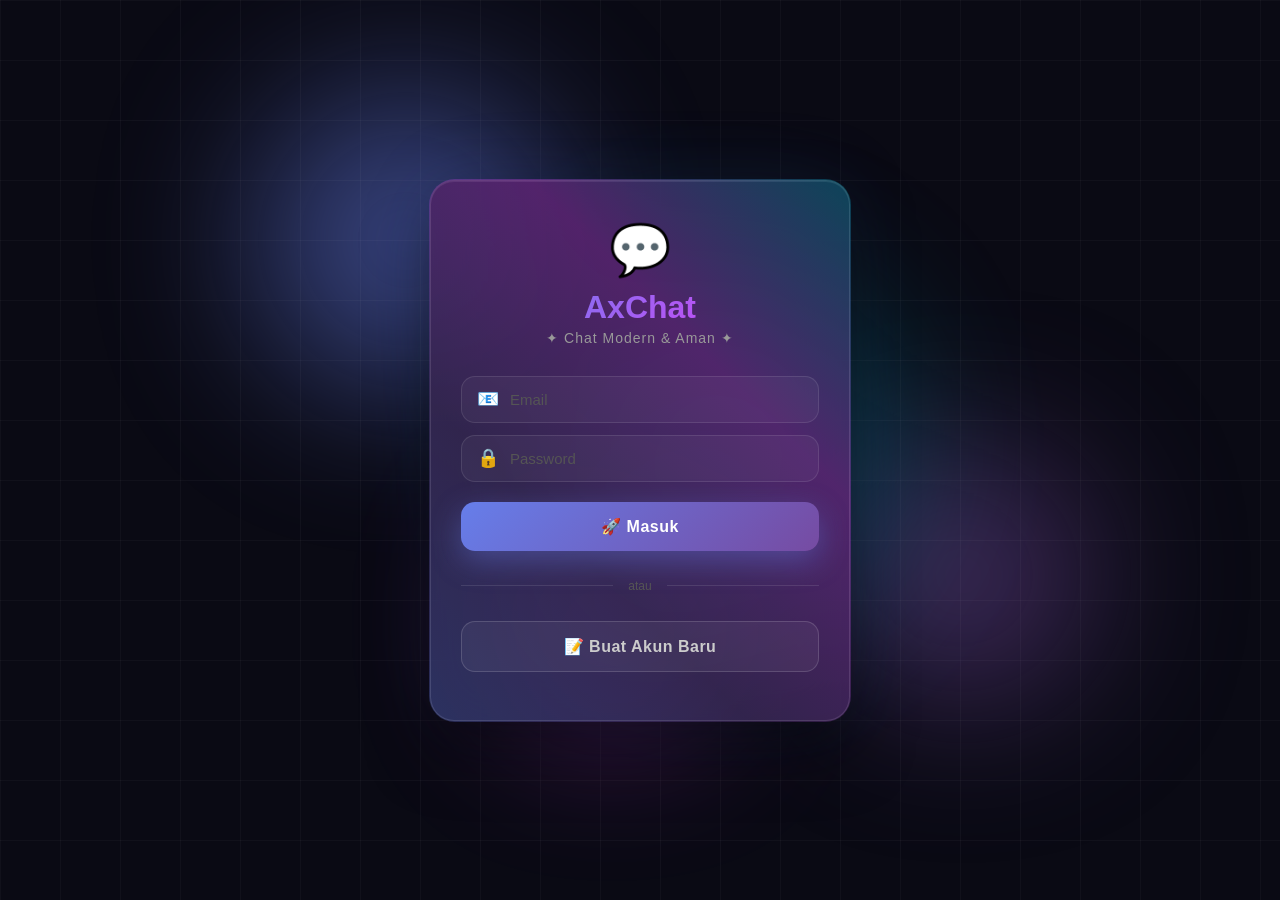
==== commit 2621dc86: "Update index.html" ====
--- a/index.html
+++ b/index.html
@@ -77,16 +77,18 @@
                     <button class="logout-btn" id="btnLogout">🚪 Log Out</button>
                 </div>
             </div>
+            <!-- CHAT INPUT AREA (WHATSAPP STYLE) - FIXED -->
+<div class="chat-input-container">
+    <div class="chat-input-area">
+        <div class="input-wrapper">
+            <textarea id="msgInput" placeholder="Ketik pesan..." rows="1" autocomplete="off"></textarea>
+        </div>
+        <button class="send-btn" id="btnSend">
+            <svg width="20" height="20" viewBox="0 0 24 24" fill="none" stroke="currentColor" stroke-width="2.5" stroke-linecap="round" stroke-linejoin="round"><line x1="22" y1="2" x2="11" y2="13"></line><polygon points="22 2 15 22 11 13 2 9 22 2"></polygon></svg>
+        </button>
+    </div>
+</div>
 
-            <!-- CHAT AREA -->
-            <div class="chat" id="chatContainer">
-                <div class="chat-header">
-                    <button class="menu-toggle" id="btnMenuToggle">☰</button>
-                    <div class="chat-header-info" id="chatHeaderInfo">
-                        <div class="chat-header-title" id="chatTitle">🌍 Global Chat</div>
-                        <span class="global-badge" id="chatBadge">Global</span>
-                    </div>
-                </div>
 
                 <div class="messages" id="messages"></div>
 
--- a/style.css
+++ b/style.css
@@ -1,1122 +1,203 @@
-/* ============================================ */
-/*               RESET & BASE                   */
-/* ============================================ */
-* {
-    margin: 0;
-    padding: 0;
-    box-sizing: border-box;
-}
-
-body {
-    font-family: 'Segoe UI', Tahoma, Geneva, Verdana, sans-serif;
-    color: white;
-    height: 100vh;
-    width: 100vw;
-    overflow: hidden;
-    position: fixed;
-    top: 0;
-    left: 0;
-    background: #0a0a14;
-}
-
-/* ============================================ */
-/*           BACKGROUND ANIMATION               */
-/* ============================================ */
-.bg-animation {
-    position: fixed;
-    top: 0;
-    left: 0;
-    width: 100%;
-    height: 100%;
-    z-index: 0;
-    pointer-events: none;
-}
-
-.bg-orb {
-    position: absolute;
-    border-radius: 50%;
-    filter: blur(80px);
-    opacity: 0.5;
-    animation: float 8s ease-in-out infinite;
-}
-
-.bg-orb:nth-child(1) {
-    width: 300px;
-    height: 300px;
-    background: #667eea;
-    top: 10%;
-    left: 20%;
-    animation-delay: 0s;
-}
-
-.bg-orb:nth-child(2) {
-    width: 250px;
-    height: 250px;
-    background: #764ba2;
-    top: 50%;
-    right: 15%;
-    animation-delay: -3s;
-}
-
-.bg-orb:nth-child(3) {
-    width: 200px;
-    height: 200px;
-    background: #e040fb;
-    bottom: 20%;
-    left: 40%;
-    animation-delay: -6s;
-}
-
-.bg-orb:nth-child(4) {
-    width: 350px;
-    height: 350px;
-    background: #00bcd4;
-    top: 30%;
-    right: 30%;
-    animation-delay: -4s;
-    opacity: 0.3;
-}
-
-@keyframes float {
-    0%, 100% { transform: translateY(0) scale(1); }
-    50% { transform: translateY(-30px) scale(1.1); }
-}
-
-.bg-grid {
-    position: absolute;
-    width: 100%;
-    height: 100%;
-    background-image: 
-        linear-gradient(rgba(255,255,255,0.03) 1px, transparent 1px),
-        linear-gradient(90deg, rgba(255,255,255,0.03) 1px, transparent 1px);
-    background-size: 60px 60px;
-    animation: gridMove 20s linear infinite;
-}
-
-@keyframes gridMove {
-    0% { transform: translate(0, 0); }
-    100% { transform: translate(-60px, -60px); }
-}
-
-/* ============================================ */
-/*              LOGIN PAGE                      */
-/* ============================================ */
-#authPage {
-    display: flex;
-    justify-content: center;
-    align-items: center;
-    height: 100vh;
-    width: 100vw;
-    padding: 20px;
-    position: relative;
-    z-index: 1;
-}
-
-.auth-card {
-    background: rgba(20, 20, 40, 0.8);
-    backdrop-filter: blur(30px);
-    -webkit-backdrop-filter: blur(30px);
-    border: 1px solid rgba(255, 255, 255, 0.15);
-    border-radius: 24px;
-    padding: 40px 30px;
-    width: 100%;
-    max-width: 420px;
-    box-shadow: 
-        0 30px 60px rgba(0, 0, 0, 0.5),
-        0 0 80px rgba(102, 126, 234, 0.1),
-        inset 0 1px 0 rgba(255, 255, 255, 0.1);
-    animation: fadeInUp 0.8s ease;
-    position: relative;
-}
-
-.auth-card::before {
-    content: '';
-    position: absolute;
-    top: -2px;
-    left: -2px;
-    right: -2px;
-    bottom: -2px;
-    background: linear-gradient(45deg, #667eea, #764ba2, #e040fb, #00bcd4);
-    border-radius: 26px;
-    z-index: -1;
-    opacity: 0.3;
-    animation: borderGlow 4s linear infinite;
-}
-
-@keyframes borderGlow {
-    0% { opacity: 0.2; }
-    50% { opacity: 0.5; }
-    100% { opacity: 0.2; }
-}
-
-@keyframes fadeInUp {
-    from { opacity: 0; transform: translateY(40px); }
-    to { opacity: 1; transform: translateY(0); }
-}
-
-.auth-logo {
-    text-align: center;
-    margin-bottom: 10px;
-    font-size: 50px;
-    animation: bounce 2s ease-in-out infinite;
-}
-
-@keyframes bounce {
-    0%, 100% { transform: translateY(0); }
-    50% { transform: translateY(-10px); }
-}
-
-.auth-card h2 {
-    text-align: center;
-    font-size: 32px;
-    margin-bottom: 4px;
-    font-weight: 800;
-    background: linear-gradient(135deg, #667eea, #e040fb);
-    -webkit-background-clip: text;
-    -webkit-text-fill-color: transparent;
-    background-clip: text;
-}
-
-.auth-card .subtitle {
-    text-align: center;
-    color: #999;
-    margin-bottom: 30px;
-    font-size: 14px;
-    letter-spacing: 1px;
-}
-
-.input-group {
-    position: relative;
-    margin: 12px 0;
-}
-
-.input-icon {
-    position: absolute;
-    left: 16px;
-    top: 50%;
-    transform: translateY(-50%);
-    font-size: 18px;
-    z-index: 2;
-}
-
-.auth-input {
-    width: 100%;
-    padding: 14px 18px 14px 48px;
-    margin: 0;
-    background: rgba(255, 255, 255, 0.04);
-    border: 1px solid rgba(255, 255, 255, 0.1);
-    border-radius: 14px;
-    color: white;
-    font-size: 15px;
-    transition: all 0.3s;
-    outline: none;
-}
-
-.auth-input:focus {
-    border-color: #667eea;
-    box-shadow: 0 0 25px rgba(102, 126, 234, 0.25);
-    background: rgba(255, 255, 255, 0.08);
-}
-
-.auth-input::placeholder {
-    color: #555;
-}
-
-.auth-btn {
-    width: 100%;
-    padding: 15px;
-    margin: 8px 0;
-    border: none;
-    border-radius: 14px;
-    font-size: 16px;
-    font-weight: 700;
-    cursor: pointer;
-    transition: all 0.3s;
-    letter-spacing: 0.5px;
-}
-
-.btn-primary {
-    background: linear-gradient(135deg, #667eea, #764ba2);
-    color: white;
-    box-shadow: 0 10px 30px rgba(102, 126, 234, 0.4);
-}
-
-.btn-primary:hover {
-    transform: translateY(-3px);
-    box-shadow: 0 15px 40px rgba(102, 126, 234, 0.6);
-}
-
-.btn-primary:active {
-    transform: translateY(-1px);
-}
-
-.btn-secondary {
-    background: rgba(255, 255, 255, 0.05);
-    color: #ccc;
-    border: 1px solid rgba(255, 255, 255, 0.15);
-}
-
-.btn-secondary:hover {
-    background: rgba(255, 255, 255, 0.1);
-    color: white;
-}
-
-.auth-divider {
-    display: flex;
-    align-items: center;
-    margin: 20px 0;
-    color: #555;
-    font-size: 12px;
-}
-
-.auth-divider::before,
-.auth-divider::after {
-    content: '';
-    flex: 1;
-    height: 1px;
-    background: rgba(255, 255, 255, 0.1);
-}
-
-.auth-divider span {
-    padding: 0 15px;
-}
-
-/* ============================================ */
-/*            PROFILE SETUP                     */
-/* ============================================ */
-#profileSetup {
-    display: none;
-    justify-content: center;
-    align-items: center;
-    height: 100vh;
-    width: 100vw;
-    padding: 20px;
-    position: relative;
-    z-index: 1;
-}
-
-.profile-card {
-    background: rgba(20, 20, 40, 0.8);
-    backdrop-filter: blur(30px);
-    -webkit-backdrop-filter: blur(30px);
-    border: 1px solid rgba(255, 255, 255, 0.15);
-    border-radius: 24px;
-    padding: 35px 30px;
-    width: 100%;
-    max-width: 420px;
-    box-shadow: 0 30px 60px rgba(0, 0, 0, 0.5);
-    position: relative;
-}
-
-.profile-card h2 {
-    text-align: center;
-    margin-bottom: 25px;
-    font-size: 26px;
-    background: linear-gradient(135deg, #667eea, #e040fb);
-    -webkit-background-clip: text;
-    -webkit-text-fill-color: transparent;
-    background-clip: text;
-}
-
-.file-upload {
-    display: block;
-    width: 100%;
-    padding: 14px;
-    margin: 8px 0;
-    background: rgba(255, 255, 255, 0.04);
-    border: 1px dashed rgba(255, 255, 255, 0.2);
-    border-radius: 14px;
-    color: #888;
-    cursor: pointer;
-    text-align: center;
-    transition: all 0.3s;
-    font-size: 14px;
-}
-
-.file-upload:hover {
-    border-color: #667eea;
-    color: #667eea;
-    background: rgba(102, 126, 234, 0.05);
-}
-
-/* ============================================ */
-/*               MAIN APP                       */
-/* ============================================ */
-#app {
-    display: none;
-    height: 100vh;
-    width: 100vw;
-    position: fixed;
-    top: 0;
-    left: 0;
-    z-index: 1;
-}
-
-.container {
-    display: flex;
-    width: 100%;
-    height: 100%;
-    position: relative;
-}
-
-/* ============================================ */
-/*               SIDEBAR                        */
-/* ============================================ */
-.sidebar {
-    position: fixed;
-    top: 0;
-    left: 0;
-    width: 330px;
-    max-width: 85vw;
-    height: 100vh;
-    background: rgba(10, 10, 24, 0.98);
-    backdrop-filter: blur(30px);
-    -webkit-backdrop-filter: blur(30px);
-    border-right: 1px solid rgba(255, 255, 255, 0.06);
-    z-index: 100;
-    transform: translateX(-100%);
-    transition: transform 0.35s cubic-bezier(0.4, 0, 0.2, 1);
-    display: flex;
-    flex-direction: column;
-    overflow: hidden;
-}
-
-.sidebar.open {
-    transform: translateX(0);
-}
-
-.sidebar-header {
-    padding: 20px;
-    border-bottom: 1px solid rgba(255, 255, 255, 0.08);
-}
-
-.sidebar-header h3 {
-    font-size: 18px;
-    display: flex;
-    align-items: center;
-    gap: 8px;
-    margin-bottom: 15px;
-}
-
-.search-bar {
-    display: flex;
-    gap: 8px;
-    margin-bottom: 12px;
-}
-
-.search-bar input {
-    flex: 1;
-    padding: 10px 14px;
-    background: rgba(255, 255, 255, 0.04);
-    border: 1px solid rgba(255, 255, 255, 0.08);
-    border-radius: 12px;
-    color: white;
-    font-size: 14px;
-    outline: none;
-    transition: all 0.3s;
-}
-
-.search-bar input:focus {
-    border-color: #667eea;
-}
-
-.search-bar button {
-    padding: 10px 14px;
-    background: linear-gradient(135deg, #667eea, #764ba2);
-    border: none;
-    border-radius: 12px;
-    color: white;
-    cursor: pointer;
-    font-weight: 600;
-    font-size: 13px;
-    white-space: nowrap;
-}
-
-#users {
-    flex: 1;
-    overflow-y: auto;
-    padding: 10px;
-}
-
-.user-card {
-    background: rgba(255, 255, 255, 0.02);
-    border: 1px solid rgba(255, 255, 255, 0.04);
-    border-radius: 14px;
-    padding: 12px;
-    margin: 5px 0;
-    cursor: pointer;
-    transition: all 0.25s;
-    display: flex;
-    align-items: center;
-    gap: 12px;
-}
-
-.user-card:hover {
-    background: rgba(102, 126, 234, 0.1);
-    border-color: rgba(102, 126, 234, 0.3);
-    transform: translateX(3px);
-}
-
-.user-card-avatar {
-    width: 42px;
-    height: 42px;
-    border-radius: 50%;
-    object-fit: cover;
-    border: 2px solid rgba(255, 255, 255, 0.1);
-}
-
-.user-card-info {
-    flex: 1;
-    min-width: 0;
-}
-
-.user-card-name {
-    font-weight: 600;
-    font-size: 14px;
-    white-space: nowrap;
-    overflow: hidden;
-    text-overflow: ellipsis;
-}
-
-.user-card-status {
-    font-size: 11px;
-    display: flex;
-    align-items: center;
-    gap: 5px;
-    margin-top: 2px;
-}
-
-.status-dot {
-    width: 7px;
-    height: 7px;
-    border-radius: 50%;
-    display: inline-block;
-    flex-shrink: 0;
-}
-
-.status-dot.online {
-    background: #00ff88;
-    box-shadow: 0 0 8px rgba(0, 255, 136, 0.5);
-}
-
-.status-dot.typing {
-    background: #ffaa00;
-    box-shadow: 0 0 8px rgba(255, 170, 0, 0.5);
-    animation: pulse 1s infinite;
-}
-
-.status-dot.offline {
-    background: #555;
-}
-
-@keyframes pulse {
-    0%, 100% { opacity: 1; }
-    50% { opacity: 0.4; }
-}
-
-.user-card-rating {
-    font-size: 12px;
-    color: #ffaa00;
-    flex-shrink: 0;
-}
-
-.sidebar-buttons {
-    padding: 10px 20px;
-    border-top: 1px solid rgba(255, 255, 255, 0.08);
-}
-
-.edit-profile-btn, .logout-btn {
-    width: 100%;
-    padding: 10px;
-    background: rgba(255, 255, 255, 0.03);
-    border: 1px solid rgba(255, 255, 255, 0.08);
-    border-radius: 10px;
-    color: white;
-    cursor: pointer;
-    margin-top: 6px;
-    transition: all 0.3s;
-    font-size: 13px;
-    text-align: left;
-    padding-left: 14px;
-}
-
-.edit-profile-btn:hover {
-    background: rgba(255, 255, 255, 0.08);
-}
-
-.logout-btn {
-    background: rgba(255, 50, 50, 0.08);
-    border-color: rgba(255, 50, 50, 0.2);
-    color: #ff6b6b;
-}
-
-.logout-btn:hover {
-    background: rgba(255, 50, 50, 0.15);
-}
-
-.sidebar-overlay {
-    position: fixed;
-    top: 0;
-    left: 0;
-    width: 100%;
-    height: 100%;
-    background: rgba(0, 0, 0, 0.7);
-    backdrop-filter: blur(4px);
-    z-index: 99;
-    display: none;
-}
-
-.sidebar-overlay.show {
-    display: block;
-}
-
-/* ============================================ */
-/*               CHAT AREA                      */
-/* ============================================ */
-.chat {
-    flex: 1;
-    display: flex;
-    flex-direction: column;
-    width: 100%;
-    height: 100%;
-    background: rgba(8, 8, 18, 0.85);
-    backdrop-filter: blur(10px);
-    -webkit-backdrop-filter: blur(10px);
-}
-
-/* Header */
-.chat-header {
-    padding: 12px 15px;
-    background: rgba(10, 10, 22, 0.95);
-    border-bottom: 1px solid rgba(255, 255, 255, 0.05);
-    display: flex;
-    align-items: center;
-    gap: 10px;
-    flex-shrink: 0;
-    z-index: 10;
-    min-height: 56px;
-    backdrop-filter: blur(20px);
-    -webkit-backdrop-filter: blur(20px);
-}
-
-.menu-toggle {
-    background: none;
-    border: none;
-    color: white;
-    font-size: 24px;
-    cursor: pointer;
-    padding: 5px 8px;
-    display: flex;
-    align-items: center;
-    line-height: 1;
-    transition: transform 0.2s;
-}
-
-.menu-toggle:active {
-    transform: scale(0.9);
-}
-
-.chat-header-info {
-    flex: 1;
-    cursor: pointer;
-    min-width: 0;
-}
-
-.chat-header-title {
-    font-weight: 600;
-    font-size: 16px;
-    white-space: nowrap;
-    overflow: hidden;
-    text-overflow: ellipsis;
-}
-
-.global-badge {
-    background: linear-gradient(135deg, #667eea, #764ba2);
-    color: white;
-    padding: 3px 10px;
-    border-radius: 12px;
-    font-size: 10px;
-    font-weight: 600;
-    display: inline-block;
-    margin-top: 3px;
-    letter-spacing: 0.5px;
-}
+*{margin:0;padding:0;box-sizing:border-box}
+body{
+    font-family:'Segoe UI',Tahoma,Geneva,Verdana,sans-serif;
+    color:#fff;
+    height:100vh;width:100vw;
+    overflow:hidden;
+    position:fixed;top:0;left:0;
+    background:#0a0a14;
+}
+
+/* Background */
+.bg-animation{position:fixed;top:0;left:0;width:100%;height:100%;z-index:0;pointer-events:none}
+.bg-orb{position:absolute;border-radius:50%;filter:blur(80px);opacity:0.5;animation:float 8s ease-in-out infinite}
+.bg-orb:nth-child(1){width:300px;height:300px;background:#667eea;top:10%;left:20%;animation-delay:0s}
+.bg-orb:nth-child(2){width:250px;height:250px;background:#764ba2;top:50%;right:15%;animation-delay:-3s}
+.bg-orb:nth-child(3){width:200px;height:200px;background:#e040fb;bottom:20%;left:40%;animation-delay:-6s}
+.bg-orb:nth-child(4){width:350px;height:350px;background:#00bcd4;top:30%;right:30%;animation-delay:-4s;opacity:0.3}
+@keyframes float{0%,100%{transform:translateY(0) scale(1)}50%{transform:translateY(-30px) scale(1.1)}}
+.bg-grid{position:absolute;width:100%;height:100%;background-image:linear-gradient(rgba(255,255,255,.03) 1px,transparent 1px),linear-gradient(90deg,rgba(255,255,255,.03) 1px,transparent 1px);background-size:60px 60px;animation:gridMove 20s linear infinite}
+@keyframes gridMove{0%{transform:translate(0,0)}100%{transform:translate(-60px,-60px)}}
+
+/* Auth */
+#authPage{display:flex;justify-content:center;align-items:center;height:100vh;width:100vw;padding:20px;position:relative;z-index:1}
+.auth-card{background:rgba(20,20,40,.8);backdrop-filter:blur(30px);border:1px solid rgba(255,255,255,.15);border-radius:24px;padding:40px 30px;width:100%;max-width:420px;box-shadow:0 30px 60px rgba(0,0,0,.5),0 0 80px rgba(102,126,234,.1),inset 0 1px 0 rgba(255,255,255,.1);animation:fadeInUp .8s ease;position:relative}
+.auth-card::before{content:'';position:absolute;top:-2px;left:-2px;right:-2px;bottom:-2px;background:linear-gradient(45deg,#667eea,#764ba2,#e040fb,#00bcd4);border-radius:26px;z-index:-1;opacity:.3;animation:borderGlow 4s linear infinite}
+@keyframes borderGlow{0%{opacity:.2}50%{opacity:.5}100%{opacity:.2}}
+@keyframes fadeInUp{from{opacity:0;transform:translateY(40px)}to{opacity:1;transform:translateY(0)}}
+.auth-logo{text-align:center;margin-bottom:10px;font-size:50px;animation:bounce 2s ease-in-out infinite}
+@keyframes bounce{0%,100%{transform:translateY(0)}50%{transform:translateY(-10px)}}
+.auth-card h2{text-align:center;font-size:32px;margin-bottom:4px;font-weight:800;background:linear-gradient(135deg,#667eea,#e040fb);-webkit-background-clip:text;-webkit-text-fill-color:transparent;background-clip:text}
+.auth-card .subtitle{text-align:center;color:#999;margin-bottom:30px;font-size:14px;letter-spacing:1px}
+.input-group{position:relative;margin:12px 0}
+.input-icon{position:absolute;left:16px;top:50%;transform:translateY(-50%);font-size:18px;z-index:2}
+.auth-input{width:100%;padding:14px 18px 14px 48px;margin:0;background:rgba(255,255,255,.04);border:1px solid rgba(255,255,255,.1);border-radius:14px;color:#fff;font-size:15px;transition:all .3s;outline:none}
+.auth-input:focus{border-color:#667eea;box-shadow:0 0 25px rgba(102,126,234,.25);background:rgba(255,255,255,.08)}
+.auth-input::placeholder{color:#555}
+.auth-btn{width:100%;padding:15px;margin:8px 0;border:none;border-radius:14px;font-size:16px;font-weight:700;cursor:pointer;transition:all .3s;letter-spacing:.5px}
+.btn-primary{background:linear-gradient(135deg,#667eea,#764ba2);color:#fff;box-shadow:0 10px 30px rgba(102,126,234,.4)}
+.btn-primary:hover{transform:translateY(-3px);box-shadow:0 15px 40px rgba(102,126,234,.6)}
+.btn-primary:active{transform:translateY(-1px)}
+.btn-secondary{background:rgba(255,255,255,.05);color:#ccc;border:1px solid rgba(255,255,255,.15)}
+.btn-secondary:hover{background:rgba(255,255,255,.1);color:#fff}
+.auth-divider{display:flex;align-items:center;margin:20px 0;color:#555;font-size:12px}
+.auth-divider::before,.auth-divider::after{content:'';flex:1;height:1px;background:rgba(255,255,255,.1)}
+.auth-divider span{padding:0 15px}
+
+/* Profile Setup */
+#profileSetup{display:none;justify-content:center;align-items:center;height:100vh;width:100vw;padding:20px;position:relative;z-index:1}
+.profile-card{background:rgba(20,20,40,.8);backdrop-filter:blur(30px);border:1px solid rgba(255,255,255,.15);border-radius:24px;padding:35px 30px;width:100%;max-width:420px;box-shadow:0 30px 60px rgba(0,0,0,.5);position:relative}
+.profile-card h2{text-align:center;margin-bottom:25px;font-size:26px;background:linear-gradient(135deg,#667eea,#e040fb);-webkit-background-clip:text;-webkit-text-fill-color:transparent;background-clip:text}
+.file-upload{display:block;width:100%;padding:14px;margin:8px 0;background:rgba(255,255,255,.04);border:1px dashed rgba(255,255,255,.2);border-radius:14px;color:#888;cursor:pointer;text-align:center;transition:all .3s;font-size:14px}
+.file-upload:hover{border-color:#667eea;color:#667eea;background:rgba(102,126,234,.05)}
+
+/* App */
+#app{display:none;height:100vh;width:100vw;position:fixed;top:0;left:0;z-index:1}
+.container{display:flex;width:100%;height:100%;position:relative}
+
+/* Sidebar */
+.sidebar{position:fixed;top:0;left:0;width:330px;max-width:85vw;height:100vh;background:rgba(10,10,24,.98);backdrop-filter:blur(30px);border-right:1px solid rgba(255,255,255,.06);z-index:100;transform:translateX(-100%);transition:transform .35s cubic-bezier(.4,0,.2,1);display:flex;flex-direction:column;overflow:hidden}
+.sidebar.open{transform:translateX(0)}
+.sidebar-header{padding:20px;border-bottom:1px solid rgba(255,255,255,.08)}
+.sidebar-header h3{font-size:18px;display:flex;align-items:center;gap:8px;margin-bottom:15px}
+.search-bar{display:flex;gap:8px;margin-bottom:12px}
+.search-bar input{flex:1;padding:10px 14px;background:rgba(255,255,255,.04);border:1px solid rgba(255,255,255,.08);border-radius:12px;color:#fff;font-size:14px;outline:none;transition:all .3s}
+.search-bar input:focus{border-color:#667eea}
+.search-bar button{padding:10px 14px;background:linear-gradient(135deg,#667eea,#764ba2);border:none;border-radius:12px;color:#fff;cursor:pointer;font-weight:600;font-size:13px;white-space:nowrap}
+#users{flex:1;overflow-y:auto;padding:10px}
+.user-card{background:rgba(255,255,255,.02);border:1px solid rgba(255,255,255,.04);border-radius:14px;padding:12px;margin:5px 0;cursor:pointer;transition:all .25s;display:flex;align-items:center;gap:12px}
+.user-card:hover{background:rgba(102,126,234,.1);border-color:rgba(102,126,234,.3);transform:translateX(3px)}
+.user-card-avatar{width:42px;height:42px;border-radius:50%;object-fit:cover;border:2px solid rgba(255,255,255,.1)}
+.user-card-info{flex:1;min-width:0}
+.user-card-name{font-weight:600;font-size:14px;white-space:nowrap;overflow:hidden;text-overflow:ellipsis}
+.user-card-status{font-size:11px;display:flex;align-items:center;gap:5px;margin-top:2px}
+.status-dot{width:7px;height:7px;border-radius:50%;display:inline-block;flex-shrink:0}
+.status-dot.online{background:#00ff88;box-shadow:0 0 8px rgba(0,255,136,.5)}
+.status-dot.typing{background:#ffaa00;box-shadow:0 0 8px rgba(255,170,0,.5);animation:pulse 1s infinite}
+.status-dot.offline{background:#555}
+@keyframes pulse{0%,100%{opacity:1}50%{opacity:.4}}
+.user-card-rating{font-size:12px;color:#ffaa00;flex-shrink:0}
+.sidebar-buttons{padding:10px 20px;border-top:1px solid rgba(255,255,255,.08)}
+.edit-profile-btn,.logout-btn{width:100%;padding:10px;background:rgba(255,255,255,.03);border:1px solid rgba(255,255,255,.08);border-radius:10px;color:#fff;cursor:pointer;margin-top:6px;transition:all .3s;font-size:13px;text-align:left;padding-left:14px}
+.edit-profile-btn:hover{background:rgba(255,255,255,.08)}
+.logout-btn{background:rgba(255,50,50,.08);border-color:rgba(255,50,50,.2);color:#ff6b6b}
+.logout-btn:hover{background:rgba(255,50,50,.15)}
+.sidebar-overlay{position:fixed;top:0;left:0;width:100%;height:100%;background:rgba(0,0,0,.7);backdrop-filter:blur(4px);z-index:99;display:none}
+.sidebar-overlay.show{display:block}
+
+/* Chat */
+.chat{flex:1;display:flex;flex-direction:column;width:100%;height:100%;background:rgba(8,8,18,.85);backdrop-filter:blur(10px)}
+.chat-header{padding:12px 15px;background:rgba(10,10,22,.95);border-bottom:1px solid rgba(255,255,255,.05);display:flex;align-items:center;gap:10px;flex-shrink:0;z-index:10;min-height:56px;backdrop-filter:blur(20px)}
+.menu-toggle{background:none;border:none;color:#fff;font-size:24px;cursor:pointer;padding:5px 8px;display:flex;align-items:center;line-height:1;transition:transform .2s}
+.menu-toggle:active{transform:scale(.9)}
+.chat-header-info{flex:1;cursor:pointer;min-width:0}
+.chat-header-title{font-weight:600;font-size:16px;white-space:nowrap;overflow:hidden;text-overflow:ellipsis}
+.global-badge{background:linear-gradient(135deg,#667eea,#764ba2);color:#fff;padding:3px 10px;border-radius:12px;font-size:10px;font-weight:600;display:inline-block;margin-top:3px;letter-spacing:.5px}
 
 /* Messages */
-.messages {
-    flex: 1;
-    overflow-y: auto;
-    padding: 15px;
-    display: flex;
-    flex-direction: column;
-    gap: 6px;
-    -webkit-overflow-scrolling: touch;
-    scroll-behavior: smooth;
-}
-
-.msgRow {
-    display: flex;
-    gap: 6px;
-    animation: msgIn 0.3s ease;
-    flex-shrink: 0;
-}
-
-@keyframes msgIn {
-    from { opacity: 0; transform: translateY(10px); }
-    to { opacity: 1; transform: translateY(0); }
-}
-
-.msgRow.me {
-    justify-content: flex-end;
-}
-
-.msgRow.other {
-    justify-content: flex-start;
-}
-
-.avatar {
-    width: 30px;
-    height: 30px;
-    border-radius: 50%;
-    cursor: pointer;
-    object-fit: cover;
-    border: 2px solid rgba(255, 255, 255, 0.1);
-    transition: all 0.3s;
-    flex-shrink: 0;
-    margin-top: 2px;
-}
-
-.avatar:hover {
-    border-color: #667eea;
-    transform: scale(1.1);
-}
-
-.msg-content-wrapper {
-    display: flex;
-    flex-direction: column;
-    max-width: 70%;
-}
-
-.me .msg-content-wrapper {
-    align-items: flex-end;
-}
-
-.other .msg-content-wrapper {
-    align-items: flex-start;
-}
-
-.msg {
-    padding: 10px 14px;
-    border-radius: 18px;
-    font-size: 14px;
-    line-height: 1.5;
-    word-break: break-word;
-    overflow-wrap: break-word;
-    white-space: pre-wrap;
-    max-width: 100%;
-    position: relative;
-}
-
-.me .msg {
-    background: linear-gradient(135deg, #667eea, #764ba2);
-    color: white;
-    border-bottom-right-radius: 6px;
-}
-
-.other .msg {
-    background: rgba(35, 35, 55, 0.9);
-    color: #e0e0e0;
-    border-bottom-left-radius: 6px;
-    border: 1px solid rgba(255, 255, 255, 0.05);
-}
-
-.msg-time {
-    font-size: 10px;
-    color: rgba(255,255,255,0.5);
-    margin-top: 3px;
-    padding: 0 4px;
-}
-
-.me .msg-time {
-    text-align: right;
-}
-
-.msg-actions {
-    display: flex;
-    align-items: center;
-    gap: 3px;
-    margin-top: 3px;
-    flex-wrap: wrap;
-}
-
-.delete-btn {
-    background: none;
-    border: none;
-    color: rgba(255, 100, 100, 0.6);
-    cursor: pointer;
-    font-size: 11px;
-    padding: 2px 5px;
-    border-radius: 4px;
-    transition: all 0.3s;
-}
-
-.delete-btn:hover {
-    color: #ff4444;
-    background: rgba(255, 0, 0, 0.1);
-}
-
-.rate-container {
-    display: flex;
-    align-items: center;
-    gap: 2px;
-}
-
-.rate-btn {
-    background: none;
-    border: none;
-    cursor: pointer;
-    font-size: 15px;
-    padding: 2px;
-    transition: all 0.2s;
-    opacity: 0.4;
-    filter: grayscale(0.5);
-}
-
-.rate-btn:hover {
-    opacity: 1;
-    transform: scale(1.3);
-    filter: grayscale(0);
-}
-
-.rate-btn.rated {
-    opacity: 1;
-    filter: grayscale(0);
-}
-
-.rate-btn:disabled {
-    opacity: 0.25;
-    cursor: not-allowed;
-    filter: grayscale(1);
-}
-
-.rated-label {
-    font-size: 9px;
-    color: #777;
-    margin-left: 4px;
-}
-
-/* Scroll to bottom */
-.scroll-bottom-btn {
-    position: absolute;
-    bottom: 130px;
-    right: 15px;
-    width: 38px;
-    height: 38px;
-    background: rgba(30, 30, 50, 0.9);
-    border: 1px solid rgba(255, 255, 255, 0.1);
-    border-radius: 50%;
-    color: white;
-    cursor: pointer;
-    font-size: 18px;
-    display: none;
-    align-items: center;
-    justify-content: center;
-    z-index: 5;
-    transition: all 0.3s;
-    backdrop-filter: blur(10px);
-}
-
-.scroll-bottom-btn.show {
-    display: flex;
-}
-
-.scroll-bottom-btn:active {
-    transform: scale(0.9);
-}
-
-/* Typing indicator */
-.typing-indicator {
-    padding: 6px 18px;
-    font-size: 11px;
-    color: #ffaa00;
-    display: none;
-    align-items: center;
-    gap: 6px;
-    flex-shrink: 0;
-    min-height: 22px;
-    background: rgba(10, 10, 22, 0.5);
-}
-
-.typing-dots {
-    display: flex;
-    gap: 3px;
-}
-
-.typing-dots span {
-    width: 5px;
-    height: 5px;
-    background: #ffaa00;
-    border-radius: 50%;
-    animation: typingBounce 1.4s infinite;
-}
-
-.typing-dots span:nth-child(2) { animation-delay: 0.2s; }
-.typing-dots span:nth-child(3) { animation-delay: 0.4s; }
-
-@keyframes typingBounce {
-    0%, 60%, 100% { transform: translateY(0); }
-    30% { transform: translateY(-6px); }
-}
-
-/* ============================================ */
-/*         CHAT INPUT (WHATSAPP STYLE)          */
-/* ============================================ */
-.chat-input-container {
-    flex-shrink: 0;
-    z-index: 10;
-    background: rgba(10, 10, 22, 0.95);
-    border-top: 1px solid rgba(255, 255, 255, 0.05);
-    backdrop-filter: blur(20px);
-    -webkit-backdrop-filter: blur(20px);
-}
-
-.chat-input-area {
-    display: flex;
-    gap: 8px;
-    align-items: flex-end;
-    padding: 8px 12px;
-    min-height: 52px;
-}
-
-/* TEXTAREA - Mirip WhatsApp */
-.chat-input-area textarea {
-    flex: 1;
-    padding: 10px 16px;
-    background: rgba(255, 255, 255, 0.06);
-    border: 1px solid rgba(255, 255, 255, 0.1);
-    border-radius: 24px;
-    color: white;
-    font-size: 15px;
-    outline: none;
-    transition: all 0.3s;
-    min-width: 0;
-    max-height: 120px;
-    resize: none;
-    line-height: 1.4;
-    font-family: inherit;
-    overflow-y: auto;
-}
-
-.chat-input-area textarea::placeholder {
-    color: #555;
-    font-size: 14px;
-}
-
-.chat-input-area textarea:focus {
-    border-color: #667eea;
-    background: rgba(255, 255, 255, 0.08);
-    box-shadow: 0 0 20px rgba(102, 126, 234, 0.15);
-}
-
-/* Tombol Kirim Bulat */
-.send-btn {
-    width: 44px;
-    height: 44px;
-    min-width: 44px;
-    background: linear-gradient(135deg, #667eea, #764ba2);
-    border: none;
-    border-radius: 50%;
-    color: white;
-    cursor: pointer;
-    font-size: 18px;
-    transition: all 0.3s;
-    flex-shrink: 0;
-    display: flex;
-    align-items: center;
-    justify-content: center;
-    box-shadow: 0 5px 20px rgba(102, 126, 234, 0.3);
-    margin-bottom: 2px;
-}
-
-.send-btn:active {
-    transform: scale(0.9);
-    box-shadow: 0 2px 10px rgba(102, 126, 234, 0.3);
-}
-
-.send-icon {
-    font-size: 20px;
-    line-height: 1;
-}
-
-/* ============================================ */
-/*            PROFILE POPUP                     */
-/* ============================================ */
-#profilePopup {
-    display: none;
-    position: fixed;
-    top: 50%;
-    left: 50%;
-    transform: translate(-50%, -50%);
-    background: rgba(20, 20, 40, 0.98);
-    backdrop-filter: blur(30px);
-    -webkit-backdrop-filter: blur(30px);
-    border: 1px solid rgba(255, 255, 255, 0.1);
-    border-radius: 24px;
-    padding: 30px;
-    z-index: 200;
-    min-width: 280px;
-    max-width: 90vw;
-    text-align: center;
-    box-shadow: 0 30px 60px rgba(0, 0, 0, 0.7);
-}
-
-#profilePopup img {
-    width: 80px;
-    height: 80px;
-    border-radius: 50%;
-    object-fit: cover;
-    border: 3px solid rgba(255, 255, 255, 0.2);
-    margin-bottom: 15px;
-}
-
-#profilePopup h3 {
-    font-size: 20px;
-    margin-bottom: 5px;
-}
-
-#profilePopup p {
-    color: #999;
-    margin-bottom: 12px;
-    font-size: 13px;
-}
-
-.profile-close-btn {
-    padding: 10px 30px;
-    background: rgba(255, 255, 255, 0.08);
-    border: 1px solid rgba(255, 255, 255, 0.15);
-    border-radius: 12px;
-    color: white;
-    cursor: pointer;
-    transition: all 0.3s;
-    font-size: 14px;
-}
-
-.profile-close-btn:hover {
-    background: rgba(255, 255, 255, 0.15);
-}
-
-.popup-overlay {
-    display: none;
-    position: fixed;
-    top: 0;
-    left: 0;
-    width: 100%;
-    height: 100%;
-    background: rgba(0, 0, 0, 0.8);
-    backdrop-filter: blur(4px);
-    z-index: 199;
-}
-
-/* ============================================ */
-/*            MOBILE RESPONSIVE                 */
-/* ============================================ */
-@media (max-width: 768px) {
-    .msg-content-wrapper {
-        max-width: 80%;
-    }
-
-    .msg {
-        font-size: 13px;
-        padding: 8px 12px;
-    }
-
-    .chat-input-area {
-        padding: 6px 8px;
-        min-height: 48px;
-    }
-
-    .chat-input-area textarea {
-        font-size: 14px;
-        padding: 8px 14px;
-    }
-
-    .send-btn {
-        width: 40px;
-        height: 40px;
-        min-width: 40px;
-    }
-
-    .messages {
-        padding: 10px;
-    }
-
-    .chat-header {
-        padding: 8px 12px;
-        min-height: 48px;
-    }
-
-    .avatar {
-        width: 28px;
-        height: 28px;
-    }
-
-    .auth-card {
-        padding: 30px 20px;
-    }
-
-    .auth-card h2 {
-        font-size: 26px;
-    }
-
-    .sidebar {
-        width: 100%;
-        max-width: 320px;
-    }
-}
-
-@media (max-width: 400px) {
-    .msg-content-wrapper {
-        max-width: 85%;
-    }
-
-    .msg {
-        font-size: 12px;
-        padding: 7px 10px;
-    }
-
-    .chat-input-area textarea {
-        font-size: 13px;
-        padding: 7px 12px;
-    }
-
-    .send-btn {
-        width: 36px;
-        height: 36px;
-        min-width: 36px;
-    }
-}
-
-/* ============================================ */
-/*               SCROLLBAR                      */
-/* ============================================ */
-::-webkit-scrollbar {
-    width: 3px;
-}
-
-::-webkit-scrollbar-track {
-    background: transparent;
-}
-
-::-webkit-scrollbar-thumb {
-    background: rgba(255, 255, 255, 0.08);
-    border-radius: 10px;
-}
-
-/* ============================================ */
-/*            iOS SAFARI FIX                    */
-/* ============================================ */
-@supports (-webkit-touch-callout: none) {
-    body, #app, .sidebar {
-        height: -webkit-fill-available;
-    }
-}
+.messages{flex:1;overflow-y:auto;padding:15px;display:flex;flex-direction:column;gap:6px;-webkit-overflow-scrolling:touch;scroll-behavior:smooth}
+.msgRow{display:flex;gap:6px;animation:msgIn .3s ease;flex-shrink:0}
+@keyframes msgIn{from{opacity:0;transform:translateY(10px)}to{opacity:1;transform:translateY(0)}}
+.msgRow.me{justify-content:flex-end}
+.msgRow.other{justify-content:flex-start}
+.avatar{width:30px;height:30px;border-radius:50%;cursor:pointer;object-fit:cover;border:2px solid rgba(255,255,255,.1);transition:all .3s;flex-shrink:0;margin-top:2px}
+.avatar:hover{border-color:#667eea;transform:scale(1.1)}
+.msg-content-wrapper{display:flex;flex-direction:column;max-width:70%}
+.me .msg-content-wrapper{align-items:flex-end}
+.other .msg-content-wrapper{align-items:flex-start}
+.msg{padding:10px 14px;border-radius:18px;font-size:14px;line-height:1.5;word-break:break-word;overflow-wrap:break-word;white-space:pre-wrap;max-width:100%;position:relative}
+.me .msg{background:linear-gradient(135deg,#667eea,#764ba2);color:#fff;border-bottom-right-radius:6px}
+.other .msg{background:rgba(35,35,55,.9);color:#e0e0e0;border-bottom-left-radius:6px;border:1px solid rgba(255,255,255,.05)}
+.msg-time{font-size:10px;color:rgba(255,255,255,.5);margin-top:3px;padding:0 4px}
+.me .msg-time{text-align:right}
+.msg-actions{display:flex;align-items:center;gap:3px;margin-top:3px;flex-wrap:wrap}
+.delete-btn{background:none;border:none;color:rgba(255,100,100,.6);cursor:pointer;font-size:11px;padding:2px 5px;border-radius:4px;transition:all .3s}
+.delete-btn:hover{color:#ff4444;background:rgba(255,0,0,.1)}
+.rate-container{display:flex;align-items:center;gap:2px}
+.rate-btn{background:none;border:none;cursor:pointer;font-size:15px;padding:2px;transition:all .2s;opacity:.4;filter:grayscale(.5)}
+.rate-btn:hover{opacity:1;transform:scale(1.3);filter:grayscale(0)}
+.rate-btn.rated{opacity:1;filter:grayscale(0)}
+.rate-btn:disabled{opacity:.25;cursor:not-allowed;filter:grayscale(1)}
+.rated-label{font-size:9px;color:#777;margin-left:4px}
+
+/* Scroll bottom */
+.scroll-bottom-btn{position:absolute;bottom:130px;right:15px;width:38px;height:38px;background:rgba(30,30,50,.9);border:1px solid rgba(255,255,255,.1);border-radius:50%;color:#fff;cursor:pointer;font-size:18px;display:none;align-items:center;justify-content:center;z-index:5;transition:all .3s;backdrop-filter:blur(10px)}
+.scroll-bottom-btn.show{display:flex}
+.scroll-bottom-btn:active{transform:scale(.9)}
+
+/* Typing */
+.typing-indicator{padding:6px 18px;font-size:11px;color:#ffaa00;display:none;align-items:center;gap:6px;flex-shrink:0;min-height:22px;background:rgba(10,10,22,.5)}
+.typing-dots{display:flex;gap:3px}
+.typing-dots span{width:5px;height:5px;background:#ffaa00;border-radius:50%;animation:typingBounce 1.4s infinite}
+.typing-dots span:nth-child(2){animation-delay:.2s}
+.typing-dots span:nth-child(3){animation-delay:.4s}
+@keyframes typingBounce{0%,60%,100%{transform:translateY(0)}30%{transform:translateY(-6px)}}
+
+/* CHAT INPUT */
+.chat-input-container{flex-shrink:0;z-index:10;background:rgba(10,10,22,.95);border-top:1px solid rgba(255,255,255,.05);backdrop-filter:blur(20px);padding-bottom:env(safe-area-inset-bottom,0)}
+.chat-input-area{display:flex;gap:8px;align-items:flex-end;padding:8px 12px;min-height:52px}
+.chat-input-area textarea{flex:1;padding:10px 16px;background:rgba(255,255,255,.06);border:1px solid rgba(255,255,255,.1);border-radius:24px;color:#fff;font-size:15px;outline:none;transition:all .3s;min-width:0;max-height:120px;resize:none;line-height:1.4;font-family:inherit;overflow-y:auto}
+.chat-input-area textarea::placeholder{color:#555;font-size:14px}
+.chat-input-area textarea:focus{border-color:#667eea;background:rgba(255,255,255,.08);box-shadow:0 0 20px rgba(102,126,234,.15)}
+.send-btn{width:44px;height:44px;min-width:44px;background:linear-gradient(135deg,#667eea,#764ba2);border:none;border-radius:50%;color:#fff;cursor:pointer;font-size:18px;transition:all .3s;flex-shrink:0;display:flex;align-items:center;justify-content:center;box-shadow:0 5px 20px rgba(102,126,234,.3);margin-bottom:2px}
+.send-btn:active{transform:scale(.9);box-shadow:0 2px 10px rgba(102,126,234,.3)}
+.send-icon{font-size:20px;line-height:1}
+
+/* Profile Popup */
+#profilePopup{display:none;position:fixed;top:50%;left:50%;transform:translate(-50%,-50%);background:rgba(20,20,40,.98);backdrop-filter:blur(30px);border:1px solid rgba(255,255,255,.1);border-radius:24px;padding:30px;z-index:200;min-width:280px;max-width:90vw;text-align:center;box-shadow:0 30px 60px rgba(0,0,0,.7)}
+#profilePopup img{width:80px;height:80px;border-radius:50%;object-fit:cover;border:3px solid rgba(255,255,255,.2);margin-bottom:15px}
+#profilePopup h3{font-size:20px;margin-bottom:5px}
+#profilePopup p{color:#999;margin-bottom:12px;font-size:13px}
+.profile-close-btn{padding:10px 30px;background:rgba(255,255,255,.08);border:1px solid rgba(255,255,255,.15);border-radius:12px;color:#fff;cursor:pointer;transition:all .3s;font-size:14px}
+.profile-close-btn:hover{background:rgba(255,255,255,.15)}
+.popup-overlay{display:none;position:fixed;top:0;left:0;width:100%;height:100%;background:rgba(0,0,0,.8);backdrop-filter:blur(4px);z-index:199}
+
+/* Custom Modal */
+.modal-overlay{display:none;position:fixed;top:0;left:0;width:100%;height:100%;background:rgba(0,0,0,.8);backdrop-filter:blur(6px);z-index:300;justify-content:center;align-items:center}
+.modal-overlay.show{display:flex}
+.modal-box{background:rgba(20,20,40,.98);backdrop-filter:blur(30px);border:1px solid rgba(255,255,255,.15);border-radius:20px;padding:25px;min-width:300px;max-width:90vw;box-shadow:0 30px 60px rgba(0,0,0,.7);text-align:center}
+.modal-box h3{font-size:20px;margin-bottom:15px;background:linear-gradient(135deg,#667eea,#e040fb);-webkit-background-clip:text;-webkit-text-fill-color:transparent}
+.modal-box p{color:#ddd;margin-bottom:20px;font-size:15px;line-height:1.4}
+.modal-buttons{display:flex;gap:10px;justify-content:center;flex-wrap:wrap}
+.modal-btn{padding:10px 24px;border:none;border-radius:12px;font-size:14px;font-weight:600;cursor:pointer;transition:all .3s}
+.modal-btn-ok{background:linear-gradient(135deg,#667eea,#764ba2);color:#fff;box-shadow:0 5px 20px rgba(102,126,234,.3)}
+.modal-btn-cancel{background:rgba(255,255,255,.1);color:#ccc;border:1px solid rgba(255,255,255,.2)}
+.modal-btn-ok:hover{transform:translateY(-2px)}
+.modal-btn-cancel:hover{background:rgba(255,255,255,.2)}
+
+/* Toast */
+.toast{position:fixed;bottom:30px;left:50%;transform:translateX(-50%);background:rgba(30,30,50,.95);backdrop-filter:blur(20px);border:1px solid rgba(255,255,255,.15);border-radius:30px;padding:12px 24px;color:#fff;font-size:14px;z-index:400;opacity:0;transition:all .3s;pointer-events:none;white-space:nowrap}
+.toast.show{opacity:1;bottom:50px}
+
+/* Edit Profile Modal */
+#editProfileModal .auth-input{padding-left:18px}
+#editProfileModal .file-upload{margin-top:8px}
+
+/* Mobile */
+@media(max-width:768px){
+    .msg-content-wrapper{max-width:80%}
+    .msg{font-size:13px;padding:8px 12px}
+    .chat-input-area{padding:6px 8px;min-height:48px}
+    .chat-input-area textarea{font-size:14px;padding:8px 14px}
+    .send-btn{width:40px;height:40px;min-width:40px}
+    .messages{padding:10px}
+    .chat-header{padding:8px 12px;min-height:48px}
+    .avatar{width:28px;height:28px}
+    .auth-card{padding:30px 20px}
+    .auth-card h2{font-size:26px}
+    .sidebar{width:100%;max-width:320px}
+}
+@media(max-width:400px){
+    .msg-content-wrapper{max-width:85%}
+    .msg{font-size:12px;padding:7px 10px}
+    .chat-input-area textarea{font-size:13px;padding:7px 12px}
+    .send-btn{width:36px;height:36px;min-width:36px}
+}
+
+::-webkit-scrollbar{width:3px}
+::-webkit-scrollbar-track{background:transparent}
+::-webkit-scrollbar-thumb{background:rgba(255,255,255,.08);border-radius:10px}
+
+@supports(-webkit-touch-callout:none){
+    body,#app,.sidebar{height:-webkit-fill-available}
+}
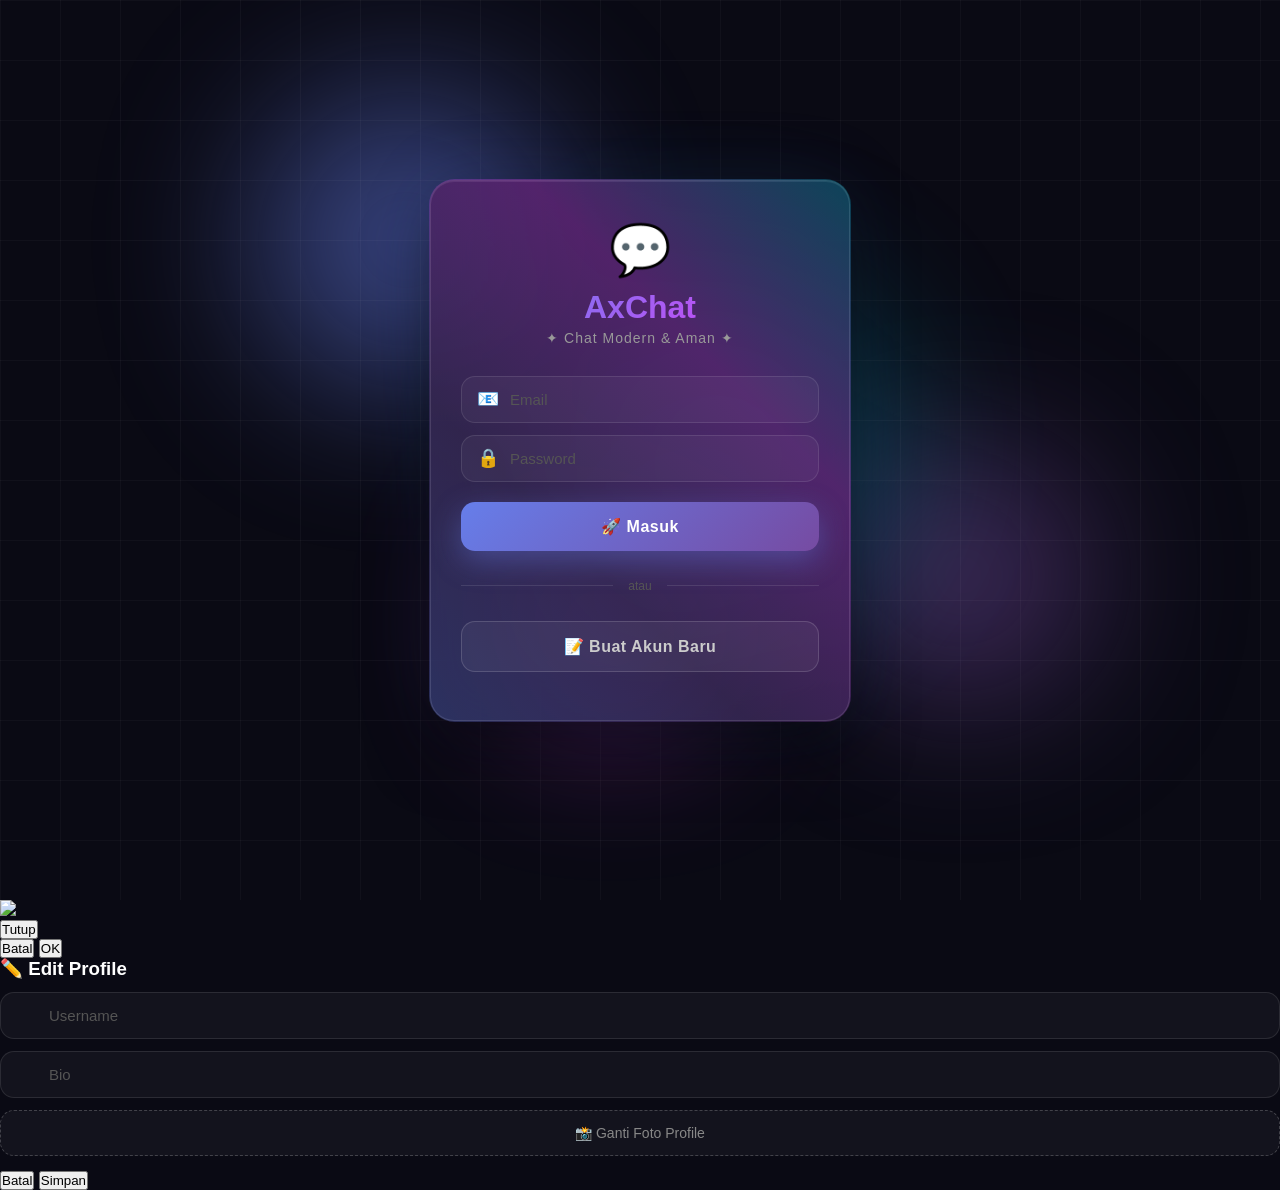
==== commit 79968e7f: "Update index.html" ====
--- a/index.html
+++ b/index.html
@@ -77,18 +77,16 @@
                     <button class="logout-btn" id="btnLogout">🚪 Log Out</button>
                 </div>
             </div>
-            <!-- CHAT INPUT AREA (WHATSAPP STYLE) - FIXED -->
-<div class="chat-input-container">
-    <div class="chat-input-area">
-        <div class="input-wrapper">
-            <textarea id="msgInput" placeholder="Ketik pesan..." rows="1" autocomplete="off"></textarea>
-        </div>
-        <button class="send-btn" id="btnSend">
-            <svg width="20" height="20" viewBox="0 0 24 24" fill="none" stroke="currentColor" stroke-width="2.5" stroke-linecap="round" stroke-linejoin="round"><line x1="22" y1="2" x2="11" y2="13"></line><polygon points="22 2 15 22 11 13 2 9 22 2"></polygon></svg>
-        </button>
-    </div>
-</div>
 
+            <!-- CHAT AREA -->
+            <div class="chat" id="chatContainer">
+                <div class="chat-header">
+                    <button class="menu-toggle" id="btnMenuToggle">☰</button>
+                    <div class="chat-header-info" id="chatHeaderInfo">
+                        <div class="chat-header-title" id="chatTitle">🌍 Global Chat</div>
+                        <span class="global-badge" id="chatBadge">Global</span>
+                    </div>
+                </div>
 
                 <div class="messages" id="messages"></div>
 
@@ -99,18 +97,22 @@
                     <span id="typingText"></span>
                 </div>
 
-                <!-- CHAT INPUT AREA (WHATSAPP STYLE) -->
+                <!-- CHAT INPUT - FIXED & SOLID -->
                 <div class="chat-input-container">
                     <div class="chat-input-area">
-                        <textarea id="msgInput" placeholder="Ketik pesan..." rows="1" autocomplete="off"></textarea>
-                        <button class="send-btn" id="btnSend"><span class="send-icon">➤</span></button>
+                        <div class="input-wrapper">
+                            <textarea id="msgInput" placeholder="Ketik pesan..." rows="1" autocomplete="off"></textarea>
+                        </div>
+                        <button class="send-btn" id="btnSend">
+                            <svg width="18" height="18" viewBox="0 0 24 24" fill="none" stroke="currentColor" stroke-width="2.5" stroke-linecap="round" stroke-linejoin="round"><line x1="22" y1="2" x2="11" y2="13"></line><polygon points="22 2 15 22 11 13 2 9 22 2"></polygon></svg>
+                        </button>
                     </div>
                 </div>
             </div>
         </div>
     </div>
 
-    <!-- PROFILE POPUP (lihat profil orang) -->
+    <!-- PROFILE POPUP -->
     <div class="popup-overlay" id="popupOverlay"></div>
     <div id="profilePopup">
         <img id="pImg" src="https://i.imgur.com/HeIi0wU.png">
@@ -120,7 +122,7 @@
         <button class="profile-close-btn" id="btnCloseProfile">Tutup</button>
     </div>
 
-    <!-- CUSTOM MODAL (untuk konfirmasi & alert) -->
+    <!-- CUSTOM MODAL -->
     <div class="modal-overlay" id="modalOverlay">
         <div class="modal-box">
             <p id="modalMessage"></p>
@@ -131,10 +133,10 @@
         </div>
     </div>
 
-    <!-- TOAST NOTIFICATION -->
+    <!-- TOAST -->
     <div class="toast" id="toast"></div>
 
-    <!-- EDIT PROFILE MODAL (untuk edit sendiri) -->
+    <!-- EDIT PROFILE MODAL -->
     <div class="modal-overlay" id="editProfileModal">
         <div class="modal-box">
             <h3>✏️ Edit Profile</h3>
--- a/style.css
+++ b/style.css
@@ -133,71 +133,184 @@
 .typing-dots span:nth-child(3){animation-delay:.4s}
 @keyframes typingBounce{0%,60%,100%{transform:translateY(0)}30%{transform:translateY(-6px)}}
 
-/* CHAT INPUT */
-.chat-input-container{flex-shrink:0;z-index:10;background:rgba(10,10,22,.95);border-top:1px solid rgba(255,255,255,.05);backdrop-filter:blur(20px);padding-bottom:env(safe-area-inset-bottom,0)}
-.chat-input-area{display:flex;gap:8px;align-items:flex-end;padding:8px 12px;min-height:52px}
-.chat-input-area textarea{flex:1;padding:10px 16px;background:rgba(255,255,255,.06);border:1px solid rgba(255,255,255,.1);border-radius:24px;color:#fff;font-size:15px;outline:none;transition:all .3s;min-width:0;max-height:120px;resize:none;line-height:1.4;font-family:inherit;overflow-y:auto}
-.chat-input-area textarea::placeholder{color:#555;font-size:14px}
-.chat-input-area textarea:focus{border-color:#667eea;background:rgba(255,255,255,.08);box-shadow:0 0 20px rgba(102,126,234,.15)}
-.send-btn{width:44px;height:44px;min-width:44px;background:linear-gradient(135deg,#667eea,#764ba2);border:none;border-radius:50%;color:#fff;cursor:pointer;font-size:18px;transition:all .3s;flex-shrink:0;display:flex;align-items:center;justify-content:center;box-shadow:0 5px 20px rgba(102,126,234,.3);margin-bottom:2px}
-.send-btn:active{transform:scale(.9);box-shadow:0 2px 10px rgba(102,126,234,.3)}
-.send-icon{font-size:20px;line-height:1}
-
-/* Profile Popup */
-#profilePopup{display:none;position:fixed;top:50%;left:50%;transform:translate(-50%,-50%);background:rgba(20,20,40,.98);backdrop-filter:blur(30px);border:1px solid rgba(255,255,255,.1);border-radius:24px;padding:30px;z-index:200;min-width:280px;max-width:90vw;text-align:center;box-shadow:0 30px 60px rgba(0,0,0,.7)}
-#profilePopup img{width:80px;height:80px;border-radius:50%;object-fit:cover;border:3px solid rgba(255,255,255,.2);margin-bottom:15px}
-#profilePopup h3{font-size:20px;margin-bottom:5px}
-#profilePopup p{color:#999;margin-bottom:12px;font-size:13px}
-.profile-close-btn{padding:10px 30px;background:rgba(255,255,255,.08);border:1px solid rgba(255,255,255,.15);border-radius:12px;color:#fff;cursor:pointer;transition:all .3s;font-size:14px}
-.profile-close-btn:hover{background:rgba(255,255,255,.15)}
-.popup-overlay{display:none;position:fixed;top:0;left:0;width:100%;height:100%;background:rgba(0,0,0,.8);backdrop-filter:blur(4px);z-index:199}
-
-/* Custom Modal */
-.modal-overlay{display:none;position:fixed;top:0;left:0;width:100%;height:100%;background:rgba(0,0,0,.8);backdrop-filter:blur(6px);z-index:300;justify-content:center;align-items:center}
-.modal-overlay.show{display:flex}
-.modal-box{background:rgba(20,20,40,.98);backdrop-filter:blur(30px);border:1px solid rgba(255,255,255,.15);border-radius:20px;padding:25px;min-width:300px;max-width:90vw;box-shadow:0 30px 60px rgba(0,0,0,.7);text-align:center}
-.modal-box h3{font-size:20px;margin-bottom:15px;background:linear-gradient(135deg,#667eea,#e040fb);-webkit-background-clip:text;-webkit-text-fill-color:transparent}
-.modal-box p{color:#ddd;margin-bottom:20px;font-size:15px;line-height:1.4}
-.modal-buttons{display:flex;gap:10px;justify-content:center;flex-wrap:wrap}
-.modal-btn{padding:10px 24px;border:none;border-radius:12px;font-size:14px;font-weight:600;cursor:pointer;transition:all .3s}
-.modal-btn-ok{background:linear-gradient(135deg,#667eea,#764ba2);color:#fff;box-shadow:0 5px 20px rgba(102,126,234,.3)}
-.modal-btn-cancel{background:rgba(255,255,255,.1);color:#ccc;border:1px solid rgba(255,255,255,.2)}
-.modal-btn-ok:hover{transform:translateY(-2px)}
-.modal-btn-cancel:hover{background:rgba(255,255,255,.2)}
-
-/* Toast */
-.toast{position:fixed;bottom:30px;left:50%;transform:translateX(-50%);background:rgba(30,30,50,.95);backdrop-filter:blur(20px);border:1px solid rgba(255,255,255,.15);border-radius:30px;padding:12px 24px;color:#fff;font-size:14px;z-index:400;opacity:0;transition:all .3s;pointer-events:none;white-space:nowrap}
-.toast.show{opacity:1;bottom:50px}
-
-/* Edit Profile Modal */
-#editProfileModal .auth-input{padding-left:18px}
-#editProfileModal .file-upload{margin-top:8px}
-
-/* Mobile */
-@media(max-width:768px){
-    .msg-content-wrapper{max-width:80%}
-    .msg{font-size:13px;padding:8px 12px}
-    .chat-input-area{padding:6px 8px;min-height:48px}
-    .chat-input-area textarea{font-size:14px;padding:8px 14px}
-    .send-btn{width:40px;height:40px;min-width:40px}
-    .messages{padding:10px}
-    .chat-header{padding:8px 12px;min-height:48px}
-    .avatar{width:28px;height:28px}
-    .auth-card{padding:30px 20px}
-    .auth-card h2{font-size:26px}
-    .sidebar{width:100%;max-width:320px}
-}
-@media(max-width:400px){
-    .msg-content-wrapper{max-width:85%}
-    .msg{font-size:12px;padding:7px 10px}
-    .chat-input-area textarea{font-size:13px;padding:7px 12px}
-    .send-btn{width:36px;height:36px;min-width:36px}
-}
-
-::-webkit-scrollbar{width:3px}
-::-webkit-scrollbar-track{background:transparent}
-::-webkit-scrollbar-thumb{background:rgba(255,255,255,.08);border-radius:10px}
-
-@supports(-webkit-touch-callout:none){
-    body,#app,.sidebar{height:-webkit-fill-available}
-}
+/* ============================================ */
+/*         CHAT INPUT (WHATSAPP STYLE)          */
+/* ============================================ */
+.chat-input-container {
+    flex-shrink: 0;
+    z-index: 10;
+    background: rgba(10, 10, 22, 0.98);
+    border-top: 1px solid rgba(255, 255, 255, 0.08);
+    backdrop-filter: blur(20px);
+    -webkit-backdrop-filter: blur(20px);
+    padding: 8px 10px;
+    padding-bottom: max(8px, env(safe-area-inset-bottom, 8px));
+}
+
+.chat-input-area {
+    display: flex;
+    gap: 8px;
+    align-items: flex-end;
+    width: 100%;
+}
+
+.input-wrapper {
+    flex: 1;
+    background: rgba(255, 255, 255, 0.06);
+    border: 1px solid rgba(255, 255, 255, 0.1);
+    border-radius: 24px;
+    transition: all 0.3s;
+    display: flex;
+    align-items: center;
+}
+
+.input-wrapper:focus-within {
+    border-color: #667eea;
+    box-shadow: 0 0 20px rgba(102, 126, 234, 0.15);
+    background: rgba(255, 255, 255, 0.08);
+}
+
+.chat-input-area textarea {
+    flex: 1;
+    padding: 10px 16px;
+    background: transparent;
+    border: none;
+    border-radius: 24px;
+    color: #fff;
+    font-size: 15px;
+    outline: none;
+    min-width: 0;
+    max-height: 120px;
+    resize: none;
+    line-height: 1.4;
+    font-family: inherit;
+    overflow-y: auto;
+    margin: 0;
+}
+
+.chat-input-area textarea::placeholder {
+    color: #666;
+    font-size: 14px;
+}
+
+/* Tombol Kirim Bulat */
+.send-btn {
+    width: 44px;
+    height: 44px;
+    min-width: 44px;
+    background: linear-gradient(135deg, #667eea, #764ba2);
+    border: none;
+    border-radius: 50%;
+    color: #fff;
+    cursor: pointer;
+    transition: all 0.3s;
+    flex-shrink: 0;
+    display: flex;
+    align-items: center;
+    justify-content: center;
+    box-shadow: 0 4px 15px rgba(102, 126, 234, 0.4);
+}
+
+.send-btn:hover {
+    transform: scale(1.05);
+    box-shadow: 0 6px 20px rgba(102, 126, 234, 0.6);
+}
+
+.send-btn:active {
+    transform: scale(0.9);
+    box-shadow: 0 2px 8px rgba(102, 126, 234, 0.3);
+}
+
+.send-btn svg {
+    width: 18px;
+    height: 18px;
+}
+
+/* ============================================ */
+/*            MOBILE RESPONSIVE                 */
+/* ============================================ */
+@media (max-width: 768px) {
+    .msg-content-wrapper {
+        max-width: 80%;
+    }
+
+    .msg {
+        font-size: 13px;
+        padding: 8px 12px;
+    }
+
+    .chat-input-container {
+        padding: 6px 8px;
+        padding-bottom: max(6px, env(safe-area-inset-bottom, 6px));
+    }
+
+    .chat-input-area textarea {
+        font-size: 14px;
+        padding: 8px 12px;
+    }
+
+    .send-btn {
+        width: 40px;
+        height: 40px;
+        min-width: 40px;
+    }
+
+    .send-btn svg {
+        width: 16px;
+        height: 16px;
+    }
+
+    .messages {
+        padding: 10px;
+    }
+
+    .chat-header {
+        padding: 8px 12px;
+        min-height: 48px;
+    }
+
+    .avatar {
+        width: 28px;
+        height: 28px;
+    }
+
+    .auth-card {
+        padding: 30px 20px;
+    }
+
+    .auth-card h2 {
+        font-size: 26px;
+    }
+
+    .sidebar {
+        width: 100%;
+        max-width: 320px;
+    }
+}
+
+@media (max-width: 400px) {
+    .msg-content-wrapper {
+        max-width: 85%;
+    }
+
+    .msg {
+        font-size: 12px;
+        padding: 7px 10px;
+    }
+
+    .chat-input-area textarea {
+        font-size: 13px;
+        padding: 7px 10px;
+    }
+
+    .send-btn {
+        width: 36px;
+        height: 36px;
+        min-width: 36px;
+    }
+
+    .send-btn svg {
+        width: 14px;
+        height: 14px;
+    }
+}
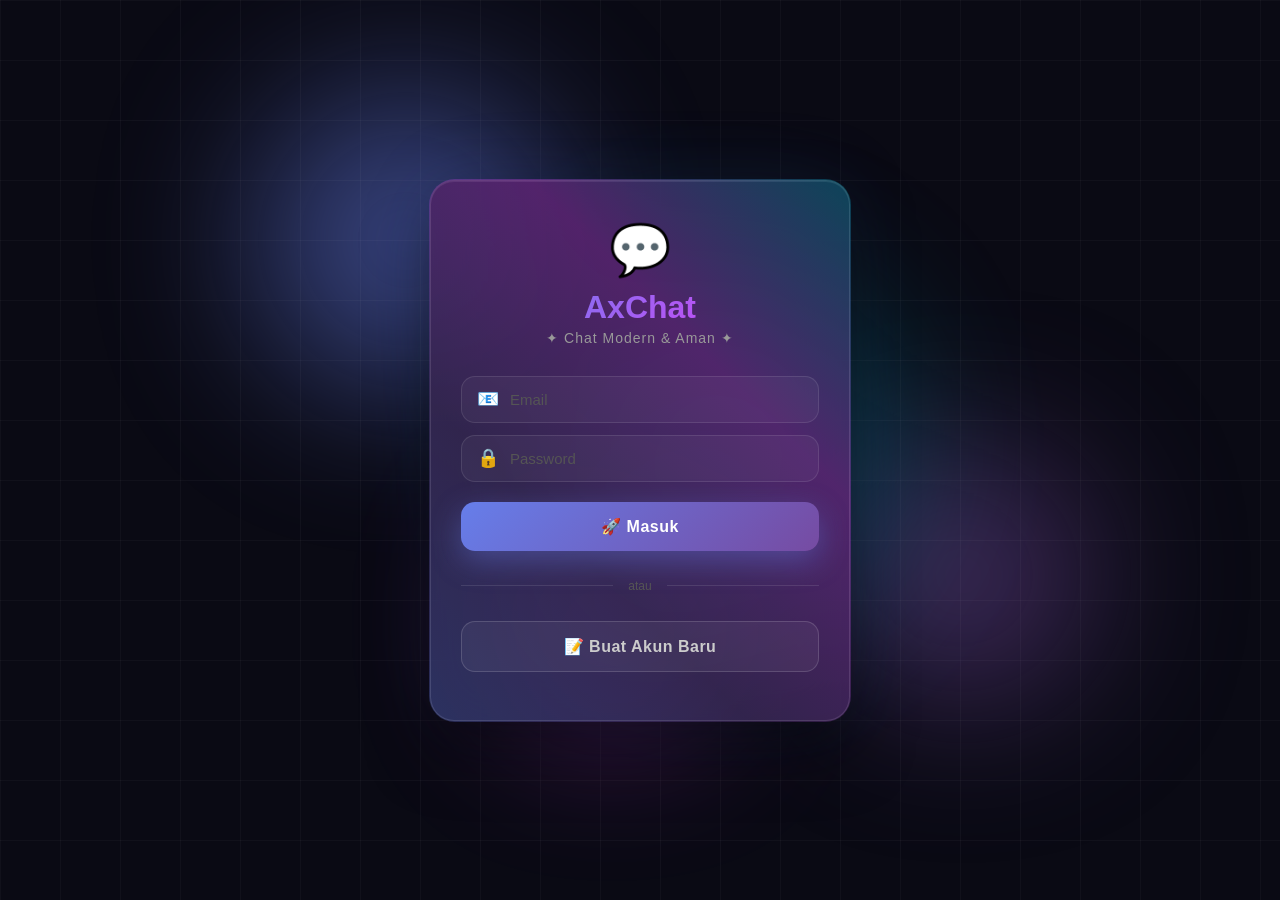
==== commit a30e39c2: "Update index.html" ====
--- a/index.html
+++ b/index.html
@@ -17,7 +17,7 @@
         <div class="bg-grid"></div>
     </div>
 
-    <!-- LOGIN PAGE -->
+    <!-- ============ LOGIN PAGE ============ -->
     <div id="authPage">
         <div class="auth-card">
             <div class="auth-logo">💬</div>
@@ -37,41 +37,39 @@
         </div>
     </div>
 
-    <!-- PROFILE SETUP -->
+    <!-- ============ PROFILE SETUP ============ -->
     <div id="profileSetup">
         <div class="profile-card">
             <h2>🎨 Setup Profile</h2>
+            <div class="profile-preview-container">
+                <img id="setupPreviewImg" src="https://i.imgur.com/HeIi0wU.png" class="profile-preview-img" alt="Preview">
+                <label for="setupPhotoInput" class="change-photo-btn" id="setupPhotoLabel">📸 Pilih Foto</label>
+                <input type="file" id="setupPhotoInput" accept="image/*" style="display:none">
+            </div>
             <div class="input-group">
                 <span class="input-icon">👤</span>
-                <input class="auth-input" id="username" placeholder="Username kerenmu" maxlength="20">
+                <input class="auth-input" id="setupUsername" placeholder="Username kerenmu" maxlength="20">
             </div>
             <div class="input-group">
                 <span class="input-icon">📝</span>
-                <input class="auth-input" id="bio" placeholder="Bio singkat" maxlength="100">
+                <input class="auth-input" id="setupBio" placeholder="Bio singkat" maxlength="100">
             </div>
-            <label class="file-upload" id="fileLabel">
-                📸 Pilih Foto Profile
-                <input type="file" id="photoFile" accept="image/*" style="display:none" onchange="document.getElementById('fileLabel').childNodes[0].textContent=this.files[0]?.name||'📸 Pilih Foto Profile'">
-            </label>
-            <button class="auth-btn btn-primary" id="btnSaveProfile" style="margin-top:15px">💾 Simpan Profile</button>
+            <button class="auth-btn btn-primary" id="btnSaveSetupProfile">💾 Simpan Profile</button>
         </div>
     </div>
 
-    <!-- MAIN APP -->
+    <!-- ============ MAIN APP ============ -->
     <div id="app">
         <div class="container">
             <div class="sidebar-overlay" id="sidebarOverlay"></div>
 
-            <!-- SIDEBAR -->
+            <!-- SIDEBAR 2 TAB -->
             <div class="sidebar" id="sidebar">
-                <div class="sidebar-header">
-                    <h3>💬 Pengguna</h3>
-                    <div class="search-bar">
-                        <input id="searchInput" placeholder="🔍 Cari...">
-                        <button id="btnSearch">Cari</button>
-                    </div>
+                <div class="sidebar-tabs">
+                    <button class="sidebar-tab active" data-tab="chats">💬 Chats</button>
+                    <button class="sidebar-tab" data-tab="users">👥 Users</button>
                 </div>
-                <div id="users"></div>
+                <div class="sidebar-content" id="sidebarContent"></div>
                 <div class="sidebar-buttons">
                     <button class="edit-profile-btn" id="btnEditProfile">✏️ Edit Profile</button>
                     <button class="logout-btn" id="btnLogout">🚪 Log Out</button>
@@ -97,7 +95,7 @@
                     <span id="typingText"></span>
                 </div>
 
-                <!-- CHAT INPUT - FIXED & SOLID -->
+                <!-- CHAT INPUT -->
                 <div class="chat-input-container">
                     <div class="chat-input-area">
                         <div class="input-wrapper">
@@ -112,43 +110,44 @@
         </div>
     </div>
 
-    <!-- PROFILE POPUP -->
+    <!-- ============ PROFILE POPUP ============ -->
     <div class="popup-overlay" id="popupOverlay"></div>
     <div id="profilePopup">
-        <img id="pImg" src="https://i.imgur.com/HeIi0wU.png">
+        <img id="pImg" src="https://i.imgur.com/HeIi0wU.png" alt="Foto">
         <h3 id="pName"></h3>
         <p id="pBio"></p>
         <p id="pRating"></p>
         <button class="profile-close-btn" id="btnCloseProfile">Tutup</button>
     </div>
 
-    <!-- CUSTOM MODAL -->
+    <!-- ============ CUSTOM MODAL ============ -->
     <div class="modal-overlay" id="modalOverlay">
         <div class="modal-box">
             <p id="modalMessage"></p>
-            <div class="modal-buttons" id="modalButtons">
+            <div class="modal-buttons">
                 <button class="modal-btn modal-btn-cancel" id="modalCancel">Batal</button>
                 <button class="modal-btn modal-btn-ok" id="modalOk">OK</button>
             </div>
         </div>
     </div>
 
-    <!-- TOAST -->
+    <!-- ============ TOAST ============ -->
     <div class="toast" id="toast"></div>
 
-    <!-- EDIT PROFILE MODAL -->
-    <div class="modal-overlay" id="editProfileModal">
-        <div class="modal-box">
+    <!-- ============ EDIT PROFILE MODAL ============ -->
+    <div class="modal-overlay" id="editProfileOverlay">
+        <div class="modal-box edit-profile-modal">
             <h3>✏️ Edit Profile</h3>
-            <div class="input-group">
-                <input class="auth-input" id="editUsername" placeholder="Username">
+            <div class="profile-preview-container">
+                <img id="editPreviewImg" src="https://i.imgur.com/HeIi0wU.png" class="profile-preview-img" alt="Preview">
+                <label for="editPhotoInput" class="change-photo-btn" id="editPhotoLabel">📸 Ganti Foto</label>
+                <input type="file" id="editPhotoInput" accept="image/*" style="display:none">
             </div>
             <div class="input-group">
-                <input class="auth-input" id="editBio" placeholder="Bio">
+                <input class="auth-input" id="editUsernameInput" placeholder="Username">
             </div>
-            <div class="file-upload" id="editFileLabel">
-                📸 Ganti Foto Profile
-                <input type="file" id="editPhotoFile" accept="image/*" style="display:none">
+            <div class="input-group">
+                <input class="auth-input" id="editBioInput" placeholder="Bio">
             </div>
             <div class="modal-buttons" style="margin-top:15px">
                 <button class="modal-btn modal-btn-cancel" id="cancelEditProfile">Batal</button>
--- a/style.css
+++ b/style.css
@@ -1,140 +1,632 @@
-*{margin:0;padding:0;box-sizing:border-box}
-body{
-    font-family:'Segoe UI',Tahoma,Geneva,Verdana,sans-serif;
-    color:#fff;
-    height:100vh;width:100vw;
-    overflow:hidden;
-    position:fixed;top:0;left:0;
-    background:#0a0a14;
-}
-
-/* Background */
-.bg-animation{position:fixed;top:0;left:0;width:100%;height:100%;z-index:0;pointer-events:none}
-.bg-orb{position:absolute;border-radius:50%;filter:blur(80px);opacity:0.5;animation:float 8s ease-in-out infinite}
-.bg-orb:nth-child(1){width:300px;height:300px;background:#667eea;top:10%;left:20%;animation-delay:0s}
-.bg-orb:nth-child(2){width:250px;height:250px;background:#764ba2;top:50%;right:15%;animation-delay:-3s}
-.bg-orb:nth-child(3){width:200px;height:200px;background:#e040fb;bottom:20%;left:40%;animation-delay:-6s}
-.bg-orb:nth-child(4){width:350px;height:350px;background:#00bcd4;top:30%;right:30%;animation-delay:-4s;opacity:0.3}
-@keyframes float{0%,100%{transform:translateY(0) scale(1)}50%{transform:translateY(-30px) scale(1.1)}}
-.bg-grid{position:absolute;width:100%;height:100%;background-image:linear-gradient(rgba(255,255,255,.03) 1px,transparent 1px),linear-gradient(90deg,rgba(255,255,255,.03) 1px,transparent 1px);background-size:60px 60px;animation:gridMove 20s linear infinite}
-@keyframes gridMove{0%{transform:translate(0,0)}100%{transform:translate(-60px,-60px)}}
-
-/* Auth */
-#authPage{display:flex;justify-content:center;align-items:center;height:100vh;width:100vw;padding:20px;position:relative;z-index:1}
-.auth-card{background:rgba(20,20,40,.8);backdrop-filter:blur(30px);border:1px solid rgba(255,255,255,.15);border-radius:24px;padding:40px 30px;width:100%;max-width:420px;box-shadow:0 30px 60px rgba(0,0,0,.5),0 0 80px rgba(102,126,234,.1),inset 0 1px 0 rgba(255,255,255,.1);animation:fadeInUp .8s ease;position:relative}
-.auth-card::before{content:'';position:absolute;top:-2px;left:-2px;right:-2px;bottom:-2px;background:linear-gradient(45deg,#667eea,#764ba2,#e040fb,#00bcd4);border-radius:26px;z-index:-1;opacity:.3;animation:borderGlow 4s linear infinite}
-@keyframes borderGlow{0%{opacity:.2}50%{opacity:.5}100%{opacity:.2}}
-@keyframes fadeInUp{from{opacity:0;transform:translateY(40px)}to{opacity:1;transform:translateY(0)}}
-.auth-logo{text-align:center;margin-bottom:10px;font-size:50px;animation:bounce 2s ease-in-out infinite}
-@keyframes bounce{0%,100%{transform:translateY(0)}50%{transform:translateY(-10px)}}
-.auth-card h2{text-align:center;font-size:32px;margin-bottom:4px;font-weight:800;background:linear-gradient(135deg,#667eea,#e040fb);-webkit-background-clip:text;-webkit-text-fill-color:transparent;background-clip:text}
-.auth-card .subtitle{text-align:center;color:#999;margin-bottom:30px;font-size:14px;letter-spacing:1px}
-.input-group{position:relative;margin:12px 0}
-.input-icon{position:absolute;left:16px;top:50%;transform:translateY(-50%);font-size:18px;z-index:2}
-.auth-input{width:100%;padding:14px 18px 14px 48px;margin:0;background:rgba(255,255,255,.04);border:1px solid rgba(255,255,255,.1);border-radius:14px;color:#fff;font-size:15px;transition:all .3s;outline:none}
-.auth-input:focus{border-color:#667eea;box-shadow:0 0 25px rgba(102,126,234,.25);background:rgba(255,255,255,.08)}
-.auth-input::placeholder{color:#555}
-.auth-btn{width:100%;padding:15px;margin:8px 0;border:none;border-radius:14px;font-size:16px;font-weight:700;cursor:pointer;transition:all .3s;letter-spacing:.5px}
-.btn-primary{background:linear-gradient(135deg,#667eea,#764ba2);color:#fff;box-shadow:0 10px 30px rgba(102,126,234,.4)}
-.btn-primary:hover{transform:translateY(-3px);box-shadow:0 15px 40px rgba(102,126,234,.6)}
-.btn-primary:active{transform:translateY(-1px)}
-.btn-secondary{background:rgba(255,255,255,.05);color:#ccc;border:1px solid rgba(255,255,255,.15)}
-.btn-secondary:hover{background:rgba(255,255,255,.1);color:#fff}
-.auth-divider{display:flex;align-items:center;margin:20px 0;color:#555;font-size:12px}
-.auth-divider::before,.auth-divider::after{content:'';flex:1;height:1px;background:rgba(255,255,255,.1)}
-.auth-divider span{padding:0 15px}
-
-/* Profile Setup */
-#profileSetup{display:none;justify-content:center;align-items:center;height:100vh;width:100vw;padding:20px;position:relative;z-index:1}
-.profile-card{background:rgba(20,20,40,.8);backdrop-filter:blur(30px);border:1px solid rgba(255,255,255,.15);border-radius:24px;padding:35px 30px;width:100%;max-width:420px;box-shadow:0 30px 60px rgba(0,0,0,.5);position:relative}
-.profile-card h2{text-align:center;margin-bottom:25px;font-size:26px;background:linear-gradient(135deg,#667eea,#e040fb);-webkit-background-clip:text;-webkit-text-fill-color:transparent;background-clip:text}
-.file-upload{display:block;width:100%;padding:14px;margin:8px 0;background:rgba(255,255,255,.04);border:1px dashed rgba(255,255,255,.2);border-radius:14px;color:#888;cursor:pointer;text-align:center;transition:all .3s;font-size:14px}
-.file-upload:hover{border-color:#667eea;color:#667eea;background:rgba(102,126,234,.05)}
-
-/* App */
-#app{display:none;height:100vh;width:100vw;position:fixed;top:0;left:0;z-index:1}
-.container{display:flex;width:100%;height:100%;position:relative}
-
-/* Sidebar */
-.sidebar{position:fixed;top:0;left:0;width:330px;max-width:85vw;height:100vh;background:rgba(10,10,24,.98);backdrop-filter:blur(30px);border-right:1px solid rgba(255,255,255,.06);z-index:100;transform:translateX(-100%);transition:transform .35s cubic-bezier(.4,0,.2,1);display:flex;flex-direction:column;overflow:hidden}
-.sidebar.open{transform:translateX(0)}
-.sidebar-header{padding:20px;border-bottom:1px solid rgba(255,255,255,.08)}
-.sidebar-header h3{font-size:18px;display:flex;align-items:center;gap:8px;margin-bottom:15px}
-.search-bar{display:flex;gap:8px;margin-bottom:12px}
-.search-bar input{flex:1;padding:10px 14px;background:rgba(255,255,255,.04);border:1px solid rgba(255,255,255,.08);border-radius:12px;color:#fff;font-size:14px;outline:none;transition:all .3s}
-.search-bar input:focus{border-color:#667eea}
-.search-bar button{padding:10px 14px;background:linear-gradient(135deg,#667eea,#764ba2);border:none;border-radius:12px;color:#fff;cursor:pointer;font-weight:600;font-size:13px;white-space:nowrap}
-#users{flex:1;overflow-y:auto;padding:10px}
-.user-card{background:rgba(255,255,255,.02);border:1px solid rgba(255,255,255,.04);border-radius:14px;padding:12px;margin:5px 0;cursor:pointer;transition:all .25s;display:flex;align-items:center;gap:12px}
-.user-card:hover{background:rgba(102,126,234,.1);border-color:rgba(102,126,234,.3);transform:translateX(3px)}
-.user-card-avatar{width:42px;height:42px;border-radius:50%;object-fit:cover;border:2px solid rgba(255,255,255,.1)}
-.user-card-info{flex:1;min-width:0}
-.user-card-name{font-weight:600;font-size:14px;white-space:nowrap;overflow:hidden;text-overflow:ellipsis}
-.user-card-status{font-size:11px;display:flex;align-items:center;gap:5px;margin-top:2px}
-.status-dot{width:7px;height:7px;border-radius:50%;display:inline-block;flex-shrink:0}
-.status-dot.online{background:#00ff88;box-shadow:0 0 8px rgba(0,255,136,.5)}
-.status-dot.typing{background:#ffaa00;box-shadow:0 0 8px rgba(255,170,0,.5);animation:pulse 1s infinite}
-.status-dot.offline{background:#555}
-@keyframes pulse{0%,100%{opacity:1}50%{opacity:.4}}
-.user-card-rating{font-size:12px;color:#ffaa00;flex-shrink:0}
-.sidebar-buttons{padding:10px 20px;border-top:1px solid rgba(255,255,255,.08)}
-.edit-profile-btn,.logout-btn{width:100%;padding:10px;background:rgba(255,255,255,.03);border:1px solid rgba(255,255,255,.08);border-radius:10px;color:#fff;cursor:pointer;margin-top:6px;transition:all .3s;font-size:13px;text-align:left;padding-left:14px}
-.edit-profile-btn:hover{background:rgba(255,255,255,.08)}
-.logout-btn{background:rgba(255,50,50,.08);border-color:rgba(255,50,50,.2);color:#ff6b6b}
-.logout-btn:hover{background:rgba(255,50,50,.15)}
-.sidebar-overlay{position:fixed;top:0;left:0;width:100%;height:100%;background:rgba(0,0,0,.7);backdrop-filter:blur(4px);z-index:99;display:none}
-.sidebar-overlay.show{display:block}
-
-/* Chat */
-.chat{flex:1;display:flex;flex-direction:column;width:100%;height:100%;background:rgba(8,8,18,.85);backdrop-filter:blur(10px)}
-.chat-header{padding:12px 15px;background:rgba(10,10,22,.95);border-bottom:1px solid rgba(255,255,255,.05);display:flex;align-items:center;gap:10px;flex-shrink:0;z-index:10;min-height:56px;backdrop-filter:blur(20px)}
-.menu-toggle{background:none;border:none;color:#fff;font-size:24px;cursor:pointer;padding:5px 8px;display:flex;align-items:center;line-height:1;transition:transform .2s}
-.menu-toggle:active{transform:scale(.9)}
-.chat-header-info{flex:1;cursor:pointer;min-width:0}
-.chat-header-title{font-weight:600;font-size:16px;white-space:nowrap;overflow:hidden;text-overflow:ellipsis}
-.global-badge{background:linear-gradient(135deg,#667eea,#764ba2);color:#fff;padding:3px 10px;border-radius:12px;font-size:10px;font-weight:600;display:inline-block;margin-top:3px;letter-spacing:.5px}
-
-/* Messages */
-.messages{flex:1;overflow-y:auto;padding:15px;display:flex;flex-direction:column;gap:6px;-webkit-overflow-scrolling:touch;scroll-behavior:smooth}
-.msgRow{display:flex;gap:6px;animation:msgIn .3s ease;flex-shrink:0}
-@keyframes msgIn{from{opacity:0;transform:translateY(10px)}to{opacity:1;transform:translateY(0)}}
-.msgRow.me{justify-content:flex-end}
-.msgRow.other{justify-content:flex-start}
-.avatar{width:30px;height:30px;border-radius:50%;cursor:pointer;object-fit:cover;border:2px solid rgba(255,255,255,.1);transition:all .3s;flex-shrink:0;margin-top:2px}
-.avatar:hover{border-color:#667eea;transform:scale(1.1)}
-.msg-content-wrapper{display:flex;flex-direction:column;max-width:70%}
-.me .msg-content-wrapper{align-items:flex-end}
-.other .msg-content-wrapper{align-items:flex-start}
-.msg{padding:10px 14px;border-radius:18px;font-size:14px;line-height:1.5;word-break:break-word;overflow-wrap:break-word;white-space:pre-wrap;max-width:100%;position:relative}
-.me .msg{background:linear-gradient(135deg,#667eea,#764ba2);color:#fff;border-bottom-right-radius:6px}
-.other .msg{background:rgba(35,35,55,.9);color:#e0e0e0;border-bottom-left-radius:6px;border:1px solid rgba(255,255,255,.05)}
-.msg-time{font-size:10px;color:rgba(255,255,255,.5);margin-top:3px;padding:0 4px}
-.me .msg-time{text-align:right}
-.msg-actions{display:flex;align-items:center;gap:3px;margin-top:3px;flex-wrap:wrap}
-.delete-btn{background:none;border:none;color:rgba(255,100,100,.6);cursor:pointer;font-size:11px;padding:2px 5px;border-radius:4px;transition:all .3s}
-.delete-btn:hover{color:#ff4444;background:rgba(255,0,0,.1)}
-.rate-container{display:flex;align-items:center;gap:2px}
-.rate-btn{background:none;border:none;cursor:pointer;font-size:15px;padding:2px;transition:all .2s;opacity:.4;filter:grayscale(.5)}
-.rate-btn:hover{opacity:1;transform:scale(1.3);filter:grayscale(0)}
-.rate-btn.rated{opacity:1;filter:grayscale(0)}
-.rate-btn:disabled{opacity:.25;cursor:not-allowed;filter:grayscale(1)}
-.rated-label{font-size:9px;color:#777;margin-left:4px}
+* {
+    margin: 0;
+    padding: 0;
+    box-sizing: border-box;
+}
+
+body {
+    font-family: 'Segoe UI', Tahoma, Geneva, Verdana, sans-serif;
+    color: #fff;
+    height: 100vh;
+    height: 100dvh;
+    width: 100vw;
+    overflow: hidden;
+    position: fixed;
+    top: 0;
+    left: 0;
+    background: #0a0a14;
+}
+
+/* ============================================ */
+/*           BACKGROUND ANIMATION               */
+/* ============================================ */
+.bg-animation {
+    position: fixed;
+    top: 0;
+    left: 0;
+    width: 100%;
+    height: 100%;
+    z-index: 0;
+    pointer-events: none;
+}
+.bg-orb {
+    position: absolute;
+    border-radius: 50%;
+    filter: blur(80px);
+    opacity: 0.5;
+    animation: float 8s ease-in-out infinite;
+}
+.bg-orb:nth-child(1) { width: 300px; height: 300px; background: #667eea; top: 10%; left: 20%; animation-delay: 0s; }
+.bg-orb:nth-child(2) { width: 250px; height: 250px; background: #764ba2; top: 50%; right: 15%; animation-delay: -3s; }
+.bg-orb:nth-child(3) { width: 200px; height: 200px; background: #e040fb; bottom: 20%; left: 40%; animation-delay: -6s; }
+.bg-orb:nth-child(4) { width: 350px; height: 350px; background: #00bcd4; top: 30%; right: 30%; animation-delay: -4s; opacity: 0.3; }
+@keyframes float {
+    0%, 100% { transform: translateY(0) scale(1); }
+    50% { transform: translateY(-30px) scale(1.1); }
+}
+.bg-grid {
+    position: absolute;
+    width: 100%;
+    height: 100%;
+    background-image: 
+        linear-gradient(rgba(255,255,255,0.03) 1px, transparent 1px),
+        linear-gradient(90deg, rgba(255,255,255,0.03) 1px, transparent 1px);
+    background-size: 60px 60px;
+    animation: gridMove 20s linear infinite;
+}
+@keyframes gridMove {
+    0% { transform: translate(0, 0); }
+    100% { transform: translate(-60px, -60px); }
+}
+
+/* ============================================ */
+/*              LOGIN PAGE                      */
+/* ============================================ */
+#authPage {
+    display: flex;
+    justify-content: center;
+    align-items: center;
+    height: 100vh;
+    height: 100dvh;
+    width: 100vw;
+    padding: 20px;
+    position: relative;
+    z-index: 1;
+}
+.auth-card {
+    background: rgba(20, 20, 40, 0.8);
+    backdrop-filter: blur(30px);
+    -webkit-backdrop-filter: blur(30px);
+    border: 1px solid rgba(255, 255, 255, 0.15);
+    border-radius: 24px;
+    padding: 40px 30px;
+    width: 100%;
+    max-width: 420px;
+    box-shadow: 0 30px 60px rgba(0, 0, 0, 0.5), 0 0 80px rgba(102, 126, 234, 0.1), inset 0 1px 0 rgba(255, 255, 255, 0.1);
+    animation: fadeInUp 0.8s ease;
+    position: relative;
+}
+.auth-card::before {
+    content: '';
+    position: absolute;
+    top: -2px; left: -2px; right: -2px; bottom: -2px;
+    background: linear-gradient(45deg, #667eea, #764ba2, #e040fb, #00bcd4);
+    border-radius: 26px;
+    z-index: -1;
+    opacity: 0.3;
+    animation: borderGlow 4s linear infinite;
+}
+@keyframes borderGlow {
+    0% { opacity: 0.2; }
+    50% { opacity: 0.5; }
+    100% { opacity: 0.2; }
+}
+@keyframes fadeInUp {
+    from { opacity: 0; transform: translateY(40px); }
+    to { opacity: 1; transform: translateY(0); }
+}
+.auth-logo {
+    text-align: center;
+    margin-bottom: 10px;
+    font-size: 50px;
+    animation: bounce 2s ease-in-out infinite;
+}
+@keyframes bounce {
+    0%, 100% { transform: translateY(0); }
+    50% { transform: translateY(-10px); }
+}
+.auth-card h2 {
+    text-align: center;
+    font-size: 32px;
+    margin-bottom: 4px;
+    font-weight: 800;
+    background: linear-gradient(135deg, #667eea, #e040fb);
+    -webkit-background-clip: text;
+    -webkit-text-fill-color: transparent;
+    background-clip: text;
+}
+.auth-card .subtitle {
+    text-align: center;
+    color: #999;
+    margin-bottom: 30px;
+    font-size: 14px;
+    letter-spacing: 1px;
+}
+.input-group {
+    position: relative;
+    margin: 12px 0;
+}
+.input-icon {
+    position: absolute;
+    left: 16px;
+    top: 50%;
+    transform: translateY(-50%);
+    font-size: 18px;
+    z-index: 2;
+}
+.auth-input {
+    width: 100%;
+    padding: 14px 18px 14px 48px;
+    margin: 0;
+    background: rgba(255, 255, 255, 0.04);
+    border: 1px solid rgba(255, 255, 255, 0.1);
+    border-radius: 14px;
+    color: #fff;
+    font-size: 15px;
+    transition: all 0.3s;
+    outline: none;
+}
+.auth-input:focus {
+    border-color: #667eea;
+    box-shadow: 0 0 25px rgba(102, 126, 234, 0.25);
+    background: rgba(255, 255, 255, 0.08);
+}
+.auth-input::placeholder { color: #555; }
+.auth-btn {
+    width: 100%;
+    padding: 15px;
+    margin: 8px 0;
+    border: none;
+    border-radius: 14px;
+    font-size: 16px;
+    font-weight: 700;
+    cursor: pointer;
+    transition: all 0.3s;
+    letter-spacing: 0.5px;
+}
+.btn-primary {
+    background: linear-gradient(135deg, #667eea, #764ba2);
+    color: #fff;
+    box-shadow: 0 10px 30px rgba(102, 126, 234, 0.4);
+}
+.btn-primary:hover { transform: translateY(-3px); box-shadow: 0 15px 40px rgba(102, 126, 234, 0.6); }
+.btn-primary:active { transform: translateY(-1px); }
+.btn-secondary {
+    background: rgba(255, 255, 255, 0.05);
+    color: #ccc;
+    border: 1px solid rgba(255, 255, 255, 0.15);
+}
+.btn-secondary:hover { background: rgba(255, 255, 255, 0.1); color: #fff; }
+.auth-divider {
+    display: flex;
+    align-items: center;
+    margin: 20px 0;
+    color: #555;
+    font-size: 12px;
+}
+.auth-divider::before, .auth-divider::after {
+    content: '';
+    flex: 1;
+    height: 1px;
+    background: rgba(255, 255, 255, 0.1);
+}
+.auth-divider span { padding: 0 15px; }
+
+/* ============================================ */
+/*            PROFILE SETUP                     */
+/* ============================================ */
+#profileSetup {
+    display: none;
+    justify-content: center;
+    align-items: center;
+    height: 100vh;
+    height: 100dvh;
+    width: 100vw;
+    padding: 20px;
+    position: relative;
+    z-index: 1;
+}
+.profile-card {
+    background: rgba(20, 20, 40, 0.8);
+    backdrop-filter: blur(30px);
+    -webkit-backdrop-filter: blur(30px);
+    border: 1px solid rgba(255, 255, 255, 0.15);
+    border-radius: 24px;
+    padding: 35px 30px;
+    width: 100%;
+    max-width: 420px;
+    box-shadow: 0 30px 60px rgba(0, 0, 0, 0.5);
+    position: relative;
+}
+.profile-card h2 {
+    text-align: center;
+    margin-bottom: 25px;
+    font-size: 26px;
+    background: linear-gradient(135deg, #667eea, #e040fb);
+    -webkit-background-clip: text;
+    -webkit-text-fill-color: transparent;
+    background-clip: text;
+}
+.file-upload {
+    display: block;
+    width: 100%;
+    padding: 14px;
+    margin: 8px 0;
+    background: rgba(255, 255, 255, 0.04);
+    border: 1px dashed rgba(255, 255, 255, 0.2);
+    border-radius: 14px;
+    color: #888;
+    cursor: pointer;
+    text-align: center;
+    transition: all 0.3s;
+    font-size: 14px;
+}
+.file-upload:hover {
+    border-color: #667eea;
+    color: #667eea;
+    background: rgba(102, 126, 234, 0.05);
+}
+
+/* ============================================ */
+/*               MAIN APP                       */
+/* ============================================ */
+#app {
+    display: none;
+    height: 100vh;
+    height: 100dvh;
+    width: 100vw;
+    position: fixed;
+    top: 0;
+    left: 0;
+    z-index: 1;
+}
+.container {
+    display: flex;
+    width: 100%;
+    height: 100%;
+    position: relative;
+}
+
+/* ============================================ */
+/*               SIDEBAR                        */
+/* ============================================ */
+.sidebar {
+    position: fixed;
+    top: 0;
+    left: 0;
+    width: 330px;
+    max-width: 85vw;
+    height: 100vh;
+    height: 100dvh;
+    background: rgba(10, 10, 24, 0.98);
+    backdrop-filter: blur(30px);
+    -webkit-backdrop-filter: blur(30px);
+    border-right: 1px solid rgba(255, 255, 255, 0.06);
+    z-index: 100;
+    transform: translateX(-100%);
+    transition: transform 0.35s cubic-bezier(0.4, 0, 0.2, 1);
+    display: flex;
+    flex-direction: column;
+    overflow: hidden;
+}
+.sidebar.open { transform: translateX(0); }
+.sidebar-header {
+    padding: 20px;
+    border-bottom: 1px solid rgba(255, 255, 255, 0.08);
+}
+.sidebar-header h3 {
+    font-size: 18px;
+    display: flex;
+    align-items: center;
+    gap: 8px;
+    margin-bottom: 15px;
+}
+.search-bar { display: flex; gap: 8px; margin-bottom: 12px; }
+.search-bar input {
+    flex: 1;
+    padding: 10px 14px;
+    background: rgba(255, 255, 255, 0.04);
+    border: 1px solid rgba(255, 255, 255, 0.08);
+    border-radius: 12px;
+    color: #fff;
+    font-size: 14px;
+    outline: none;
+    transition: all 0.3s;
+}
+.search-bar input:focus { border-color: #667eea; }
+.search-bar button {
+    padding: 10px 14px;
+    background: linear-gradient(135deg, #667eea, #764ba2);
+    border: none;
+    border-radius: 12px;
+    color: #fff;
+    cursor: pointer;
+    font-weight: 600;
+    font-size: 13px;
+    white-space: nowrap;
+}
+#users {
+    flex: 1;
+    overflow-y: auto;
+    padding: 10px;
+}
+.user-card {
+    background: rgba(255, 255, 255, 0.02);
+    border: 1px solid rgba(255, 255, 255, 0.04);
+    border-radius: 14px;
+    padding: 12px;
+    margin: 5px 0;
+    cursor: pointer;
+    transition: all 0.25s;
+    display: flex;
+    align-items: center;
+    gap: 12px;
+}
+.user-card:hover {
+    background: rgba(102, 126, 234, 0.1);
+    border-color: rgba(102, 126, 234, 0.3);
+    transform: translateX(3px);
+}
+.user-card-avatar {
+    width: 42px;
+    height: 42px;
+    border-radius: 50%;
+    object-fit: cover;
+    border: 2px solid rgba(255, 255, 255, 0.1);
+}
+.user-card-info { flex: 1; min-width: 0; }
+.user-card-name {
+    font-weight: 600;
+    font-size: 14px;
+    white-space: nowrap;
+    overflow: hidden;
+    text-overflow: ellipsis;
+}
+.user-card-status {
+    font-size: 11px;
+    display: flex;
+    align-items: center;
+    gap: 5px;
+    margin-top: 2px;
+}
+.status-dot {
+    width: 7px;
+    height: 7px;
+    border-radius: 50%;
+    display: inline-block;
+    flex-shrink: 0;
+}
+.status-dot.online { background: #00ff88; box-shadow: 0 0 8px rgba(0, 255, 136, 0.5); }
+.status-dot.typing { background: #ffaa00; box-shadow: 0 0 8px rgba(255, 170, 0, 0.5); animation: pulse 1s infinite; }
+.status-dot.offline { background: #555; }
+@keyframes pulse {
+    0%, 100% { opacity: 1; }
+    50% { opacity: 0.4; }
+}
+.user-card-rating { font-size: 12px; color: #ffaa00; flex-shrink: 0; }
+.sidebar-buttons {
+    padding: 10px 20px;
+    border-top: 1px solid rgba(255, 255, 255, 0.08);
+}
+.edit-profile-btn, .logout-btn {
+    width: 100%;
+    padding: 10px;
+    background: rgba(255, 255, 255, 0.03);
+    border: 1px solid rgba(255, 255, 255, 0.08);
+    border-radius: 10px;
+    color: #fff;
+    cursor: pointer;
+    margin-top: 6px;
+    transition: all 0.3s;
+    font-size: 13px;
+    text-align: left;
+    padding-left: 14px;
+}
+.edit-profile-btn:hover { background: rgba(255, 255, 255, 0.08); }
+.logout-btn {
+    background: rgba(255, 50, 50, 0.08);
+    border-color: rgba(255, 50, 50, 0.2);
+    color: #ff6b6b;
+}
+.logout-btn:hover { background: rgba(255, 50, 50, 0.15); }
+.sidebar-overlay {
+    position: fixed;
+    top: 0; left: 0;
+    width: 100%;
+    height: 100%;
+    background: rgba(0, 0, 0, 0.7);
+    backdrop-filter: blur(4px);
+    z-index: 99;
+    display: none;
+}
+.sidebar-overlay.show { display: block; }
+
+/* ============================================ */
+/*               CHAT AREA                      */
+/* ============================================ */
+.chat {
+    flex: 1;
+    display: flex;
+    flex-direction: column;
+    width: 100%;
+    height: 100%;
+    background: rgba(8, 8, 18, 0.85);
+    backdrop-filter: blur(10px);
+    -webkit-backdrop-filter: blur(10px);
+}
+.chat-header {
+    padding: 12px 15px;
+    background: rgba(10, 10, 22, 0.95);
+    border-bottom: 1px solid rgba(255, 255, 255, 0.05);
+    display: flex;
+    align-items: center;
+    gap: 10px;
+    flex-shrink: 0;
+    z-index: 10;
+    min-height: 56px;
+}
+.menu-toggle {
+    background: none;
+    border: none;
+    color: #fff;
+    font-size: 24px;
+    cursor: pointer;
+    padding: 5px 8px;
+    display: flex;
+    align-items: center;
+    line-height: 1;
+}
+.menu-toggle:active { transform: scale(0.9); }
+.chat-header-info { flex: 1; cursor: pointer; min-width: 0; }
+.chat-header-title {
+    font-weight: 600;
+    font-size: 16px;
+    white-space: nowrap;
+    overflow: hidden;
+    text-overflow: ellipsis;
+}
+.global-badge {
+    background: linear-gradient(135deg, #667eea, #764ba2);
+    color: #fff;
+    padding: 3px 10px;
+    border-radius: 12px;
+    font-size: 10px;
+    font-weight: 600;
+    display: inline-block;
+    margin-top: 3px;
+}
+
+/* ============================================ */
+/*               MESSAGES                       */
+/* ============================================ */
+.messages {
+    flex: 1;
+    overflow-y: auto;
+    padding: 15px;
+    display: flex;
+    flex-direction: column;
+    gap: 6px;
+    -webkit-overflow-scrolling: touch;
+}
+.msgRow {
+    display: flex;
+    gap: 6px;
+    animation: msgIn 0.3s ease;
+    flex-shrink: 0;
+}
+@keyframes msgIn {
+    from { opacity: 0; transform: translateY(10px); }
+    to { opacity: 1; transform: translateY(0); }
+}
+.msgRow.me { justify-content: flex-end; }
+.msgRow.other { justify-content: flex-start; }
+.avatar {
+    width: 30px;
+    height: 30px;
+    border-radius: 50%;
+    cursor: pointer;
+    object-fit: cover;
+    border: 2px solid rgba(255, 255, 255, 0.1);
+    transition: all 0.3s;
+    flex-shrink: 0;
+    margin-top: 2px;
+}
+.avatar:hover { border-color: #667eea; transform: scale(1.1); }
+.msg-content-wrapper { display: flex; flex-direction: column; max-width: 70%; }
+.me .msg-content-wrapper { align-items: flex-end; }
+.other .msg-content-wrapper { align-items: flex-start; }
+.msg {
+    padding: 10px 14px;
+    border-radius: 18px;
+    font-size: 14px;
+    line-height: 1.5;
+    word-break: break-word;
+    overflow-wrap: break-word;
+    white-space: pre-wrap;
+    max-width: 100%;
+}
+.me .msg {
+    background: linear-gradient(135deg, #667eea, #764ba2);
+    color: #fff;
+    border-bottom-right-radius: 6px;
+}
+.other .msg {
+    background: rgba(35, 35, 55, 0.9);
+    color: #e0e0e0;
+    border-bottom-left-radius: 6px;
+    border: 1px solid rgba(255, 255, 255, 0.05);
+}
+.msg-time { font-size: 10px; color: rgba(255,255,255,0.5); margin-top: 3px; padding: 0 4px; }
+.me .msg-time { text-align: right; }
+.msg-actions { display: flex; align-items: center; gap: 3px; margin-top: 3px; flex-wrap: wrap; }
+.delete-btn {
+    background: none;
+    border: none;
+    color: rgba(255, 100, 100, 0.6);
+    cursor: pointer;
+    font-size: 11px;
+    padding: 2px 5px;
+    border-radius: 4px;
+    transition: all 0.3s;
+}
+.delete-btn:hover { color: #ff4444; background: rgba(255, 0, 0, 0.1); }
+.rate-container { display: flex; align-items: center; gap: 2px; }
+.rate-btn {
+    background: none;
+    border: none;
+    cursor: pointer;
+    font-size: 15px;
+    padding: 2px;
+    transition: all 0.2s;
+    opacity: 0.4;
+    filter: grayscale(0.5);
+}
+.rate-btn:hover { opacity: 1; transform: scale(1.3); filter: grayscale(0); }
+.rate-btn.rated { opacity: 1; filter: grayscale(0); }
+.rate-btn:disabled { opacity: 0.25; cursor: not-allowed; filter: grayscale(1); }
+.rated-label { font-size: 9px; color: #777; margin-left: 4px; }
 
 /* Scroll bottom */
-.scroll-bottom-btn{position:absolute;bottom:130px;right:15px;width:38px;height:38px;background:rgba(30,30,50,.9);border:1px solid rgba(255,255,255,.1);border-radius:50%;color:#fff;cursor:pointer;font-size:18px;display:none;align-items:center;justify-content:center;z-index:5;transition:all .3s;backdrop-filter:blur(10px)}
-.scroll-bottom-btn.show{display:flex}
-.scroll-bottom-btn:active{transform:scale(.9)}
+.scroll-bottom-btn {
+    position: absolute;
+    bottom: 130px;
+    right: 15px;
+    width: 38px;
+    height: 38px;
+    background: rgba(30, 30, 50, 0.9);
+    border: 1px solid rgba(255, 255, 255, 0.1);
+    border-radius: 50%;
+    color: #fff;
+    cursor: pointer;
+    font-size: 18px;
+    display: none;
+    align-items: center;
+    justify-content: center;
+    z-index: 5;
+    transition: all 0.3s;
+}
+.scroll-bottom-btn.show { display: flex; }
+.scroll-bottom-btn:active { transform: scale(0.9); }
 
 /* Typing */
-.typing-indicator{padding:6px 18px;font-size:11px;color:#ffaa00;display:none;align-items:center;gap:6px;flex-shrink:0;min-height:22px;background:rgba(10,10,22,.5)}
-.typing-dots{display:flex;gap:3px}
-.typing-dots span{width:5px;height:5px;background:#ffaa00;border-radius:50%;animation:typingBounce 1.4s infinite}
-.typing-dots span:nth-child(2){animation-delay:.2s}
-.typing-dots span:nth-child(3){animation-delay:.4s}
-@keyframes typingBounce{0%,60%,100%{transform:translateY(0)}30%{transform:translateY(-6px)}}
-
-/* ============================================ */
-/*         CHAT INPUT (WHATSAPP STYLE)          */
+.typing-indicator {
+    padding: 6px 18px;
+    font-size: 11px;
+    color: #ffaa00;
+    display: none;
+    align-items: center;
+    gap: 6px;
+    flex-shrink: 0;
+    min-height: 22px;
+    background: rgba(10, 10, 22, 0.5);
+}
+.typing-dots { display: flex; gap: 3px; }
+.typing-dots span {
+    width: 5px;
+    height: 5px;
+    background: #ffaa00;
+    border-radius: 50%;
+    animation: typingBounce 1.4s infinite;
+}
+.typing-dots span:nth-child(2) { animation-delay: 0.2s; }
+.typing-dots span:nth-child(3) { animation-delay: 0.4s; }
+@keyframes typingBounce {
+    0%, 60%, 100% { transform: translateY(0); }
+    30% { transform: translateY(-6px); }
+}
+
+/* ============================================ */
+/*         CHAT INPUT (FIXED & SOLID)           */
 /* ============================================ */
 .chat-input-container {
     flex-shrink: 0;
@@ -146,14 +638,12 @@
     padding: 8px 10px;
     padding-bottom: max(8px, env(safe-area-inset-bottom, 8px));
 }
-
 .chat-input-area {
     display: flex;
     gap: 8px;
     align-items: flex-end;
     width: 100%;
 }
-
 .input-wrapper {
     flex: 1;
     background: rgba(255, 255, 255, 0.06);
@@ -163,13 +653,11 @@
     display: flex;
     align-items: center;
 }
-
 .input-wrapper:focus-within {
     border-color: #667eea;
     box-shadow: 0 0 20px rgba(102, 126, 234, 0.15);
     background: rgba(255, 255, 255, 0.08);
 }
-
 .chat-input-area textarea {
     flex: 1;
     padding: 10px 16px;
@@ -187,13 +675,10 @@
     overflow-y: auto;
     margin: 0;
 }
-
 .chat-input-area textarea::placeholder {
     color: #666;
     font-size: 14px;
 }
-
-/* Tombol Kirim Bulat */
 .send-btn {
     width: 44px;
     height: 44px;
@@ -210,107 +695,183 @@
     justify-content: center;
     box-shadow: 0 4px 15px rgba(102, 126, 234, 0.4);
 }
-
 .send-btn:hover {
     transform: scale(1.05);
     box-shadow: 0 6px 20px rgba(102, 126, 234, 0.6);
 }
-
 .send-btn:active {
     transform: scale(0.9);
     box-shadow: 0 2px 8px rgba(102, 126, 234, 0.3);
 }
-
 .send-btn svg {
     width: 18px;
     height: 18px;
 }
 
 /* ============================================ */
+/*            PROFILE POPUP                     */
+/* ============================================ */
+#profilePopup {
+    display: none;
+    position: fixed;
+    top: 50%;
+    left: 50%;
+    transform: translate(-50%, -50%);
+    background: rgba(20, 20, 40, 0.98);
+    backdrop-filter: blur(30px);
+    -webkit-backdrop-filter: blur(30px);
+    border: 1px solid rgba(255, 255, 255, 0.1);
+    border-radius: 24px;
+    padding: 30px;
+    z-index: 200;
+    min-width: 280px;
+    max-width: 90vw;
+    text-align: center;
+    box-shadow: 0 30px 60px rgba(0, 0, 0, 0.7);
+}
+#profilePopup img {
+    width: 80px;
+    height: 80px;
+    border-radius: 50%;
+    object-fit: cover;
+    border: 3px solid rgba(255, 255, 255, 0.2);
+    margin-bottom: 15px;
+}
+#profilePopup h3 { font-size: 20px; margin-bottom: 5px; }
+#profilePopup p { color: #999; margin-bottom: 12px; font-size: 13px; }
+.profile-close-btn {
+    padding: 10px 30px;
+    background: rgba(255, 255, 255, 0.08);
+    border: 1px solid rgba(255, 255, 255, 0.15);
+    border-radius: 12px;
+    color: #fff;
+    cursor: pointer;
+    transition: all 0.3s;
+    font-size: 14px;
+}
+.profile-close-btn:hover { background: rgba(255, 255, 255, 0.15); }
+.popup-overlay {
+    display: none;
+    position: fixed;
+    top: 0;
+    left: 0;
+    width: 100%;
+    height: 100%;
+    background: rgba(0, 0, 0, 0.8);
+    backdrop-filter: blur(4px);
+    z-index: 199;
+}
+
+/* ============================================ */
+/*            CUSTOM MODAL & TOAST              */
+/* ============================================ */
+.modal-overlay {
+    display: none;
+    position: fixed;
+    top: 0;
+    left: 0;
+    width: 100%;
+    height: 100%;
+    background: rgba(0, 0, 0, 0.8);
+    backdrop-filter: blur(6px);
+    z-index: 300;
+    justify-content: center;
+    align-items: center;
+}
+.modal-overlay.show { display: flex; }
+.modal-box {
+    background: rgba(20, 20, 40, 0.98);
+    backdrop-filter: blur(30px);
+    border: 1px solid rgba(255, 255, 255, 0.15);
+    border-radius: 20px;
+    padding: 25px;
+    min-width: 300px;
+    max-width: 90vw;
+    box-shadow: 0 30px 60px rgba(0, 0, 0, 0.7);
+    text-align: center;
+}
+.modal-box h3 {
+    font-size: 20px;
+    margin-bottom: 15px;
+    background: linear-gradient(135deg, #667eea, #e040fb);
+    -webkit-background-clip: text;
+    -webkit-text-fill-color: transparent;
+}
+.modal-box p { color: #ddd; margin-bottom: 20px; font-size: 15px; line-height: 1.4; }
+.modal-buttons { display: flex; gap: 10px; justify-content: center; flex-wrap: wrap; }
+.modal-btn {
+    padding: 10px 24px;
+    border: none;
+    border-radius: 12px;
+    font-size: 14px;
+    font-weight: 600;
+    cursor: pointer;
+    transition: all 0.3s;
+}
+.modal-btn-ok {
+    background: linear-gradient(135deg, #667eea, #764ba2);
+    color: #fff;
+    box-shadow: 0 5px 20px rgba(102, 126, 234, 0.3);
+}
+.modal-btn-cancel {
+    background: rgba(255, 255, 255, 0.1);
+    color: #ccc;
+    border: 1px solid rgba(255, 255, 255, 0.2);
+}
+.modal-btn-ok:hover { transform: translateY(-2px); }
+.modal-btn-cancel:hover { background: rgba(255, 255, 255, 0.2); }
+.toast {
+    position: fixed;
+    bottom: 30px;
+    left: 50%;
+    transform: translateX(-50%);
+    background: rgba(30, 30, 50, 0.95);
+    backdrop-filter: blur(20px);
+    border: 1px solid rgba(255, 255, 255, 0.15);
+    border-radius: 30px;
+    padding: 12px 24px;
+    color: #fff;
+    font-size: 14px;
+    z-index: 400;
+    opacity: 0;
+    transition: all 0.3s;
+    pointer-events: none;
+    white-space: nowrap;
+}
+.toast.show { opacity: 1; bottom: 50px; }
+
+/* ============================================ */
 /*            MOBILE RESPONSIVE                 */
 /* ============================================ */
 @media (max-width: 768px) {
-    .msg-content-wrapper {
-        max-width: 80%;
+    .msg-content-wrapper { max-width: 80%; }
+    .msg { font-size: 13px; padding: 8px 12px; }
+    .chat-input-container { padding: 6px 8px; padding-bottom: max(6px, env(safe-area-inset-bottom, 6px)); }
+    .chat-input-area textarea { font-size: 14px; padding: 8px 12px; }
+    .send-btn { width: 40px; height: 40px; min-width: 40px; }
+    .send-btn svg { width: 16px; height: 16px; }
+    .messages { padding: 10px; }
+    .chat-header { padding: 8px 12px; min-height: 48px; }
+    .avatar { width: 28px; height: 28px; }
+    .auth-card { padding: 30px 20px; }
+    .auth-card h2 { font-size: 26px; }
+}
+@media (max-width: 400px) {
+    .msg-content-wrapper { max-width: 85%; }
+    .msg { font-size: 12px; padding: 7px 10px; }
+    .chat-input-area textarea { font-size: 13px; padding: 7px 10px; }
+    .send-btn { width: 36px; height: 36px; min-width: 36px; }
+    .send-btn svg { width: 14px; height: 14px; }
+}
+
+/* Scrollbar */
+::-webkit-scrollbar { width: 3px; }
+::-webkit-scrollbar-track { background: transparent; }
+::-webkit-scrollbar-thumb { background: rgba(255, 255, 255, 0.08); border-radius: 10px; }
+
+/* iOS Fix */
+@supports (-webkit-touch-callout: none) {
+    body, #app, #authPage, #profileSetup, .sidebar {
+        height: -webkit-fill-available;
     }
-
-    .msg {
-        font-size: 13px;
-        padding: 8px 12px;
-    }
-
-    .chat-input-container {
-        padding: 6px 8px;
-        padding-bottom: max(6px, env(safe-area-inset-bottom, 6px));
-    }
-
-    .chat-input-area textarea {
-        font-size: 14px;
-        padding: 8px 12px;
-    }
-
-    .send-btn {
-        width: 40px;
-        height: 40px;
-        min-width: 40px;
-    }
-
-    .send-btn svg {
-        width: 16px;
-        height: 16px;
-    }
-
-    .messages {
-        padding: 10px;
-    }
-
-    .chat-header {
-        padding: 8px 12px;
-        min-height: 48px;
-    }
-
-    .avatar {
-        width: 28px;
-        height: 28px;
-    }
-
-    .auth-card {
-        padding: 30px 20px;
-    }
-
-    .auth-card h2 {
-        font-size: 26px;
-    }
-
-    .sidebar {
-        width: 100%;
-        max-width: 320px;
-    }
-}
-
-@media (max-width: 400px) {
-    .msg-content-wrapper {
-        max-width: 85%;
-    }
-
-    .msg {
-        font-size: 12px;
-        padding: 7px 10px;
-    }
-
-    .chat-input-area textarea {
-        font-size: 13px;
-        padding: 7px 10px;
-    }
-
-    .send-btn {
-        width: 36px;
-        height: 36px;
-        min-width: 36px;
-    }
-
-    .send-btn svg {
-        width: 14px;
-        height: 14px;
-    }
-}
+}
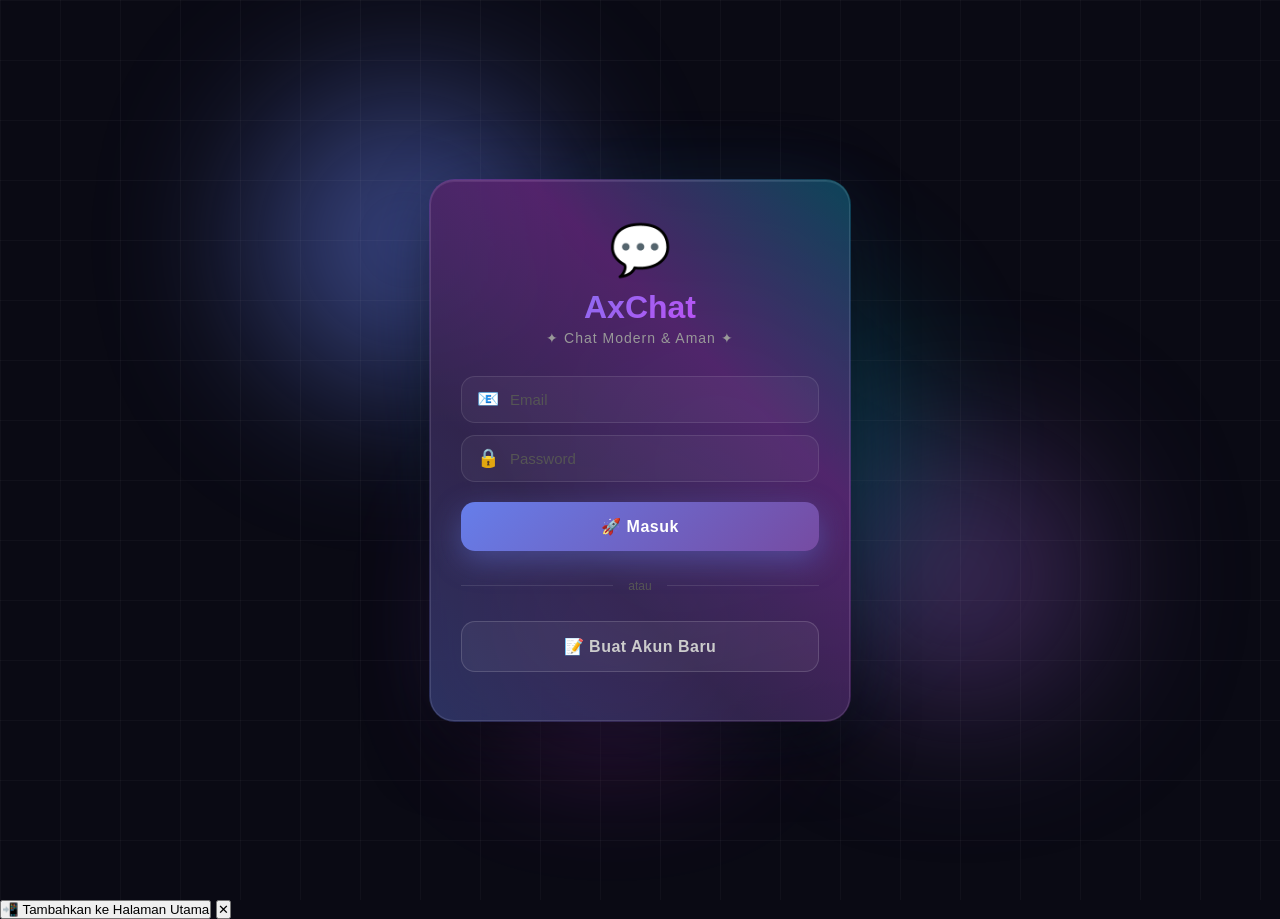
==== commit d840fbdc: "Update index.html" ====
--- a/index.html
+++ b/index.html
@@ -3,7 +3,26 @@
 <head>
     <meta charset="UTF-8">
     <meta name="viewport" content="width=device-width, initial-scale=1.0, maximum-scale=1.0, user-scalable=no, viewport-fit=cover">
-    <title>AxChat - Modern Chat App</title>
+    <title>AxChat</title>
+    
+    <!-- PWA Meta Tags -->
+    <meta name="application-name" content="AxChat">
+    <meta name="apple-mobile-web-app-title" content="AxChat">
+    <meta name="apple-mobile-web-app-capable" content="yes">
+    <meta name="apple-mobile-web-app-status-bar-style" content="black-translucent">
+    <meta name="mobile-web-app-capable" content="yes">
+    <meta name="theme-color" content="#0a0a14">
+    <meta name="description" content="AxChat - Modern Chat App">
+    
+    <!-- PWA Icons -->
+    <link rel="icon" href="icon.png" type="image/png">
+    <link rel="apple-touch-icon" href="icon.png">
+    <link rel="apple-touch-icon" sizes="192x192" href="icon.png">
+    <link rel="apple-touch-icon" sizes="512x512" href="icon.png">
+    
+    <!-- PWA Manifest -->
+    <link rel="manifest" href="manifest.json">
+    
     <link rel="stylesheet" href="style.css">
 </head>
 <body>
@@ -43,7 +62,7 @@
             <h2>🎨 Setup Profile</h2>
             <div class="profile-preview-container">
                 <img id="setupPreviewImg" src="https://i.imgur.com/HeIi0wU.png" class="profile-preview-img" alt="Preview">
-                <label for="setupPhotoInput" class="change-photo-btn" id="setupPhotoLabel">📸 Pilih Foto</label>
+                <label for="setupPhotoInput" class="change-photo-btn">📸 Pilih Foto</label>
                 <input type="file" id="setupPhotoInput" accept="image/*" style="display:none">
             </div>
             <div class="input-group">
@@ -140,7 +159,7 @@
             <h3>✏️ Edit Profile</h3>
             <div class="profile-preview-container">
                 <img id="editPreviewImg" src="https://i.imgur.com/HeIi0wU.png" class="profile-preview-img" alt="Preview">
-                <label for="editPhotoInput" class="change-photo-btn" id="editPhotoLabel">📸 Ganti Foto</label>
+                <label for="editPhotoInput" class="change-photo-btn">📸 Ganti Foto</label>
                 <input type="file" id="editPhotoInput" accept="image/*" style="display:none">
             </div>
             <div class="input-group">
@@ -156,6 +175,12 @@
         </div>
     </div>
 
+    <!-- PWA Install Prompt -->
+    <div class="install-prompt" id="installPrompt">
+        <button class="install-btn" id="installBtn">📲 Tambahkan ke Halaman Utama</button>
+        <button class="install-close-btn" id="installCloseBtn">✕</button>
+    </div>
+
     <script type="module" src="script.js"></script>
 </body>
-</html>
+    </html>
--- a/style.css
+++ b/style.css
@@ -230,31 +230,44 @@
 }
 .profile-card h2 {
     text-align: center;
-    margin-bottom: 25px;
+    margin-bottom: 20px;
     font-size: 26px;
     background: linear-gradient(135deg, #667eea, #e040fb);
     -webkit-background-clip: text;
     -webkit-text-fill-color: transparent;
     background-clip: text;
 }
-.file-upload {
-    display: block;
-    width: 100%;
-    padding: 14px;
-    margin: 8px 0;
-    background: rgba(255, 255, 255, 0.04);
-    border: 1px dashed rgba(255, 255, 255, 0.2);
-    border-radius: 14px;
-    color: #888;
-    cursor: pointer;
-    text-align: center;
-    transition: all 0.3s;
-    font-size: 14px;
-}
-.file-upload:hover {
+
+/* Profile Preview */
+.profile-preview-container {
+    display: flex;
+    flex-direction: column;
+    align-items: center;
+    margin-bottom: 20px;
+}
+.profile-preview-img {
+    width: 90px;
+    height: 90px;
+    border-radius: 50%;
+    object-fit: cover;
+    border: 3px solid rgba(255, 255, 255, 0.2);
+    margin-bottom: 10px;
+    transition: all 0.3s;
+}
+.change-photo-btn {
+    padding: 8px 18px;
+    background: rgba(255, 255, 255, 0.08);
+    border: 1px solid rgba(255, 255, 255, 0.15);
+    border-radius: 20px;
+    color: #ccc;
+    cursor: pointer;
+    font-size: 13px;
+    transition: all 0.3s;
+}
+.change-photo-btn:hover {
+    background: rgba(102, 126, 234, 0.15);
     border-color: #667eea;
-    color: #667eea;
-    background: rgba(102, 126, 234, 0.05);
+    color: #fff;
 }
 
 /* ============================================ */
@@ -300,18 +313,62 @@
     overflow: hidden;
 }
 .sidebar.open { transform: translateX(0); }
-.sidebar-header {
-    padding: 20px;
+
+/* Sidebar Tabs */
+.sidebar-tabs {
+    display: flex;
     border-bottom: 1px solid rgba(255, 255, 255, 0.08);
-}
-.sidebar-header h3 {
-    font-size: 18px;
-    display: flex;
-    align-items: center;
+    flex-shrink: 0;
+}
+.sidebar-tab {
+    flex: 1;
+    padding: 14px;
+    background: none;
+    border: none;
+    color: #888;
+    font-size: 14px;
+    font-weight: 600;
+    cursor: pointer;
+    transition: all 0.3s;
+    border-bottom: 2px solid transparent;
+    position: relative;
+}
+.sidebar-tab.active {
+    color: #fff;
+    border-bottom-color: #667eea;
+    background: rgba(102, 126, 234, 0.08);
+}
+.sidebar-tab:hover {
+    color: #ccc;
+    background: rgba(255, 255, 255, 0.03);
+}
+.sidebar-tab .tab-badge {
+    position: absolute;
+    top: 8px;
+    right: 15px;
+    background: #ff4444;
+    color: #fff;
+    font-size: 10px;
+    padding: 2px 7px;
+    border-radius: 10px;
+    font-weight: 700;
+    min-width: 18px;
+    text-align: center;
+}
+
+/* Sidebar Content */
+.sidebar-content {
+    flex: 1;
+    overflow-y: auto;
+    padding: 10px;
+}
+
+/* Search Bar (di tab Users) */
+.search-bar {
+    display: flex;
     gap: 8px;
-    margin-bottom: 15px;
-}
-.search-bar { display: flex; gap: 8px; margin-bottom: 12px; }
+    margin-bottom: 10px;
+}
 .search-bar input {
     flex: 1;
     padding: 10px 14px;
@@ -335,12 +392,9 @@
     font-size: 13px;
     white-space: nowrap;
 }
-#users {
-    flex: 1;
-    overflow-y: auto;
-    padding: 10px;
-}
-.user-card {
+
+/* User Card & Chat Card */
+.user-card, .chat-card {
     background: rgba(255, 255, 255, 0.02);
     border: 1px solid rgba(255, 255, 255, 0.04);
     border-radius: 14px;
@@ -351,33 +405,47 @@
     display: flex;
     align-items: center;
     gap: 12px;
-}
-.user-card:hover {
+    position: relative;
+}
+.user-card:hover, .chat-card:hover {
     background: rgba(102, 126, 234, 0.1);
     border-color: rgba(102, 126, 234, 0.3);
     transform: translateX(3px);
 }
-.user-card-avatar {
+.user-card-avatar, .chat-card-avatar {
     width: 42px;
     height: 42px;
     border-radius: 50%;
     object-fit: cover;
     border: 2px solid rgba(255, 255, 255, 0.1);
-}
-.user-card-info { flex: 1; min-width: 0; }
-.user-card-name {
+    flex-shrink: 0;
+}
+.user-card-info, .chat-card-info {
+    flex: 1;
+    min-width: 0;
+}
+.user-card-name, .chat-card-name {
     font-weight: 600;
     font-size: 14px;
     white-space: nowrap;
     overflow: hidden;
     text-overflow: ellipsis;
 }
-.user-card-status {
+.user-card-status, .chat-card-status {
     font-size: 11px;
     display: flex;
     align-items: center;
     gap: 5px;
     margin-top: 2px;
+}
+.chat-card-lastmsg {
+    font-size: 11px;
+    color: #888;
+    white-space: nowrap;
+    overflow: hidden;
+    text-overflow: ellipsis;
+    margin-top: 2px;
+    max-width: 180px;
 }
 .status-dot {
     width: 7px;
@@ -393,10 +461,33 @@
     0%, 100% { opacity: 1; }
     50% { opacity: 0.4; }
 }
-.user-card-rating { font-size: 12px; color: #ffaa00; flex-shrink: 0; }
+.user-card-rating {
+    font-size: 12px;
+    color: #ffaa00;
+    flex-shrink: 0;
+}
+
+/* Unread Badge */
+.unread-badge {
+    position: absolute;
+    top: 8px;
+    right: 10px;
+    background: #ff4444;
+    color: #fff;
+    font-size: 10px;
+    font-weight: 700;
+    padding: 3px 8px;
+    border-radius: 12px;
+    min-width: 20px;
+    text-align: center;
+    line-height: 1;
+}
+
+/* Sidebar Buttons */
 .sidebar-buttons {
-    padding: 10px 20px;
+    padding: 10px 15px;
     border-top: 1px solid rgba(255, 255, 255, 0.08);
+    flex-shrink: 0;
 }
 .edit-profile-btn, .logout-btn {
     width: 100%;
@@ -626,7 +717,7 @@
 }
 
 /* ============================================ */
-/*         CHAT INPUT (FIXED & SOLID)           */
+/*         CHAT INPUT                           */
 /* ============================================ */
 .chat-input-container {
     flex-shrink: 0;
@@ -855,6 +946,8 @@
     .avatar { width: 28px; height: 28px; }
     .auth-card { padding: 30px 20px; }
     .auth-card h2 { font-size: 26px; }
+    .sidebar { width: 100%; max-width: 320px; }
+    .profile-preview-img { width: 70px; height: 70px; }
 }
 @media (max-width: 400px) {
     .msg-content-wrapper { max-width: 85%; }
@@ -874,4 +967,5 @@
     body, #app, #authPage, #profileSetup, .sidebar {
         height: -webkit-fill-available;
     }
-}
+        }
+  
